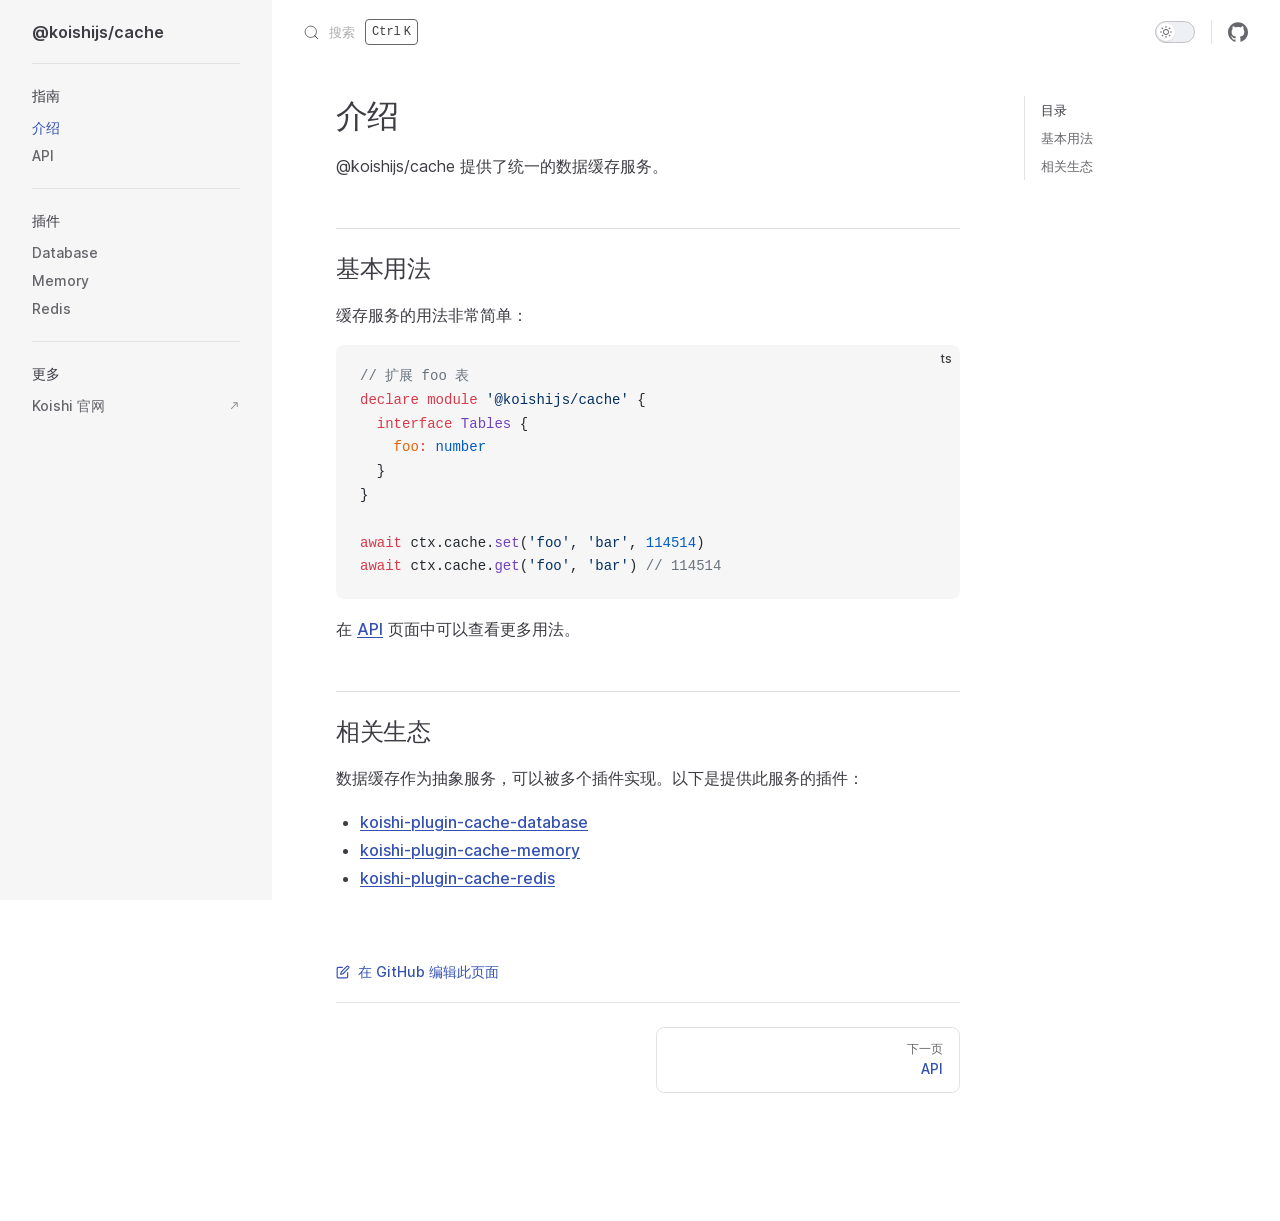
==== zh-CN/index.html @ 2c647d54 "[skip ci] deploy koishijs/cache@9cbe5ebce63157e836756818ef2f24336f8d271d" ====
<!DOCTYPE html>
<html lang="zh-CN" dir="ltr">
  <head>
    <meta charset="utf-8">
    <meta name="viewport" content="width=device-width,initial-scale=1">
    <title>介绍 | @koishijs/cache</title>
    <meta name="description" content="Koishi 缓存服务">
    <meta name="generator" content="VitePress v1.0.0-rc.32">
    <link rel="preload stylesheet" href="/assets/style.v9wIapzu.css" as="style">
    
    <script type="module" src="/assets/app.AhTm4tS0.js"></script>
    <link rel="preload" href="/assets/inter-roman-latin.bvIUbFQP.woff2" as="font" type="font/woff2" crossorigin="">
    <link rel="modulepreload" href="/assets/chunks/framework.bfFbj9si.js">
    <link rel="modulepreload" href="/assets/chunks/theme.L9pBia8L.js">
    <link rel="modulepreload" href="/assets/zh-CN_index.md.Iv9reLLk.lean.js">
    <script id="check-dark-mode">(()=>{const e=localStorage.getItem("vitepress-theme-appearance")||"auto",a=window.matchMedia("(prefers-color-scheme: dark)").matches;(!e||e==="auto"?a:e==="dark")&&document.documentElement.classList.add("dark")})();</script>
    <script id="check-mac-os">document.documentElement.classList.toggle("mac",/Mac|iPhone|iPod|iPad/i.test(navigator.platform));</script>
    <link rel="icon" href="https://koishi.chat/logo.png">
    <link rel="manifest" href="/manifest/zh-CN.json">
    <meta name="theme-color" content="#5546a3">
  </head>
  <body>
    <div id="app"><div class="Layout" data-v-c495affc><!--[--><span tabindex="-1" data-v-0f60ec36></span><a href="#VPContent" class="VPSkipLink visually-hidden" data-v-0f60ec36> Skip to content </a><!--]--><!----><header class="VPNav" data-v-c495affc data-v-ae24b3ad><div class="VPNavBar has-sidebar" data-v-ae24b3ad data-v-d83f3580><div class="container" data-v-d83f3580><div class="title" data-v-d83f3580><div class="VPNavBarTitle has-sidebar" data-v-d83f3580 data-v-6f34e610><a class="title" href="/zh-CN/" data-v-6f34e610><!--[--><!--]--><!----> @koishijs/cache <!--[--><!--]--></a></div></div><div class="content" data-v-d83f3580><div class="curtain" data-v-d83f3580></div><div class="content-body" data-v-d83f3580><!--[--><!--]--><div class="VPNavBarSearch search" data-v-d83f3580 data-v-5aec722a><!----><div id="docsearch" data-v-5aec722a><button type="button" class="DocSearch DocSearch-Button" aria-label="搜索" data-v-5aec722a><span class="DocSearch-Button-Container" data-v-5aec722a><svg width="20" height="20" class="DocSearch-Search-Icon" viewBox="0 0 20 20" data-v-5aec722a><path d="M14.386 14.386l4.0877 4.0877-4.0877-4.0877c-2.9418 2.9419-7.7115 2.9419-10.6533 0-2.9419-2.9418-2.9419-7.7115 0-10.6533 2.9418-2.9419 7.7115-2.9419 10.6533 0 2.9419 2.9418 2.9419 7.7115 0 10.6533z" stroke="currentColor" fill="none" fill-rule="evenodd" stroke-linecap="round" stroke-linejoin="round" data-v-5aec722a></path></svg><span class="DocSearch-Button-Placeholder" data-v-5aec722a>搜索</span></span><span class="DocSearch-Button-Keys" data-v-5aec722a><kbd class="DocSearch-Button-Key" data-v-5aec722a>Ctrl</kbd><kbd class="DocSearch-Button-Key" data-v-5aec722a>K</kbd></span></button></div></div><!----><!----><div class="VPNavBarAppearance appearance" data-v-d83f3580 data-v-e6aabb21><button class="VPSwitch VPSwitchAppearance" type="button" role="switch" title="Switch to dark theme" aria-checked="false" data-v-e6aabb21 data-v-cbbe1149 data-v-b1685198><span class="check" data-v-b1685198><span class="icon" data-v-b1685198><!--[--><svg xmlns="http://www.w3.org/2000/svg" aria-hidden="true" focusable="false" viewbox="0 0 24 24" class="sun" data-v-cbbe1149><path d="M12,18c-3.3,0-6-2.7-6-6s2.7-6,6-6s6,2.7,6,6S15.3,18,12,18zM12,8c-2.2,0-4,1.8-4,4c0,2.2,1.8,4,4,4c2.2,0,4-1.8,4-4C16,9.8,14.2,8,12,8z"></path><path d="M12,4c-0.6,0-1-0.4-1-1V1c0-0.6,0.4-1,1-1s1,0.4,1,1v2C13,3.6,12.6,4,12,4z"></path><path d="M12,24c-0.6,0-1-0.4-1-1v-2c0-0.6,0.4-1,1-1s1,0.4,1,1v2C13,23.6,12.6,24,12,24z"></path><path d="M5.6,6.6c-0.3,0-0.5-0.1-0.7-0.3L3.5,4.9c-0.4-0.4-0.4-1,0-1.4s1-0.4,1.4,0l1.4,1.4c0.4,0.4,0.4,1,0,1.4C6.2,6.5,5.9,6.6,5.6,6.6z"></path><path d="M19.8,20.8c-0.3,0-0.5-0.1-0.7-0.3l-1.4-1.4c-0.4-0.4-0.4-1,0-1.4s1-0.4,1.4,0l1.4,1.4c0.4,0.4,0.4,1,0,1.4C20.3,20.7,20,20.8,19.8,20.8z"></path><path d="M3,13H1c-0.6,0-1-0.4-1-1s0.4-1,1-1h2c0.6,0,1,0.4,1,1S3.6,13,3,13z"></path><path d="M23,13h-2c-0.6,0-1-0.4-1-1s0.4-1,1-1h2c0.6,0,1,0.4,1,1S23.6,13,23,13z"></path><path d="M4.2,20.8c-0.3,0-0.5-0.1-0.7-0.3c-0.4-0.4-0.4-1,0-1.4l1.4-1.4c0.4-0.4,1-0.4,1.4,0s0.4,1,0,1.4l-1.4,1.4C4.7,20.7,4.5,20.8,4.2,20.8z"></path><path d="M18.4,6.6c-0.3,0-0.5-0.1-0.7-0.3c-0.4-0.4-0.4-1,0-1.4l1.4-1.4c0.4-0.4,1-0.4,1.4,0s0.4,1,0,1.4l-1.4,1.4C18.9,6.5,18.6,6.6,18.4,6.6z"></path></svg><svg xmlns="http://www.w3.org/2000/svg" aria-hidden="true" focusable="false" viewbox="0 0 24 24" class="moon" data-v-cbbe1149><path d="M12.1,22c-0.3,0-0.6,0-0.9,0c-5.5-0.5-9.5-5.4-9-10.9c0.4-4.8,4.2-8.6,9-9c0.4,0,0.8,0.2,1,0.5c0.2,0.3,0.2,0.8-0.1,1.1c-2,2.7-1.4,6.4,1.3,8.4c2.1,1.6,5,1.6,7.1,0c0.3-0.2,0.7-0.3,1.1-0.1c0.3,0.2,0.5,0.6,0.5,1c-0.2,2.7-1.5,5.1-3.6,6.8C16.6,21.2,14.4,22,12.1,22zM9.3,4.4c-2.9,1-5,3.6-5.2,6.8c-0.4,4.4,2.8,8.3,7.2,8.7c2.1,0.2,4.2-0.4,5.8-1.8c1.1-0.9,1.9-2.1,2.4-3.4c-2.5,0.9-5.3,0.5-7.5-1.1C9.2,11.4,8.1,7.7,9.3,4.4z"></path></svg><!--]--></span></span></button></div><div class="VPSocialLinks VPNavBarSocialLinks social-links" data-v-d83f3580 data-v-0394ad82 data-v-7bc22406><!--[--><a class="VPSocialLink no-icon" href="https://github.com/koishijs/cache" aria-label="github" target="_blank" rel="noopener" data-v-7bc22406 data-v-f80f8133><svg role="img" viewBox="0 0 24 24" xmlns="http://www.w3.org/2000/svg"><title>GitHub</title><path d="M12 .297c-6.63 0-12 5.373-12 12 0 5.303 3.438 9.8 8.205 11.385.6.113.82-.258.82-.577 0-.285-.01-1.04-.015-2.04-3.338.724-4.042-1.61-4.042-1.61C4.422 18.07 3.633 17.7 3.633 17.7c-1.087-.744.084-.729.084-.729 1.205.084 1.838 1.236 1.838 1.236 1.07 1.835 2.809 1.305 3.495.998.108-.776.417-1.305.76-1.605-2.665-.3-5.466-1.332-5.466-5.93 0-1.31.465-2.38 1.235-3.22-.135-.303-.54-1.523.105-3.176 0 0 1.005-.322 3.3 1.23.96-.267 1.98-.399 3-.405 1.02.006 2.04.138 3 .405 2.28-1.552 3.285-1.23 3.285-1.23.645 1.653.24 2.873.12 3.176.765.84 1.23 1.91 1.23 3.22 0 4.61-2.805 5.625-5.475 5.92.42.36.81 1.096.81 2.22 0 1.606-.015 2.896-.015 3.286 0 .315.21.69.825.57C20.565 22.092 24 17.592 24 12.297c0-6.627-5.373-12-12-12"/></svg></a><!--]--></div><div class="VPFlyout VPNavBarExtra extra" data-v-d83f3580 data-v-d0bd9dde data-v-9c007e85><button type="button" class="button" aria-haspopup="true" aria-expanded="false" aria-label="extra navigation" data-v-9c007e85><svg xmlns="http://www.w3.org/2000/svg" aria-hidden="true" focusable="false" viewbox="0 0 24 24" class="icon" data-v-9c007e85><circle cx="12" cy="12" r="2"></circle><circle cx="19" cy="12" r="2"></circle><circle cx="5" cy="12" r="2"></circle></svg></button><div class="menu" data-v-9c007e85><div class="VPMenu" data-v-9c007e85 data-v-e7ea1737><!----><!--[--><!--[--><!----><div class="group" data-v-d0bd9dde><div class="item appearance" data-v-d0bd9dde><p class="label" data-v-d0bd9dde>外观</p><div class="appearance-action" data-v-d0bd9dde><button class="VPSwitch VPSwitchAppearance" type="button" role="switch" title="Switch to dark theme" aria-checked="false" data-v-d0bd9dde data-v-cbbe1149 data-v-b1685198><span class="check" data-v-b1685198><span class="icon" data-v-b1685198><!--[--><svg xmlns="http://www.w3.org/2000/svg" aria-hidden="true" focusable="false" viewbox="0 0 24 24" class="sun" data-v-cbbe1149><path d="M12,18c-3.3,0-6-2.7-6-6s2.7-6,6-6s6,2.7,6,6S15.3,18,12,18zM12,8c-2.2,0-4,1.8-4,4c0,2.2,1.8,4,4,4c2.2,0,4-1.8,4-4C16,9.8,14.2,8,12,8z"></path><path d="M12,4c-0.6,0-1-0.4-1-1V1c0-0.6,0.4-1,1-1s1,0.4,1,1v2C13,3.6,12.6,4,12,4z"></path><path d="M12,24c-0.6,0-1-0.4-1-1v-2c0-0.6,0.4-1,1-1s1,0.4,1,1v2C13,23.6,12.6,24,12,24z"></path><path d="M5.6,6.6c-0.3,0-0.5-0.1-0.7-0.3L3.5,4.9c-0.4-0.4-0.4-1,0-1.4s1-0.4,1.4,0l1.4,1.4c0.4,0.4,0.4,1,0,1.4C6.2,6.5,5.9,6.6,5.6,6.6z"></path><path d="M19.8,20.8c-0.3,0-0.5-0.1-0.7-0.3l-1.4-1.4c-0.4-0.4-0.4-1,0-1.4s1-0.4,1.4,0l1.4,1.4c0.4,0.4,0.4,1,0,1.4C20.3,20.7,20,20.8,19.8,20.8z"></path><path d="M3,13H1c-0.6,0-1-0.4-1-1s0.4-1,1-1h2c0.6,0,1,0.4,1,1S3.6,13,3,13z"></path><path d="M23,13h-2c-0.6,0-1-0.4-1-1s0.4-1,1-1h2c0.6,0,1,0.4,1,1S23.6,13,23,13z"></path><path d="M4.2,20.8c-0.3,0-0.5-0.1-0.7-0.3c-0.4-0.4-0.4-1,0-1.4l1.4-1.4c0.4-0.4,1-0.4,1.4,0s0.4,1,0,1.4l-1.4,1.4C4.7,20.7,4.5,20.8,4.2,20.8z"></path><path d="M18.4,6.6c-0.3,0-0.5-0.1-0.7-0.3c-0.4-0.4-0.4-1,0-1.4l1.4-1.4c0.4-0.4,1-0.4,1.4,0s0.4,1,0,1.4l-1.4,1.4C18.9,6.5,18.6,6.6,18.4,6.6z"></path></svg><svg xmlns="http://www.w3.org/2000/svg" aria-hidden="true" focusable="false" viewbox="0 0 24 24" class="moon" data-v-cbbe1149><path d="M12.1,22c-0.3,0-0.6,0-0.9,0c-5.5-0.5-9.5-5.4-9-10.9c0.4-4.8,4.2-8.6,9-9c0.4,0,0.8,0.2,1,0.5c0.2,0.3,0.2,0.8-0.1,1.1c-2,2.7-1.4,6.4,1.3,8.4c2.1,1.6,5,1.6,7.1,0c0.3-0.2,0.7-0.3,1.1-0.1c0.3,0.2,0.5,0.6,0.5,1c-0.2,2.7-1.5,5.1-3.6,6.8C16.6,21.2,14.4,22,12.1,22zM9.3,4.4c-2.9,1-5,3.6-5.2,6.8c-0.4,4.4,2.8,8.3,7.2,8.7c2.1,0.2,4.2-0.4,5.8-1.8c1.1-0.9,1.9-2.1,2.4-3.4c-2.5,0.9-5.3,0.5-7.5-1.1C9.2,11.4,8.1,7.7,9.3,4.4z"></path></svg><!--]--></span></span></button></div></div></div><div class="group" data-v-d0bd9dde><div class="item social-links" data-v-d0bd9dde><div class="VPSocialLinks social-links-list" data-v-d0bd9dde data-v-7bc22406><!--[--><a class="VPSocialLink no-icon" href="https://github.com/koishijs/cache" aria-label="github" target="_blank" rel="noopener" data-v-7bc22406 data-v-f80f8133><svg role="img" viewBox="0 0 24 24" xmlns="http://www.w3.org/2000/svg"><title>GitHub</title><path d="M12 .297c-6.63 0-12 5.373-12 12 0 5.303 3.438 9.8 8.205 11.385.6.113.82-.258.82-.577 0-.285-.01-1.04-.015-2.04-3.338.724-4.042-1.61-4.042-1.61C4.422 18.07 3.633 17.7 3.633 17.7c-1.087-.744.084-.729.084-.729 1.205.084 1.838 1.236 1.838 1.236 1.07 1.835 2.809 1.305 3.495.998.108-.776.417-1.305.76-1.605-2.665-.3-5.466-1.332-5.466-5.93 0-1.31.465-2.38 1.235-3.22-.135-.303-.54-1.523.105-3.176 0 0 1.005-.322 3.3 1.23.96-.267 1.98-.399 3-.405 1.02.006 2.04.138 3 .405 2.28-1.552 3.285-1.23 3.285-1.23.645 1.653.24 2.873.12 3.176.765.84 1.23 1.91 1.23 3.22 0 4.61-2.805 5.625-5.475 5.92.42.36.81 1.096.81 2.22 0 1.606-.015 2.896-.015 3.286 0 .315.21.69.825.57C20.565 22.092 24 17.592 24 12.297c0-6.627-5.373-12-12-12"/></svg></a><!--]--></div></div></div><!--]--><!--]--></div></div></div><!--[--><!--]--><button type="button" class="VPNavBarHamburger hamburger" aria-label="mobile navigation" aria-expanded="false" aria-controls="VPNavScreen" data-v-d83f3580 data-v-e5dd9c1c><span class="container" data-v-e5dd9c1c><span class="top" data-v-e5dd9c1c></span><span class="middle" data-v-e5dd9c1c></span><span class="bottom" data-v-e5dd9c1c></span></span></button></div></div></div></div><!----></header><div class="VPLocalNav reached-top" data-v-c495affc data-v-f84a0989><button class="menu" aria-expanded="false" aria-controls="VPSidebarNav" data-v-f84a0989><svg xmlns="http://www.w3.org/2000/svg" aria-hidden="true" focusable="false" viewbox="0 0 24 24" class="menu-icon" data-v-f84a0989><path d="M17,11H3c-0.6,0-1-0.4-1-1s0.4-1,1-1h14c0.6,0,1,0.4,1,1S17.6,11,17,11z"></path><path d="M21,7H3C2.4,7,2,6.6,2,6s0.4-1,1-1h18c0.6,0,1,0.4,1,1S21.6,7,21,7z"></path><path d="M21,15H3c-0.6,0-1-0.4-1-1s0.4-1,1-1h18c0.6,0,1,0.4,1,1S21.6,15,21,15z"></path><path d="M17,19H3c-0.6,0-1-0.4-1-1s0.4-1,1-1h14c0.6,0,1,0.4,1,1S17.6,19,17,19z"></path></svg><span class="menu-text" data-v-f84a0989>菜单</span></button><div class="VPLocalNavOutlineDropdown" style="--vp-vh:0px;" data-v-f84a0989 data-v-1c15a60a><button data-v-1c15a60a>返回顶部</button><!----></div></div><div class="el-scrollbar VPSidebar" data-v-c495affc><div class="el-scrollbar__wrap el-scrollbar__wrap--hidden-default" style=""><aside class="el-scrollbar__view vp-sidebar-view" style=""><!--[--><div class="curtain"></div><nav class="vp-sidebar-nav"><!--[--><!--]--><!--[--><div class="group"><section class="VPSidebarItem level-0 has-active" data-v-e31bd47b><div class="item" role="button" tabindex="0" data-v-e31bd47b><div class="indicator" data-v-e31bd47b></div><h2 class="text" data-v-e31bd47b>指南</h2><!----></div><div class="items" data-v-e31bd47b><!--[--><div class="VPSidebarItem level-1 is-link" data-v-e31bd47b data-v-e31bd47b><div class="item" data-v-e31bd47b><div class="indicator" data-v-e31bd47b></div><a class="VPLink link link" href="/zh-CN/" data-v-e31bd47b><!--[--><p class="text" data-v-e31bd47b>介绍</p><!--]--></a><!----></div><!----></div><div class="VPSidebarItem level-1 is-link" data-v-e31bd47b data-v-e31bd47b><div class="item" data-v-e31bd47b><div class="indicator" data-v-e31bd47b></div><a class="VPLink link link" href="/zh-CN/api.html" data-v-e31bd47b><!--[--><p class="text" data-v-e31bd47b>API</p><!--]--></a><!----></div><!----></div><!--]--></div></section></div><div class="group"><section class="VPSidebarItem level-0" data-v-e31bd47b><div class="item" role="button" tabindex="0" data-v-e31bd47b><div class="indicator" data-v-e31bd47b></div><h2 class="text" data-v-e31bd47b>插件</h2><!----></div><div class="items" data-v-e31bd47b><!--[--><div class="VPSidebarItem level-1 is-link" data-v-e31bd47b data-v-e31bd47b><div class="item" data-v-e31bd47b><div class="indicator" data-v-e31bd47b></div><a class="VPLink link link" href="/zh-CN/plugins/database.html" data-v-e31bd47b><!--[--><p class="text" data-v-e31bd47b>Database</p><!--]--></a><!----></div><!----></div><div class="VPSidebarItem level-1 is-link" data-v-e31bd47b data-v-e31bd47b><div class="item" data-v-e31bd47b><div class="indicator" data-v-e31bd47b></div><a class="VPLink link link" href="/zh-CN/plugins/memory.html" data-v-e31bd47b><!--[--><p class="text" data-v-e31bd47b>Memory</p><!--]--></a><!----></div><!----></div><div class="VPSidebarItem level-1 is-link" data-v-e31bd47b data-v-e31bd47b><div class="item" data-v-e31bd47b><div class="indicator" data-v-e31bd47b></div><a class="VPLink link link" href="/zh-CN/plugins/redis.html" data-v-e31bd47b><!--[--><p class="text" data-v-e31bd47b>Redis</p><!--]--></a><!----></div><!----></div><!--]--></div></section></div><div class="group"><section class="VPSidebarItem level-0" data-v-e31bd47b><div class="item" role="button" tabindex="0" data-v-e31bd47b><div class="indicator" data-v-e31bd47b></div><h2 class="text" data-v-e31bd47b>更多</h2><!----></div><div class="items" data-v-e31bd47b><!--[--><div class="VPSidebarItem level-1 is-link" data-v-e31bd47b data-v-e31bd47b><div class="item" data-v-e31bd47b><div class="indicator" data-v-e31bd47b></div><a class="VPLink link vp-external-link-icon link" href="https://koishi.chat" target="_blank" rel="noreferrer" data-v-e31bd47b><!--[--><p class="text" data-v-e31bd47b>Koishi 官网</p><!--]--></a><!----></div><!----></div><!--]--></div></section></div><!--]--><!--[--><!--]--></nav><!--]--></aside></div><!--[--><div style="display:none;" class="el-scrollbar__bar is-horizontal"><div class="el-scrollbar__thumb" style="width:0;transform:translateX(0%);"></div></div><div style="display:none;" class="el-scrollbar__bar is-vertical"><div class="el-scrollbar__thumb" style="height:0;transform:translateY(0%);"></div></div><!--]--></div><div id="VPContent" class="has-sidebar VPContent" data-v-c495affc><div class="VPDoc has-sidebar has-aside" data-v-c495affc data-v-6b87e69f><!--[--><!--]--><div class="container" data-v-6b87e69f><div class="aside" data-v-6b87e69f><div class="aside-curtain" data-v-6b87e69f></div><div class="aside-container" data-v-6b87e69f><div class="aside-content" data-v-6b87e69f><div class="VPDocAside" data-v-6b87e69f data-v-3f215769><!--[--><!--]--><!--[--><!--]--><div class="VPDocAsideOutline" role="navigation" data-v-3f215769 data-v-d330b1bb><div class="content" data-v-d330b1bb><div class="outline-marker" data-v-d330b1bb></div><div class="outline-title" role="heading" aria-level="2" data-v-d330b1bb>目录</div><nav aria-labelledby="doc-outline-aria-label" data-v-d330b1bb><span class="visually-hidden" id="doc-outline-aria-label" data-v-d330b1bb> Table of Contents for current page </span><ul class="root" data-v-d330b1bb data-v-d0ee3533><!--[--><!--]--></ul></nav></div></div><!--[--><!--]--><div class="spacer" data-v-3f215769></div><!--[--><!--]--><!----><!--[--><!--]--><!--[--><!--]--></div></div></div></div><div class="content" data-v-6b87e69f><div class="content-container" data-v-6b87e69f><!--[--><!--]--><!----><main class="main" data-v-6b87e69f><div style="position:relative;" class="vp-doc _zh-CN_" data-v-6b87e69f><div><h1 id="介绍" tabindex="-1">介绍 <a class="header-anchor" href="#介绍" aria-label="Permalink to &quot;介绍&quot;">​</a></h1><p>@koishijs/cache 提供了统一的数据缓存服务。</p><h2 id="基本用法" tabindex="-1">基本用法 <a class="header-anchor" href="#基本用法" aria-label="Permalink to &quot;基本用法&quot;">​</a></h2><p>缓存服务的用法非常简单：</p><div class="language-ts vp-adaptive-theme"><button title="Copy Code" class="copy"></button><span class="lang">ts</span><pre class="shiki shiki-themes github-light one-dark-pro vp-code"><code><span class="line"><span style="--shiki-light:#6A737D;--shiki-dark:#7F848E;--shiki-light-font-style:inherit;--shiki-dark-font-style:italic;">// 扩展 foo 表</span></span>
<span class="line"><span style="--shiki-light:#D73A49;--shiki-dark:#C678DD;">declare</span><span style="--shiki-light:#D73A49;--shiki-dark:#C678DD;"> module</span><span style="--shiki-light:#032F62;--shiki-dark:#98C379;"> &#39;@koishijs/cache&#39;</span><span style="--shiki-light:#24292E;--shiki-dark:#ABB2BF;"> {</span></span>
<span class="line"><span style="--shiki-light:#D73A49;--shiki-dark:#C678DD;">  interface</span><span style="--shiki-light:#6F42C1;--shiki-dark:#E5C07B;"> Tables</span><span style="--shiki-light:#24292E;--shiki-dark:#ABB2BF;"> {</span></span>
<span class="line"><span style="--shiki-light:#E36209;--shiki-dark:#E06C75;">    foo</span><span style="--shiki-light:#D73A49;--shiki-dark:#ABB2BF;">:</span><span style="--shiki-light:#005CC5;--shiki-dark:#E5C07B;"> number</span></span>
<span class="line"><span style="--shiki-light:#24292E;--shiki-dark:#ABB2BF;">  }</span></span>
<span class="line"><span style="--shiki-light:#24292E;--shiki-dark:#ABB2BF;">}</span></span>
<span class="line"></span>
<span class="line"><span style="--shiki-light:#D73A49;--shiki-dark:#C678DD;">await</span><span style="--shiki-light:#24292E;--shiki-dark:#E5C07B;"> ctx</span><span style="--shiki-light:#24292E;--shiki-dark:#ABB2BF;">.</span><span style="--shiki-light:#24292E;--shiki-dark:#E5C07B;">cache</span><span style="--shiki-light:#24292E;--shiki-dark:#ABB2BF;">.</span><span style="--shiki-light:#6F42C1;--shiki-dark:#61AFEF;">set</span><span style="--shiki-light:#24292E;--shiki-dark:#ABB2BF;">(</span><span style="--shiki-light:#032F62;--shiki-dark:#98C379;">&#39;foo&#39;</span><span style="--shiki-light:#24292E;--shiki-dark:#ABB2BF;">, </span><span style="--shiki-light:#032F62;--shiki-dark:#98C379;">&#39;bar&#39;</span><span style="--shiki-light:#24292E;--shiki-dark:#ABB2BF;">, </span><span style="--shiki-light:#005CC5;--shiki-dark:#D19A66;">114514</span><span style="--shiki-light:#24292E;--shiki-dark:#ABB2BF;">)</span></span>
<span class="line"><span style="--shiki-light:#D73A49;--shiki-dark:#C678DD;">await</span><span style="--shiki-light:#24292E;--shiki-dark:#E5C07B;"> ctx</span><span style="--shiki-light:#24292E;--shiki-dark:#ABB2BF;">.</span><span style="--shiki-light:#24292E;--shiki-dark:#E5C07B;">cache</span><span style="--shiki-light:#24292E;--shiki-dark:#ABB2BF;">.</span><span style="--shiki-light:#6F42C1;--shiki-dark:#61AFEF;">get</span><span style="--shiki-light:#24292E;--shiki-dark:#ABB2BF;">(</span><span style="--shiki-light:#032F62;--shiki-dark:#98C379;">&#39;foo&#39;</span><span style="--shiki-light:#24292E;--shiki-dark:#ABB2BF;">, </span><span style="--shiki-light:#032F62;--shiki-dark:#98C379;">&#39;bar&#39;</span><span style="--shiki-light:#24292E;--shiki-dark:#ABB2BF;">) </span><span style="--shiki-light:#6A737D;--shiki-dark:#7F848E;--shiki-light-font-style:inherit;--shiki-dark-font-style:italic;">// 114514</span></span></code></pre></div><p>在 <a href="./api.html">API</a> 页面中可以查看更多用法。</p><h2 id="相关生态" tabindex="-1">相关生态 <a class="header-anchor" href="#相关生态" aria-label="Permalink to &quot;相关生态&quot;">​</a></h2><p>数据缓存作为抽象服务，可以被多个插件实现。以下是提供此服务的插件：</p><ul><li><a href="./plugins/database.html">koishi-plugin-cache-database</a></li><li><a href="./plugins/memory.html">koishi-plugin-cache-memory</a></li><li><a href="./plugins/redis.html">koishi-plugin-cache-redis</a></li></ul></div></div></main><footer class="VPDocFooter" data-v-6b87e69f data-v-48f9bb55><!--[--><!--]--><div class="edit-info" data-v-48f9bb55><div class="edit-link" data-v-48f9bb55><a class="VPLink link vp-external-link-icon no-icon edit-link-button" href="https://github.com/koishijs/cache/edit/main/docs/zh-CN/index.md" target="_blank" rel="noreferrer" data-v-48f9bb55><!--[--><svg xmlns="http://www.w3.org/2000/svg" viewbox="0 0 24 24" class="edit-link-icon" aria-label="edit icon" data-v-48f9bb55><path d="M18,23H4c-1.7,0-3-1.3-3-3V6c0-1.7,1.3-3,3-3h7c0.6,0,1,0.4,1,1s-0.4,1-1,1H4C3.4,5,3,5.4,3,6v14c0,0.6,0.4,1,1,1h14c0.6,0,1-0.4,1-1v-7c0-0.6,0.4-1,1-1s1,0.4,1,1v7C21,21.7,19.7,23,18,23z"></path><path d="M8,17c-0.3,0-0.5-0.1-0.7-0.3C7,16.5,6.9,16.1,7,15.8l1-4c0-0.2,0.1-0.3,0.3-0.5l9.5-9.5c1.2-1.2,3.2-1.2,4.4,0c1.2,1.2,1.2,3.2,0,4.4l-9.5,9.5c-0.1,0.1-0.3,0.2-0.5,0.3l-4,1C8.2,17,8.1,17,8,17zM9.9,12.5l-0.5,2.1l2.1-0.5l9.3-9.3c0.4-0.4,0.4-1.1,0-1.6c-0.4-0.4-1.2-0.4-1.6,0l0,0L9.9,12.5z M18.5,2.5L18.5,2.5L18.5,2.5z"></path></svg> 在 GitHub 编辑此页面<!--]--></a></div><!----></div><nav class="prev-next" data-v-48f9bb55><div class="pager" data-v-48f9bb55><!----></div><div class="pager" data-v-48f9bb55><a class="VPLink link pager-link next" href="/zh-CN/api.html" data-v-48f9bb55><!--[--><span class="desc" data-v-48f9bb55>下一页</span><span class="title" data-v-48f9bb55>API</span><!--]--></a></div></nav></footer><!--[--><!--]--></div></div></div><!--[--><!--]--></div></div><!----></div></div>
    <script>window.__VP_HASH_MAP__=JSON.parse("{\"zh-cn_plugins_memory.md\":\"KVC9y9Oy\",\"zh-cn_plugins_database.md\":\"JfMlk63g\",\"zh-cn_api.md\":\"d7uZi1Ql\",\"zh-cn_plugins_redis.md\":\"GybN8jBZ\",\"zh-cn_index.md\":\"Iv9reLLk\"}");window.__VP_SITE_DATA__=JSON.parse("{\"lang\":\"zh-CN\",\"dir\":\"ltr\",\"title\":\"@koishijs/cache\",\"description\":\"Koishi 缓存服务\",\"base\":\"/\",\"head\":[],\"router\":{\"prefetchLinks\":true},\"appearance\":true,\"themeConfig\":{\"outline\":[2,3],\"label\":\"简体中文\",\"lang\":\"zh-CN\",\"themeConfig\":{\"outlineTitle\":\"目录\",\"lastUpdatedText\":\"上次更新\",\"editLink\":{\"text\":\"编辑此页面\"},\"docFooter\":{\"prev\":\"上一页\",\"next\":\"下一页\"},\"docsearch\":{\"placeholder\":\"搜索文档\",\"translations\":{\"button\":{\"buttonText\":\"搜索\",\"buttonAriaLabel\":\"搜索\"},\"modal\":{\"searchBox\":{\"resetButtonTitle\":\"清除查询条件\",\"resetButtonAriaLabel\":\"清除查询条件\",\"cancelButtonText\":\"取消\",\"cancelButtonAriaLabel\":\"取消\"},\"startScreen\":{\"recentSearchesTitle\":\"搜索历史\",\"noRecentSearchesText\":\"没有搜索历史\",\"saveRecentSearchButtonTitle\":\"保存至搜索历史\",\"removeRecentSearchButtonTitle\":\"从搜索历史中移除\",\"favoriteSearchesTitle\":\"收藏\",\"removeFavoriteSearchButtonTitle\":\"从收藏中移除\"},\"errorScreen\":{\"titleText\":\"无法获取结果\",\"helpText\":\"你可能需要检查你的网络连接\"},\"footer\":{\"selectText\":\"选择\",\"navigateText\":\"切换\",\"closeText\":\"关闭\",\"searchByText\":\"搜索提供者\"},\"noResultsScreen\":{\"noResultsText\":\"无法找到相关结果\",\"suggestedQueryText\":\"你可以尝试查询\",\"reportMissingResultsText\":\"你认为该查询应该有结果？\",\"reportMissingResultsLinkText\":\"点击反馈\"}}}},\"darkModeSwitchLabel\":\"外观\",\"sidebarMenuLabel\":\"菜单\",\"returnToTopLabel\":\"返回顶部\",\"langMenuLabel\":\"语言\"},\"indexName\":\"koishi-cache\",\"socialLinks\":[{\"icon\":\"github\",\"link\":\"https://github.com/koishijs/cache\"}],\"crowdin\":null},\"locales\":{\"zh-CN\":{\"label\":\"简体中文\",\"lang\":\"zh-CN\",\"themeConfig\":{\"outlineTitle\":\"目录\",\"lastUpdatedText\":\"上次更新\",\"editLink\":{\"text\":\"在 GitHub 编辑此页面\",\"pattern\":\"https://github.com/koishijs/cache/edit/main/docs/:path\"},\"docFooter\":{\"prev\":\"上一页\",\"next\":\"下一页\"},\"docsearch\":{\"placeholder\":\"搜索文档\",\"translations\":{\"button\":{\"buttonText\":\"搜索\",\"buttonAriaLabel\":\"搜索\"},\"modal\":{\"searchBox\":{\"resetButtonTitle\":\"清除查询条件\",\"resetButtonAriaLabel\":\"清除查询条件\",\"cancelButtonText\":\"取消\",\"cancelButtonAriaLabel\":\"取消\"},\"startScreen\":{\"recentSearchesTitle\":\"搜索历史\",\"noRecentSearchesText\":\"没有搜索历史\",\"saveRecentSearchButtonTitle\":\"保存至搜索历史\",\"removeRecentSearchButtonTitle\":\"从搜索历史中移除\",\"favoriteSearchesTitle\":\"收藏\",\"removeFavoriteSearchButtonTitle\":\"从收藏中移除\"},\"errorScreen\":{\"titleText\":\"无法获取结果\",\"helpText\":\"你可能需要检查你的网络连接\"},\"footer\":{\"selectText\":\"选择\",\"navigateText\":\"切换\",\"closeText\":\"关闭\",\"searchByText\":\"搜索提供者\"},\"noResultsScreen\":{\"noResultsText\":\"无法找到相关结果\",\"suggestedQueryText\":\"你可以尝试查询\",\"reportMissingResultsText\":\"你认为该查询应该有结果？\",\"reportMissingResultsLinkText\":\"点击反馈\"}}}},\"darkModeSwitchLabel\":\"外观\",\"sidebarMenuLabel\":\"菜单\",\"returnToTopLabel\":\"返回顶部\",\"langMenuLabel\":\"语言\",\"sidebar\":{\"/zh-CN/\":[{\"text\":\"指南\",\"items\":[{\"text\":\"介绍\",\"link\":\"/zh-CN/\"},{\"text\":\"API\",\"link\":\"/zh-CN/api\"}]},{\"text\":\"插件\",\"items\":[{\"text\":\"Database\",\"link\":\"/zh-CN/plugins/database\"},{\"text\":\"Memory\",\"link\":\"/zh-CN/plugins/memory\"},{\"text\":\"Redis\",\"link\":\"/zh-CN/plugins/redis\"}]},{\"text\":\"更多\",\"items\":[{\"text\":\"Koishi 官网\",\"link\":\"https://koishi.chat\"}]}]}},\"description\":\"Koishi 缓存服务\",\"head\":[[\"link\",{\"rel\":\"icon\",\"href\":\"https://koishi.chat/logo.png\"}],[\"link\",{\"rel\":\"manifest\",\"href\":\"/manifest/zh-CN.json\"}],[\"meta\",{\"name\":\"theme-color\",\"content\":\"#5546a3\"}]]}},\"scrollOffset\":90,\"cleanUrls\":false}");</script>
    
  </body>
</html>
---- assets/style.v9wIapzu.css ----
.root[data-v-d0ee3533]{position:relative;z-index:1}.nested[data-v-d0ee3533]{padding-left:16px}.outline-link[data-v-d0ee3533]{display:block;line-height:28px;color:var(--vp-c-text-2);white-space:nowrap;overflow:hidden;text-overflow:ellipsis;transition:color .5s;font-weight:400}.outline-link[data-v-d0ee3533]:hover,.outline-link.active[data-v-d0ee3533]{color:var(--vp-c-text-1);transition:color .25s}.outline-link.nested[data-v-d0ee3533]{padding-left:13px}.VPDocAsideOutline[data-v-d330b1bb]{display:none}.VPDocAsideOutline.has-outline[data-v-d330b1bb]{display:block}.content[data-v-d330b1bb]{position:relative;border-left:1px solid var(--vp-c-divider);padding-left:16px;font-size:13px;font-weight:500}.outline-marker[data-v-d330b1bb]{position:absolute;top:32px;left:-1px;z-index:0;opacity:0;width:2px;border-radius:2px;height:18px;background-color:var(--vp-c-brand-1);transition:top .25s cubic-bezier(0,1,.5,1),background-color .5s,opacity .25s}.outline-title[data-v-d330b1bb]{letter-spacing:.4px;line-height:28px;font-size:13px;font-weight:600}.VPDocAside[data-v-3f215769]{display:flex;flex-direction:column;flex-grow:1}.spacer[data-v-3f215769]{flex-grow:1}.VPDocAside[data-v-3f215769] .spacer+.VPDocAsideSponsors,.VPDocAside[data-v-3f215769] .spacer+.VPDocAsideCarbonAds{margin-top:24px}.VPDocAside[data-v-3f215769] .VPDocAsideSponsors+.VPDocAsideCarbonAds{margin-top:16px}.VPLastUpdated[data-v-7e05ebdb]{line-height:24px;font-size:14px;font-weight:500;color:var(--vp-c-text-2)}@media (min-width: 640px){.VPLastUpdated[data-v-7e05ebdb]{line-height:32px;font-size:14px;font-weight:500}}.VPDocFooter[data-v-48f9bb55]{margin-top:64px}.edit-info[data-v-48f9bb55]{padding-bottom:18px}@media (min-width: 640px){.edit-info[data-v-48f9bb55]{display:flex;justify-content:space-between;align-items:center;padding-bottom:14px}}.edit-link-button[data-v-48f9bb55]{display:flex;align-items:center;border:0;line-height:32px;font-size:14px;font-weight:500;color:var(--vp-c-brand-1);transition:color .25s}.edit-link-button[data-v-48f9bb55]:hover{color:var(--vp-c-brand-2)}.edit-link-icon[data-v-48f9bb55]{margin-right:8px;width:14px;height:14px;fill:currentColor}.prev-next[data-v-48f9bb55]{border-top:1px solid var(--vp-c-divider);padding-top:24px;display:grid;grid-row-gap:8px}@media (min-width: 640px){.prev-next[data-v-48f9bb55]{grid-template-columns:repeat(2,1fr);grid-column-gap:16px}}.pager-link[data-v-48f9bb55]{display:block;border:1px solid var(--vp-c-divider);border-radius:8px;padding:11px 16px 13px;width:100%;height:100%;transition:border-color .25s}.pager-link[data-v-48f9bb55]:hover{border-color:var(--vp-c-brand-1)}.pager-link.next[data-v-48f9bb55]{margin-left:auto;text-align:right}.desc[data-v-48f9bb55]{display:block;line-height:20px;font-size:12px;font-weight:500;color:var(--vp-c-text-2)}.title[data-v-48f9bb55]{display:block;line-height:20px;font-size:14px;font-weight:500;color:var(--vp-c-brand-1);transition:color .25s}.VPDocOutlineDropdown[data-v-eadfb36b]{margin-bottom:48px}.VPDocOutlineDropdown button[data-v-eadfb36b]{display:block;font-size:14px;font-weight:500;line-height:24px;border:1px solid var(--vp-c-border);padding:4px 12px;color:var(--vp-c-text-2);background-color:var(--vp-c-default-soft);border-radius:8px;transition:color .5s}.VPDocOutlineDropdown button[data-v-eadfb36b]:hover{color:var(--vp-c-text-1);transition:color .25s}.VPDocOutlineDropdown button.open[data-v-eadfb36b]{color:var(--vp-c-text-1)}.icon[data-v-eadfb36b]{display:inline-block;vertical-align:middle;width:16px;height:16px;fill:currentColor}[data-v-eadfb36b] .outline-link{font-size:14px;font-weight:400}.open>.icon[data-v-eadfb36b]{transform:rotate(90deg)}.items[data-v-eadfb36b]{margin-top:12px;border-left:1px solid var(--vp-c-divider)}.VPDoc[data-v-6b87e69f]{padding:32px 24px 96px;width:100%}.VPDoc .VPDocOutlineDropdown[data-v-6b87e69f]{display:none}@media (min-width: 960px) and (max-width: 1279px){.VPDoc .VPDocOutlineDropdown[data-v-6b87e69f]{display:block}}@media (min-width: 768px){.VPDoc[data-v-6b87e69f]{padding:48px 32px 128px}}@media (min-width: 960px){.VPDoc[data-v-6b87e69f]{padding:32px 32px 0}.VPDoc:not(.has-sidebar) .container[data-v-6b87e69f]{display:flex;justify-content:center;max-width:992px}.VPDoc:not(.has-sidebar) .content[data-v-6b87e69f]{max-width:752px}}@media (min-width: 1280px){.VPDoc .container[data-v-6b87e69f]{display:flex;justify-content:center}.VPDoc .aside[data-v-6b87e69f]{display:block}}@media (min-width: 1440px){.VPDoc:not(.has-sidebar) .content[data-v-6b87e69f]{max-width:784px}.VPDoc:not(.has-sidebar) .container[data-v-6b87e69f]{max-width:1104px}}.container[data-v-6b87e69f]{margin:0 auto;width:100%}.aside[data-v-6b87e69f]{position:relative;display:none;order:2;flex-grow:1;padding-left:32px;width:100%;max-width:256px}.left-aside[data-v-6b87e69f]{order:1;padding-left:unset;padding-right:32px}.aside-container[data-v-6b87e69f]{position:fixed;top:0;padding-top:calc(var(--vp-nav-height) + var(--vp-layout-top-height, 0px) + var(--vp-doc-top-height, 0px) + 32px);width:224px;height:100vh;overflow-x:hidden;overflow-y:auto;scrollbar-width:none}.aside-container[data-v-6b87e69f]::-webkit-scrollbar{display:none}.aside-curtain[data-v-6b87e69f]{position:fixed;bottom:0;z-index:10;width:224px;height:32px;background:linear-gradient(transparent,var(--vp-c-bg) 70%)}.aside-content[data-v-6b87e69f]{display:flex;flex-direction:column;min-height:calc(100vh - (var(--vp-nav-height) + var(--vp-layout-top-height, 0px) + 32px));padding-bottom:32px}.content[data-v-6b87e69f]{position:relative;margin:0 auto;width:100%}@media (min-width: 960px){.content[data-v-6b87e69f]{padding:0 32px 128px}}@media (min-width: 1280px){.content[data-v-6b87e69f]{order:1;margin:0;min-width:640px}}.content-container[data-v-6b87e69f]{margin:0 auto}.VPDoc.has-aside .content-container[data-v-6b87e69f]{max-width:688px}.external-link-icon-enabled :is(.vp-doc a[href*="://"][data-v-6b87e69f],.vp-doc a[target=_blank][data-v-6b87e69f]):after{content:"";color:currentColor}@font-face{font-family:Inter var;font-weight:100 900;font-display:swap;font-style:normal;font-named-instance:"Regular";src:url(/assets/inter-roman-cyrillic.jIZ9REo5.woff2) format("woff2");unicode-range:U+0301,U+0400-045F,U+0490-0491,U+04B0-04B1,U+2116}@font-face{font-family:Inter var;font-weight:100 900;font-display:swap;font-style:normal;font-named-instance:"Regular";src:url(/assets/inter-roman-cyrillic-ext.8T9wMG5w.woff2) format("woff2");unicode-range:U+0460-052F,U+1C80-1C88,U+20B4,U+2DE0-2DFF,U+A640-A69F,U+FE2E-FE2F}@font-face{font-family:Inter var;font-weight:100 900;font-display:swap;font-style:normal;font-named-instance:"Regular";src:url(/assets/inter-roman-greek.Cb5wWeGA.woff2) format("woff2");unicode-range:U+0370-03FF}@font-face{font-family:Inter var;font-weight:100 900;font-display:swap;font-style:normal;font-named-instance:"Regular";src:url(/assets/inter-roman-greek-ext.9JiNzaSO.woff2) format("woff2");unicode-range:U+1F00-1FFF}@font-face{font-family:Inter var;font-weight:100 900;font-display:swap;font-style:normal;font-named-instance:"Regular";src:url(/assets/inter-roman-latin.bvIUbFQP.woff2) format("woff2");unicode-range:U+0000-00FF,U+0131,U+0152-0153,U+02BB-02BC,U+02C6,U+02DA,U+02DC,U+2000-206F,U+2074,U+20AC,U+2122,U+2191,U+2193,U+2212,U+2215,U+FEFF,U+FFFD}@font-face{font-family:Inter var;font-weight:100 900;font-display:swap;font-style:normal;font-named-instance:"Regular";src:url(/assets/inter-roman-latin-ext.GZWE-KO4.woff2) format("woff2");unicode-range:U+0100-024F,U+0259,U+1E00-1EFF,U+2020,U+20A0-20AB,U+20AD-20CF,U+2113,U+2C60-2C7F,U+A720-A7FF}@font-face{font-family:Inter var;font-weight:100 900;font-display:swap;font-style:normal;font-named-instance:"Regular";src:url(/assets/inter-roman-vietnamese.paY3CzEB.woff2) format("woff2");unicode-range:U+0102-0103,U+0110-0111,U+0128-0129,U+0168-0169,U+01A0-01A1,U+01AF-01B0,U+1EA0-1EF9,U+20AB}@font-face{font-family:Inter var;font-weight:100 900;font-display:swap;font-style:italic;font-named-instance:"Italic";src:url(/assets/inter-italic-cyrillic.-nLMcIwj.woff2) format("woff2");unicode-range:U+0301,U+0400-045F,U+0490-0491,U+04B0-04B1,U+2116}@font-face{font-family:Inter var;font-weight:100 900;font-display:swap;font-style:italic;font-named-instance:"Italic";src:url(/assets/inter-italic-cyrillic-ext.OVycGSDq.woff2) format("woff2");unicode-range:U+0460-052F,U+1C80-1C88,U+20B4,U+2DE0-2DFF,U+A640-A69F,U+FE2E-FE2F}@font-face{font-family:Inter var;font-weight:100 900;font-display:swap;font-style:italic;font-named-instance:"Italic";src:url(/assets/inter-italic-greek.PSfer2Kc.woff2) format("woff2");unicode-range:U+0370-03FF}@font-face{font-family:Inter var;font-weight:100 900;font-display:swap;font-style:italic;font-named-instance:"Italic";src:url(/assets/inter-italic-greek-ext.hznxWNZO.woff2) format("woff2");unicode-range:U+1F00-1FFF}@font-face{font-family:Inter var;font-weight:100 900;font-display:swap;font-style:italic;font-named-instance:"Italic";src:url(/assets/inter-italic-latin.27E69YJn.woff2) format("woff2");unicode-range:U+0000-00FF,U+0131,U+0152-0153,U+02BB-02BC,U+02C6,U+02DA,U+02DC,U+2000-206F,U+2074,U+20AC,U+2122,U+2191,U+2193,U+2212,U+2215,U+FEFF,U+FFFD}@font-face{font-family:Inter var;font-weight:100 900;font-display:swap;font-style:italic;font-named-instance:"Italic";src:url(/assets/inter-italic-latin-ext.RnFly65-.woff2) format("woff2");unicode-range:U+0100-024F,U+0259,U+1E00-1EFF,U+2020,U+20A0-20AB,U+20AD-20CF,U+2113,U+2C60-2C7F,U+A720-A7FF}@font-face{font-family:Inter var;font-weight:100 900;font-display:swap;font-style:italic;font-named-instance:"Italic";src:url(/assets/inter-italic-vietnamese.xzQHe1q1.woff2) format("woff2");unicode-range:U+0102-0103,U+0110-0111,U+0128-0129,U+0168-0169,U+01A0-01A1,U+01AF-01B0,U+1EA0-1EF9,U+20AB}@font-face{font-family:Chinese Quotes;src:local("PingFang SC Regular"),local("PingFang SC"),local("SimHei"),local("Source Han Sans SC");unicode-range:U+2018,U+2019,U+201C,U+201D}:root{--vp-c-white: #ffffff;--vp-c-black: #000000;--vp-c-neutral: var(--vp-c-black);--vp-c-neutral-inverse: var(--vp-c-white)}.dark{--vp-c-neutral: var(--vp-c-white);--vp-c-neutral-inverse: var(--vp-c-black)}:root{--vp-c-gray-1: #dddde3;--vp-c-gray-2: #e4e4e9;--vp-c-gray-3: #ebebef;--vp-c-gray-soft: rgba(142, 150, 170, .14);--vp-c-indigo-1: #3451b2;--vp-c-indigo-2: #3a5ccc;--vp-c-indigo-3: #5672cd;--vp-c-indigo-soft: rgba(100, 108, 255, .14);--vp-c-green-1: #18794e;--vp-c-green-2: #299764;--vp-c-green-3: #30a46c;--vp-c-green-soft: rgba(16, 185, 129, .14);--vp-c-yellow-1: #915930;--vp-c-yellow-2: #946300;--vp-c-yellow-3: #9f6a00;--vp-c-yellow-soft: rgba(234, 179, 8, .14);--vp-c-red-1: #b8272c;--vp-c-red-2: #d5393e;--vp-c-red-3: #e0575b;--vp-c-red-soft: rgba(244, 63, 94, .14);--vp-c-sponsor: #db2777}.dark{--vp-c-gray-1: #515c67;--vp-c-gray-2: #414853;--vp-c-gray-3: #32363f;--vp-c-gray-soft: rgba(101, 117, 133, .16);--vp-c-indigo-1: #a8b1ff;--vp-c-indigo-2: #5c73e7;--vp-c-indigo-3: #3e63dd;--vp-c-indigo-soft: rgba(100, 108, 255, .16);--vp-c-green-1: #3dd68c;--vp-c-green-2: #30a46c;--vp-c-green-3: #298459;--vp-c-green-soft: rgba(16, 185, 129, .16);--vp-c-yellow-1: #f9b44e;--vp-c-yellow-2: #da8b17;--vp-c-yellow-3: #a46a0a;--vp-c-yellow-soft: rgba(234, 179, 8, .16);--vp-c-red-1: #f66f81;--vp-c-red-2: #f14158;--vp-c-red-3: #b62a3c;--vp-c-red-soft: rgba(244, 63, 94, .16)}:root{--vp-c-bg: #ffffff;--vp-c-bg-alt: #f6f6f7;--vp-c-bg-elv: #ffffff;--vp-c-bg-soft: #f6f6f7}.dark{--vp-c-bg: #1b1b1f;--vp-c-bg-alt: #161618;--vp-c-bg-elv: #202127;--vp-c-bg-soft: #202127}:root{--vp-c-border: #c2c2c4;--vp-c-divider: #e2e2e3;--vp-c-gutter: #e2e2e3}.dark{--vp-c-border: #3c3f44;--vp-c-divider: #2e2e32;--vp-c-gutter: #000000}:root{--vp-c-text-1: rgba(60, 60, 67);--vp-c-text-2: rgba(60, 60, 67, .78);--vp-c-text-3: rgba(60, 60, 67, .56)}.dark{--vp-c-text-1: rgba(255, 255, 245, .86);--vp-c-text-2: rgba(235, 235, 245, .6);--vp-c-text-3: rgba(235, 235, 245, .38)}:root{--vp-c-default-1: var(--vp-c-gray-1);--vp-c-default-2: var(--vp-c-gray-2);--vp-c-default-3: var(--vp-c-gray-3);--vp-c-default-soft: var(--vp-c-gray-soft);--vp-c-brand-1: var(--vp-c-indigo-1);--vp-c-brand-2: var(--vp-c-indigo-2);--vp-c-brand-3: var(--vp-c-indigo-3);--vp-c-brand-soft: var(--vp-c-indigo-soft);--vp-c-brand: var(--vp-c-brand-1);--vp-c-tip-1: var(--vp-c-brand-1);--vp-c-tip-2: var(--vp-c-brand-2);--vp-c-tip-3: var(--vp-c-brand-3);--vp-c-tip-soft: var(--vp-c-brand-soft);--vp-c-warning-1: var(--vp-c-yellow-1);--vp-c-warning-2: var(--vp-c-yellow-2);--vp-c-warning-3: var(--vp-c-yellow-3);--vp-c-warning-soft: var(--vp-c-yellow-soft);--vp-c-danger-1: var(--vp-c-red-1);--vp-c-danger-2: var(--vp-c-red-2);--vp-c-danger-3: var(--vp-c-red-3);--vp-c-danger-soft: var(--vp-c-red-soft)}:root{--vp-font-family-base: "Chinese Quotes", "Inter var", "Inter", ui-sans-serif, system-ui, -apple-system, BlinkMacSystemFont, "Segoe UI", Roboto, "Helvetica Neue", Helvetica, Arial, "Noto Sans", sans-serif, "Apple Color Emoji", "Segoe UI Emoji", "Segoe UI Symbol", "Noto Color Emoji";--vp-font-family-mono: ui-monospace, SFMono-Regular, "SF Mono", Menlo, Monaco, Consolas, "Liberation Mono", "Courier New", monospace}:root{--vp-shadow-1: 0 1px 2px rgba(0, 0, 0, .04), 0 1px 2px rgba(0, 0, 0, .06);--vp-shadow-2: 0 3px 12px rgba(0, 0, 0, .07), 0 1px 4px rgba(0, 0, 0, .07);--vp-shadow-3: 0 12px 32px rgba(0, 0, 0, .1), 0 2px 6px rgba(0, 0, 0, .08);--vp-shadow-4: 0 14px 44px rgba(0, 0, 0, .12), 0 3px 9px rgba(0, 0, 0, .12);--vp-shadow-5: 0 18px 56px rgba(0, 0, 0, .16), 0 4px 12px rgba(0, 0, 0, .16)}:root{--vp-z-index-footer: 10;--vp-z-index-local-nav: 20;--vp-z-index-nav: 30;--vp-z-index-layout-top: 40;--vp-z-index-backdrop: 50;--vp-z-index-sidebar: 60}:root{--vp-icon-copy: url("data:image/svg+xml,%3Csvg xmlns='http://www.w3.org/2000/svg' fill='none' height='20' width='20' stroke='rgba(128,128,128,1)' stroke-width='2' viewBox='0 0 24 24'%3E%3Cpath stroke-linecap='round' stroke-linejoin='round' d='M9 5H7a2 2 0 0 0-2 2v12a2 2 0 0 0 2 2h10a2 2 0 0 0 2-2V7a2 2 0 0 0-2-2h-2M9 5a2 2 0 0 0 2 2h2a2 2 0 0 0 2-2M9 5a2 2 0 0 1 2-2h2a2 2 0 0 1 2 2'/%3E%3C/svg%3E");--vp-icon-copied: url("data:image/svg+xml,%3Csvg xmlns='http://www.w3.org/2000/svg' fill='none' height='20' width='20' stroke='rgba(128,128,128,1)' stroke-width='2' viewBox='0 0 24 24'%3E%3Cpath stroke-linecap='round' stroke-linejoin='round' d='M9 5H7a2 2 0 0 0-2 2v12a2 2 0 0 0 2 2h10a2 2 0 0 0 2-2V7a2 2 0 0 0-2-2h-2M9 5a2 2 0 0 0 2 2h2a2 2 0 0 0 2-2M9 5a2 2 0 0 1 2-2h2a2 2 0 0 1 2 2m-6 9 2 2 4-4'/%3E%3C/svg%3E")}:root{--vp-layout-max-width: 1440px}:root{--vp-header-anchor-symbol: "#"}:root{--vp-code-line-height: 1.7;--vp-code-font-size: .875em;--vp-code-color: var(--vp-c-brand-1);--vp-code-link-color: var(--vp-c-brand-1);--vp-code-link-hover-color: var(--vp-c-brand-2);--vp-code-bg: var(--vp-c-default-soft);--vp-code-block-color: var(--vp-c-text-2);--vp-code-block-bg: var(--vp-c-bg-alt);--vp-code-block-divider-color: var(--vp-c-gutter);--vp-code-lang-color: var(--vp-c-text-3);--vp-code-line-highlight-color: var(--vp-c-default-soft);--vp-code-line-number-color: var(--vp-c-text-3);--vp-code-line-diff-add-color: var(--vp-c-green-soft);--vp-code-line-diff-add-symbol-color: var(--vp-c-green-1);--vp-code-line-diff-remove-color: var(--vp-c-red-soft);--vp-code-line-diff-remove-symbol-color: var(--vp-c-red-1);--vp-code-line-warning-color: var(--vp-c-yellow-soft);--vp-code-line-error-color: var(--vp-c-red-soft);--vp-code-copy-code-border-color: var(--vp-c-divider);--vp-code-copy-code-bg: var(--vp-c-bg-soft);--vp-code-copy-code-hover-border-color: var(--vp-c-divider);--vp-code-copy-code-hover-bg: var(--vp-c-bg);--vp-code-copy-code-active-text: var(--vp-c-text-2);--vp-code-copy-copied-text-content: "Copied";--vp-code-tab-divider: var(--vp-code-block-divider-color);--vp-code-tab-text-color: var(--vp-c-text-2);--vp-code-tab-bg: var(--vp-code-block-bg);--vp-code-tab-hover-text-color: var(--vp-c-text-1);--vp-code-tab-active-text-color: var(--vp-c-text-1);--vp-code-tab-active-bar-color: var(--vp-c-brand-1)}:root{--vp-button-brand-border: transparent;--vp-button-brand-text: var(--vp-c-white);--vp-button-brand-bg: var(--vp-c-brand-3);--vp-button-brand-hover-border: transparent;--vp-button-brand-hover-text: var(--vp-c-white);--vp-button-brand-hover-bg: var(--vp-c-brand-2);--vp-button-brand-active-border: transparent;--vp-button-brand-active-text: var(--vp-c-white);--vp-button-brand-active-bg: var(--vp-c-brand-1);--vp-button-alt-border: transparent;--vp-button-alt-text: var(--vp-c-text-1);--vp-button-alt-bg: var(--vp-c-default-3);--vp-button-alt-hover-border: transparent;--vp-button-alt-hover-text: var(--vp-c-text-1);--vp-button-alt-hover-bg: var(--vp-c-default-2);--vp-button-alt-active-border: transparent;--vp-button-alt-active-text: var(--vp-c-text-1);--vp-button-alt-active-bg: var(--vp-c-default-1);--vp-button-sponsor-border: var(--vp-c-text-2);--vp-button-sponsor-text: var(--vp-c-text-2);--vp-button-sponsor-bg: transparent;--vp-button-sponsor-hover-border: var(--vp-c-sponsor);--vp-button-sponsor-hover-text: var(--vp-c-sponsor);--vp-button-sponsor-hover-bg: transparent;--vp-button-sponsor-active-border: var(--vp-c-sponsor);--vp-button-sponsor-active-text: var(--vp-c-sponsor);--vp-button-sponsor-active-bg: transparent}:root{--vp-custom-block-font-size: 14px;--vp-custom-block-code-font-size: 13px;--vp-custom-block-info-border: transparent;--vp-custom-block-info-text: var(--vp-c-text-1);--vp-custom-block-info-bg: var(--vp-c-default-soft);--vp-custom-block-info-code-bg: var(--vp-c-default-soft);--vp-custom-block-tip-border: transparent;--vp-custom-block-tip-text: var(--vp-c-text-1);--vp-custom-block-tip-bg: var(--vp-c-brand-soft);--vp-custom-block-tip-code-bg: var(--vp-c-brand-soft);--vp-custom-block-warning-border: transparent;--vp-custom-block-warning-text: var(--vp-c-text-1);--vp-custom-block-warning-bg: var(--vp-c-warning-soft);--vp-custom-block-warning-code-bg: var(--vp-c-warning-soft);--vp-custom-block-danger-border: transparent;--vp-custom-block-danger-text: var(--vp-c-text-1);--vp-custom-block-danger-bg: var(--vp-c-danger-soft);--vp-custom-block-danger-code-bg: var(--vp-c-danger-soft);--vp-custom-block-details-border: var(--vp-custom-block-info-border);--vp-custom-block-details-text: var(--vp-custom-block-info-text);--vp-custom-block-details-bg: var(--vp-custom-block-info-bg);--vp-custom-block-details-code-bg: var(--vp-custom-block-info-code-bg)}:root{--vp-input-border-color: var(--vp-c-border);--vp-input-bg-color: var(--vp-c-bg-alt);--vp-input-switch-bg-color: var(--vp-c-gray-soft)}:root{--vp-nav-height: 64px;--vp-nav-bg-color: var(--vp-c-bg);--vp-nav-screen-bg-color: var(--vp-c-bg);--vp-nav-logo-height: 24px}.hide-nav{--vp-nav-height: 0px}.hide-nav .VPSidebar{--vp-nav-height: 22px}:root{--vp-local-nav-bg-color: var(--vp-c-bg)}:root{--vp-sidebar-width: 272px;--vp-sidebar-bg-color: var(--vp-c-bg-alt)}:root{--vp-backdrop-bg-color: rgba(0, 0, 0, .6)}:root{--vp-home-hero-name-color: var(--vp-c-brand-1);--vp-home-hero-name-background: transparent;--vp-home-hero-image-background-image: none;--vp-home-hero-image-filter: none}:root{--vp-badge-info-border: transparent;--vp-badge-info-text: var(--vp-c-text-2);--vp-badge-info-bg: var(--vp-c-default-soft);--vp-badge-tip-border: transparent;--vp-badge-tip-text: var(--vp-c-brand-1);--vp-badge-tip-bg: var(--vp-c-brand-soft);--vp-badge-warning-border: transparent;--vp-badge-warning-text: var(--vp-c-warning-1);--vp-badge-warning-bg: var(--vp-c-warning-soft);--vp-badge-danger-border: transparent;--vp-badge-danger-text: var(--vp-c-danger-1);--vp-badge-danger-bg: var(--vp-c-danger-soft)}:root{--vp-carbon-ads-text-color: var(--vp-c-text-1);--vp-carbon-ads-poweredby-color: var(--vp-c-text-2);--vp-carbon-ads-bg-color: var(--vp-c-bg-soft);--vp-carbon-ads-hover-text-color: var(--vp-c-brand-1);--vp-carbon-ads-hover-poweredby-color: var(--vp-c-text-1)}:root{--vp-local-search-bg: var(--vp-c-bg);--vp-local-search-result-bg: var(--vp-c-bg);--vp-local-search-result-border: var(--vp-c-divider);--vp-local-search-result-selected-bg: var(--vp-c-bg);--vp-local-search-result-selected-border: var(--vp-c-brand-1);--vp-local-search-highlight-bg: var(--vp-c-brand-1);--vp-local-search-highlight-text: var(--vp-c-neutral-inverse)}@media (prefers-reduced-motion: reduce){*,:before,:after{animation-delay:-1ms!important;animation-duration:1ms!important;animation-iteration-count:1!important;background-attachment:initial!important;scroll-behavior:auto!important;transition-duration:0s!important;transition-delay:0s!important}}*,:before,:after{box-sizing:border-box}html{line-height:1.4;font-size:16px;-webkit-text-size-adjust:100%}html.dark{color-scheme:dark}body{margin:0;width:100%;min-width:320px;min-height:100vh;line-height:24px;font-family:var(--vp-font-family-base);font-size:16px;font-weight:400;color:var(--vp-c-text-1);background-color:var(--vp-c-bg);direction:ltr;font-synthesis:style;text-rendering:optimizeLegibility;-webkit-font-smoothing:antialiased;-moz-osx-font-smoothing:grayscale}main{display:block}h1,h2,h3,h4,h5,h6{margin:0;line-height:24px;font-size:16px;font-weight:400}p{margin:0}strong,b{font-weight:600}a,area,button,[role=button],input,label,select,summary,textarea{touch-action:manipulation}a{color:inherit;text-decoration:inherit}ol,ul{list-style:none;margin:0;padding:0}blockquote{margin:0}pre,code,kbd,samp{font-family:var(--vp-font-family-mono)}img,svg,video,canvas,audio,iframe,embed,object{display:block}figure{margin:0}img,video{max-width:100%;height:auto}button,input,optgroup,select,textarea{border:0;padding:0;line-height:inherit;color:inherit}button{padding:0;font-family:inherit;background-color:transparent;background-image:none}button:enabled,[role=button]:enabled{cursor:pointer}button:focus,button:focus-visible{outline:1px dotted;outline:4px auto -webkit-focus-ring-color}button:focus:not(:focus-visible){outline:none!important}input:focus,textarea:focus,select:focus{outline:none}table{border-collapse:collapse}input{background-color:transparent}input:-ms-input-placeholder,textarea:-ms-input-placeholder{color:var(--vp-c-text-3)}input::-ms-input-placeholder,textarea::-ms-input-placeholder{color:var(--vp-c-text-3)}input::placeholder,textarea::placeholder{color:var(--vp-c-text-3)}input::-webkit-outer-spin-button,input::-webkit-inner-spin-button{-webkit-appearance:none;margin:0}input[type=number]{-moz-appearance:textfield}textarea{resize:vertical}select{-webkit-appearance:none}fieldset{margin:0;padding:0}h1,h2,h3,h4,h5,h6,li,p{overflow-wrap:break-word}vite-error-overlay{z-index:9999}mjx-container{display:inline-block;margin:auto 2px -2px}mjx-container>svg{margin:auto}.visually-hidden{position:absolute;width:1px;height:1px;white-space:nowrap;clip:rect(0 0 0 0);clip-path:inset(50%);overflow:hidden}.custom-block{border:1px solid transparent;border-radius:8px;padding:16px 16px 8px;line-height:24px;font-size:var(--vp-custom-block-font-size);color:var(--vp-c-text-2)}.custom-block.info{border-color:var(--vp-custom-block-info-border);color:var(--vp-custom-block-info-text);background-color:var(--vp-custom-block-info-bg)}.custom-block.info a,.custom-block.info code{color:var(--vp-c-brand-1)}.custom-block.info a:hover{color:var(--vp-c-brand-2)}.custom-block.info code{background-color:var(--vp-custom-block-info-code-bg)}.custom-block.tip{border-color:var(--vp-custom-block-tip-border);color:var(--vp-custom-block-tip-text);background-color:var(--vp-custom-block-tip-bg)}.custom-block.tip a,.custom-block.tip code{color:var(--vp-c-brand-1)}.custom-block.tip a:hover{color:var(--vp-c-brand-2)}.custom-block.tip code{background-color:var(--vp-custom-block-tip-code-bg)}.custom-block.warning{border-color:var(--vp-custom-block-warning-border);color:var(--vp-custom-block-warning-text);background-color:var(--vp-custom-block-warning-bg)}.custom-block.warning a,.custom-block.warning code{color:var(--vp-c-warning-1)}.custom-block.warning a:hover{color:var(--vp-c-warning-2)}.custom-block.warning code{background-color:var(--vp-custom-block-warning-code-bg)}.custom-block.danger{border-color:var(--vp-custom-block-danger-border);color:var(--vp-custom-block-danger-text);background-color:var(--vp-custom-block-danger-bg)}.custom-block.danger a,.custom-block.danger code{color:var(--vp-c-danger-1)}.custom-block.danger a:hover{color:var(--vp-c-danger-2)}.custom-block.danger code{background-color:var(--vp-custom-block-danger-code-bg)}.custom-block.details{border-color:var(--vp-custom-block-details-border);color:var(--vp-custom-block-details-text);background-color:var(--vp-custom-block-details-bg)}.custom-block.details a{color:var(--vp-c-brand-1)}.custom-block.details a:hover{color:var(--vp-c-brand-2)}.custom-block.details code{background-color:var(--vp-custom-block-details-code-bg)}.custom-block-title{font-weight:600}.custom-block p+p{margin:8px 0}.custom-block.details summary{margin:0 0 8px;font-weight:700;cursor:pointer}.custom-block.details summary+p{margin:8px 0}.custom-block a{color:inherit;font-weight:600;text-decoration:underline;text-underline-offset:2px;transition:opacity .25s}.custom-block a:hover{opacity:.75}.custom-block code{font-size:var(--vp-custom-block-code-font-size)}.custom-block.custom-block th,.custom-block.custom-block blockquote>p{font-size:var(--vp-custom-block-font-size);color:inherit}.dark .vp-code span{color:var(--shiki-dark, inherit)}html:not(.dark) .vp-code span{color:var(--shiki-light, inherit)}.vp-code-group{margin-top:16px}.vp-code-group .tabs{position:relative;display:flex;margin-right:-24px;margin-left:-24px;padding:0 12px;background-color:var(--vp-code-tab-bg);overflow-x:auto;overflow-y:hidden;box-shadow:inset 0 -1px var(--vp-code-tab-divider)}@media (min-width: 640px){.vp-code-group .tabs{margin-right:0;margin-left:0;border-radius:8px 8px 0 0}}.vp-code-group .tabs input{position:fixed;opacity:0;pointer-events:none}.vp-code-group .tabs label{position:relative;display:inline-block;border-bottom:1px solid transparent;padding:0 12px;line-height:48px;font-size:14px;font-weight:500;color:var(--vp-code-tab-text-color);white-space:nowrap;cursor:pointer;transition:color .25s}.vp-code-group .tabs label:after{position:absolute;right:8px;bottom:-1px;left:8px;z-index:1;height:2px;border-radius:2px;content:"";background-color:transparent;transition:background-color .25s}.vp-code-group label:hover{color:var(--vp-code-tab-hover-text-color)}.vp-code-group input:checked+label{color:var(--vp-code-tab-active-text-color)}.vp-code-group input:checked+label:after{background-color:var(--vp-code-tab-active-bar-color)}.vp-code-group div[class*=language-],.vp-block{display:none;margin-top:0!important;border-top-left-radius:0!important;border-top-right-radius:0!important}.vp-code-group div[class*=language-].active,.vp-block.active{display:block}.vp-block{padding:20px 24px}.vp-doc h1,.vp-doc h2,.vp-doc h3,.vp-doc h4,.vp-doc h5,.vp-doc h6{position:relative;font-weight:600;outline:none}.vp-doc h1{letter-spacing:-.02em;line-height:40px;font-size:28px}.vp-doc h2{margin:48px 0 16px;border-top:1px solid var(--vp-c-divider);padding-top:24px;letter-spacing:-.02em;line-height:32px;font-size:24px}.vp-doc h3{margin:32px 0 0;letter-spacing:-.01em;line-height:28px;font-size:20px}.vp-doc .header-anchor{position:absolute;top:0;left:0;margin-left:-.87em;font-weight:500;-webkit-user-select:none;user-select:none;opacity:0;text-decoration:none;transition:color .25s,opacity .25s}.vp-doc .header-anchor:before{content:var(--vp-header-anchor-symbol)}.vp-doc h1:hover .header-anchor,.vp-doc h1 .header-anchor:focus,.vp-doc h2:hover .header-anchor,.vp-doc h2 .header-anchor:focus,.vp-doc h3:hover .header-anchor,.vp-doc h3 .header-anchor:focus,.vp-doc h4:hover .header-anchor,.vp-doc h4 .header-anchor:focus,.vp-doc h5:hover .header-anchor,.vp-doc h5 .header-anchor:focus,.vp-doc h6:hover .header-anchor,.vp-doc h6 .header-anchor:focus{opacity:1}@media (min-width: 768px){.vp-doc h1{letter-spacing:-.02em;line-height:40px;font-size:32px}}.vp-doc h2 .header-anchor{top:24px}.vp-doc p,.vp-doc summary{margin:16px 0}.vp-doc p{line-height:28px}.vp-doc blockquote{margin:16px 0;border-left:2px solid var(--vp-c-divider);padding-left:16px;transition:border-color .5s}.vp-doc blockquote>p{margin:0;font-size:16px;color:var(--vp-c-text-2);transition:color .5s}.vp-doc a{font-weight:500;color:var(--vp-c-brand-1);text-decoration:underline;text-underline-offset:2px;transition:color .25s,opacity .25s}.vp-doc a:hover{color:var(--vp-c-brand-2)}.vp-doc strong{font-weight:600}.vp-doc ul,.vp-doc ol{padding-left:1.25rem;margin:16px 0}.vp-doc ul{list-style:disc}.vp-doc ol{list-style:decimal}.vp-doc li+li{margin-top:8px}.vp-doc li>ol,.vp-doc li>ul{margin:8px 0 0}.vp-doc table{display:block;border-collapse:collapse;margin:20px 0;overflow-x:auto}.vp-doc tr{background-color:var(--vp-c-bg);border-top:1px solid var(--vp-c-divider);transition:background-color .5s}.vp-doc tr:nth-child(2n){background-color:var(--vp-c-bg-soft)}.vp-doc th,.vp-doc td{border:1px solid var(--vp-c-divider);padding:8px 16px}.vp-doc th{text-align:left;font-size:14px;font-weight:600;color:var(--vp-c-text-2);background-color:var(--vp-c-bg-soft)}.vp-doc td{font-size:14px}.vp-doc hr{margin:16px 0;border:none;border-top:1px solid var(--vp-c-divider)}.vp-doc .custom-block{margin:16px 0}.vp-doc .custom-block p{margin:8px 0;line-height:24px}.vp-doc .custom-block p:first-child{margin:0}.vp-doc .custom-block div[class*=language-]{margin:8px 0;border-radius:8px}.vp-doc .custom-block div[class*=language-] code{font-weight:400;background-color:transparent}.vp-doc .custom-block .vp-code-group .tabs{margin:0;border-radius:8px 8px 0 0}.vp-doc :not(pre,h1,h2,h3,h4,h5,h6)>code{font-size:var(--vp-code-font-size);color:var(--vp-code-color)}.vp-doc :not(pre)>code{border-radius:4px;padding:3px 6px;background-color:var(--vp-code-bg);transition:color .25s,background-color .5s}.vp-doc a>code{color:var(--vp-code-link-color)}.vp-doc a:hover>code{color:var(--vp-code-link-hover-color)}.vp-doc h1>code,.vp-doc h2>code,.vp-doc h3>code{font-size:.9em}.vp-doc div[class*=language-],.vp-block{position:relative;margin:16px -24px;background-color:var(--vp-code-block-bg);overflow-x:auto;transition:background-color .5s}@media (min-width: 640px){.vp-doc div[class*=language-],.vp-block{border-radius:8px;margin:16px 0}}@media (max-width: 639px){.vp-doc li div[class*=language-]{border-radius:8px 0 0 8px}}.vp-doc div[class*=language-]+div[class*=language-],.vp-doc div[class$=-api]+div[class*=language-],.vp-doc div[class*=language-]+div[class$=-api]>div[class*=language-]{margin-top:-8px}.vp-doc [class*=language-] pre,.vp-doc [class*=language-] code{direction:ltr;text-align:left;white-space:pre;word-spacing:normal;word-break:normal;word-wrap:normal;-moz-tab-size:4;-o-tab-size:4;tab-size:4;-webkit-hyphens:none;-moz-hyphens:none;-ms-hyphens:none;hyphens:none}.vp-doc [class*=language-] pre{position:relative;z-index:1;margin:0;padding:20px 0;background:transparent;overflow-x:auto}.vp-doc [class*=language-] code{display:block;padding:0 24px;width:fit-content;min-width:100%;line-height:var(--vp-code-line-height);font-size:var(--vp-code-font-size);color:var(--vp-code-block-color);transition:color .5s}.vp-doc [class*=language-] code .highlighted{background-color:var(--vp-code-line-highlight-color);transition:background-color .5s;margin:0 -24px;padding:0 24px;width:calc(100% + 48px);display:inline-block}.vp-doc [class*=language-] code .highlighted.error{background-color:var(--vp-code-line-error-color)}.vp-doc [class*=language-] code .highlighted.warning{background-color:var(--vp-code-line-warning-color)}.vp-doc [class*=language-] code .diff{transition:background-color .5s;margin:0 -24px;padding:0 24px;width:calc(100% + 48px);display:inline-block}.vp-doc [class*=language-] code .diff:before{position:absolute;left:10px}.vp-doc [class*=language-] .has-focused-lines .line:not(.has-focus){filter:blur(.095rem);opacity:.4;transition:filter .35s,opacity .35s}.vp-doc [class*=language-] .has-focused-lines .line:not(.has-focus){opacity:.7;transition:filter .35s,opacity .35s}.vp-doc [class*=language-]:hover .has-focused-lines .line:not(.has-focus){filter:blur(0);opacity:1}.vp-doc [class*=language-] code .diff.remove{background-color:var(--vp-code-line-diff-remove-color);opacity:.7}.vp-doc [class*=language-] code .diff.remove:before{content:"-";color:var(--vp-code-line-diff-remove-symbol-color)}.vp-doc [class*=language-] code .diff.add{background-color:var(--vp-code-line-diff-add-color)}.vp-doc [class*=language-] code .diff.add:before{content:"+";color:var(--vp-code-line-diff-add-symbol-color)}.vp-doc div[class*=language-].line-numbers-mode{padding-left:32px}.vp-doc .line-numbers-wrapper{position:absolute;top:0;bottom:0;left:0;z-index:3;border-right:1px solid var(--vp-code-block-divider-color);padding-top:20px;width:32px;text-align:center;font-family:var(--vp-font-family-mono);line-height:var(--vp-code-line-height);font-size:var(--vp-code-font-size);color:var(--vp-code-line-number-color);transition:border-color .5s,color .5s}.vp-doc [class*=language-]>button.copy{direction:ltr;position:absolute;top:12px;right:12px;z-index:3;border:1px solid var(--vp-code-copy-code-border-color);border-radius:4px;width:40px;height:40px;background-color:var(--vp-code-copy-code-bg);opacity:0;cursor:pointer;background-image:var(--vp-icon-copy);background-position:50%;background-size:20px;background-repeat:no-repeat;transition:border-color .25s,background-color .25s,opacity .25s}.vp-doc [class*=language-]:hover>button.copy,.vp-doc [class*=language-]>button.copy:focus{opacity:1}.vp-doc [class*=language-]>button.copy:hover,.vp-doc [class*=language-]>button.copy.copied{border-color:var(--vp-code-copy-code-hover-border-color);background-color:var(--vp-code-copy-code-hover-bg)}.vp-doc [class*=language-]>button.copy.copied,.vp-doc [class*=language-]>button.copy:hover.copied{border-radius:0 4px 4px 0;background-color:var(--vp-code-copy-code-hover-bg);background-image:var(--vp-icon-copied)}.vp-doc [class*=language-]>button.copy.copied:before,.vp-doc [class*=language-]>button.copy:hover.copied:before{position:relative;top:-1px;transform:translate(calc(-100% - 1px));display:flex;justify-content:center;align-items:center;border:1px solid var(--vp-code-copy-code-hover-border-color);border-right:0;border-radius:4px 0 0 4px;padding:0 10px;width:fit-content;height:40px;text-align:center;font-size:12px;font-weight:500;color:var(--vp-code-copy-code-active-text);background-color:var(--vp-code-copy-code-hover-bg);white-space:nowrap;content:var(--vp-code-copy-copied-text-content)}.vp-doc [class*=language-]>span.lang{position:absolute;top:2px;right:8px;z-index:2;font-size:12px;font-weight:500;color:var(--vp-code-lang-color);transition:color .4s,opacity .4s}.vp-doc [class*=language-]:hover>button.copy+span.lang,.vp-doc [class*=language-]>button.copy:focus+span.lang{opacity:0}.vp-doc .VPTeamMembers{margin-top:24px}.vp-doc .VPTeamMembers.small.count-1 .container{margin:0!important;max-width:calc((100% - 24px)/2)!important}.vp-doc .VPTeamMembers.small.count-2 .container,.vp-doc .VPTeamMembers.small.count-3 .container{max-width:100%!important}.vp-doc .VPTeamMembers.medium.count-1 .container{margin:0!important;max-width:calc((100% - 24px)/2)!important}:is(.vp-external-link-icon,.vp-doc a[href*="://"],.vp-doc a[target=_blank]):not(.no-icon):after{display:inline-block;margin-top:-1px;margin-left:4px;width:11px;height:11px;background:currentColor;color:var(--vp-c-text-3);flex-shrink:0;--icon: url("data:image/svg+xml, %3Csvg xmlns='http://www.w3.org/2000/svg' viewBox='0 0 24 24' %3E%3Cpath d='M0 0h24v24H0V0z' fill='none' /%3E%3Cpath d='M9 5v2h6.59L4 18.59 5.41 20 17 8.41V15h2V5H9z' /%3E%3C/svg%3E");-webkit-mask-image:var(--icon);mask-image:var(--icon)}.vp-external-link-icon:after{content:""}.vp-sponsor{border-radius:16px;overflow:hidden}.vp-sponsor.aside{border-radius:12px}.vp-sponsor-section+.vp-sponsor-section{margin-top:4px}.vp-sponsor-tier{margin-bottom:4px;text-align:center;letter-spacing:1px;line-height:24px;width:100%;font-weight:600;color:var(--vp-c-text-2);background-color:var(--vp-c-bg-soft)}.vp-sponsor.normal .vp-sponsor-tier{padding:13px 0 11px;font-size:14px}.vp-sponsor.aside .vp-sponsor-tier{padding:9px 0 7px;font-size:12px}.vp-sponsor-grid+.vp-sponsor-tier{margin-top:4px}.vp-sponsor-grid{display:flex;flex-wrap:wrap;gap:4px}.vp-sponsor-grid.xmini .vp-sponsor-grid-link{height:64px}.vp-sponsor-grid.xmini .vp-sponsor-grid-image{max-width:64px;max-height:22px}.vp-sponsor-grid.mini .vp-sponsor-grid-link{height:72px}.vp-sponsor-grid.mini .vp-sponsor-grid-image{max-width:96px;max-height:24px}.vp-sponsor-grid.small .vp-sponsor-grid-link{height:96px}.vp-sponsor-grid.small .vp-sponsor-grid-image{max-width:96px;max-height:24px}.vp-sponsor-grid.medium .vp-sponsor-grid-link{height:112px}.vp-sponsor-grid.medium .vp-sponsor-grid-image{max-width:120px;max-height:36px}.vp-sponsor-grid.big .vp-sponsor-grid-link{height:184px}.vp-sponsor-grid.big .vp-sponsor-grid-image{max-width:192px;max-height:56px}.vp-sponsor-grid[data-vp-grid="2"] .vp-sponsor-grid-item{width:calc((100% - 4px)/2)}.vp-sponsor-grid[data-vp-grid="3"] .vp-sponsor-grid-item{width:calc((100% - 4px * 2) / 3)}.vp-sponsor-grid[data-vp-grid="4"] .vp-sponsor-grid-item{width:calc((100% - 12px)/4)}.vp-sponsor-grid[data-vp-grid="5"] .vp-sponsor-grid-item{width:calc((100% - 16px)/5)}.vp-sponsor-grid[data-vp-grid="6"] .vp-sponsor-grid-item{width:calc((100% - 4px * 5) / 6)}.vp-sponsor-grid-item{flex-shrink:0;width:100%;background-color:var(--vp-c-bg-soft);transition:background-color .25s}.vp-sponsor-grid-item:hover{background-color:var(--vp-c-default-soft)}.vp-sponsor-grid-item:hover .vp-sponsor-grid-image{filter:grayscale(0) invert(0)}.vp-sponsor-grid-item.empty:hover{background-color:var(--vp-c-bg-soft)}.dark .vp-sponsor-grid-item:hover{background-color:var(--vp-c-white)}.dark .vp-sponsor-grid-item.empty:hover{background-color:var(--vp-c-bg-soft)}.vp-sponsor-grid-link{display:flex}.vp-sponsor-grid-box{display:flex;justify-content:center;align-items:center;width:100%}.vp-sponsor-grid-image{max-width:100%;filter:grayscale(1);transition:filter .25s}.dark .vp-sponsor-grid-image{filter:grayscale(1) invert(1)}.VPBadge[data-v-9613cc9f]{display:inline-block;margin-left:2px;border:1px solid transparent;border-radius:12px;padding:0 10px;line-height:22px;font-size:12px;font-weight:500;transform:translateY(-2px)}.vp-doc h1>.VPBadge[data-v-9613cc9f]{margin-top:4px;vertical-align:top}.vp-doc h2>.VPBadge[data-v-9613cc9f]{margin-top:3px;padding:0 8px;vertical-align:top}.vp-doc h3>.VPBadge[data-v-9613cc9f]{vertical-align:middle}.vp-doc h4>.VPBadge[data-v-9613cc9f],.vp-doc h5>.VPBadge[data-v-9613cc9f],.vp-doc h6>.VPBadge[data-v-9613cc9f]{vertical-align:middle;line-height:18px}.VPBadge.info[data-v-9613cc9f]{border-color:var(--vp-badge-info-border);color:var(--vp-badge-info-text);background-color:var(--vp-badge-info-bg)}.VPBadge.tip[data-v-9613cc9f]{border-color:var(--vp-badge-tip-border);color:var(--vp-badge-tip-text);background-color:var(--vp-badge-tip-bg)}.VPBadge.warning[data-v-9613cc9f]{border-color:var(--vp-badge-warning-border);color:var(--vp-badge-warning-text);background-color:var(--vp-badge-warning-bg)}.VPBadge.danger[data-v-9613cc9f]{border-color:var(--vp-badge-danger-border);color:var(--vp-badge-danger-text);background-color:var(--vp-badge-danger-bg)}.VPBackdrop[data-v-c79a1216]{position:fixed;top:0;right:0;bottom:0;left:0;z-index:var(--vp-z-index-backdrop);background:var(--vp-backdrop-bg-color);transition:opacity .5s}.VPBackdrop.fade-enter-from[data-v-c79a1216],.VPBackdrop.fade-leave-to[data-v-c79a1216]{opacity:0}.VPBackdrop.fade-leave-active[data-v-c79a1216]{transition-duration:.25s}@media (min-width: 1280px){.VPBackdrop[data-v-c79a1216]{display:none}}.NotFound[data-v-f87ff6e4]{padding:64px 24px 96px;text-align:center}@media (min-width: 768px){.NotFound[data-v-f87ff6e4]{padding:96px 32px 168px}}.code[data-v-f87ff6e4]{line-height:64px;font-size:64px;font-weight:600}.title[data-v-f87ff6e4]{padding-top:12px;letter-spacing:2px;line-height:20px;font-size:20px;font-weight:700}.divider[data-v-f87ff6e4]{margin:24px auto 18px;width:64px;height:1px;background-color:var(--vp-c-divider)}.quote[data-v-f87ff6e4]{margin:0 auto;max-width:256px;font-size:14px;font-weight:500;color:var(--vp-c-text-2)}.action[data-v-f87ff6e4]{padding-top:20px}.link[data-v-f87ff6e4]{display:inline-block;border:1px solid var(--vp-c-brand-1);border-radius:16px;padding:3px 16px;font-size:14px;font-weight:500;color:var(--vp-c-brand-1);transition:border-color .25s,color .25s}.link[data-v-f87ff6e4]:hover{border-color:var(--vp-c-brand-2);color:var(--vp-c-brand-2)}.VPButton[data-v-c1c5efc1]{display:inline-block;border:1px solid transparent;text-align:center;font-weight:600;white-space:nowrap;transition:color .25s,border-color .25s,background-color .25s}.VPButton[data-v-c1c5efc1]:active{transition:color .1s,border-color .1s,background-color .1s}.VPButton.medium[data-v-c1c5efc1]{border-radius:20px;padding:0 20px;line-height:38px;font-size:14px}.VPButton.big[data-v-c1c5efc1]{border-radius:24px;padding:0 24px;line-height:46px;font-size:16px}.VPButton.brand[data-v-c1c5efc1]{border-color:var(--vp-button-brand-border);color:var(--vp-button-brand-text);background-color:var(--vp-button-brand-bg)}.VPButton.brand[data-v-c1c5efc1]:hover{border-color:var(--vp-button-brand-hover-border);color:var(--vp-button-brand-hover-text);background-color:var(--vp-button-brand-hover-bg)}.VPButton.brand[data-v-c1c5efc1]:active{border-color:var(--vp-button-brand-active-border);color:var(--vp-button-brand-active-text);background-color:var(--vp-button-brand-active-bg)}.VPButton.alt[data-v-c1c5efc1]{border-color:var(--vp-button-alt-border);color:var(--vp-button-alt-text);background-color:var(--vp-button-alt-bg)}.VPButton.alt[data-v-c1c5efc1]:hover{border-color:var(--vp-button-alt-hover-border);color:var(--vp-button-alt-hover-text);background-color:var(--vp-button-alt-hover-bg)}.VPButton.alt[data-v-c1c5efc1]:active{border-color:var(--vp-button-alt-active-border);color:var(--vp-button-alt-active-text);background-color:var(--vp-button-alt-active-bg)}.VPButton.sponsor[data-v-c1c5efc1]{border-color:var(--vp-button-sponsor-border);color:var(--vp-button-sponsor-text);background-color:var(--vp-button-sponsor-bg)}.VPButton.sponsor[data-v-c1c5efc1]:hover{border-color:var(--vp-button-sponsor-hover-border);color:var(--vp-button-sponsor-hover-text);background-color:var(--vp-button-sponsor-hover-bg)}.VPButton.sponsor[data-v-c1c5efc1]:active{border-color:var(--vp-button-sponsor-active-border);color:var(--vp-button-sponsor-active-text);background-color:var(--vp-button-sponsor-active-bg)}html:not(.dark) .VPImage.dark[data-v-8426fc1a]{display:none}.dark .VPImage.light[data-v-8426fc1a]{display:none}.VPHero[data-v-da5d1713]{margin-top:calc((var(--vp-nav-height) + var(--vp-layout-top-height, 0px)) * -1);padding:calc(var(--vp-nav-height) + var(--vp-layout-top-height, 0px) + 48px) 24px 48px}@media (min-width: 640px){.VPHero[data-v-da5d1713]{padding:calc(var(--vp-nav-height) + var(--vp-layout-top-height, 0px) + 80px) 48px 64px}}@media (min-width: 960px){.VPHero[data-v-da5d1713]{padding:calc(var(--vp-nav-height) + var(--vp-layout-top-height, 0px) + 80px) 64px 64px}}.container[data-v-da5d1713]{display:flex;flex-direction:column;margin:0 auto;max-width:1152px}@media (min-width: 960px){.container[data-v-da5d1713]{flex-direction:row}}.main[data-v-da5d1713]{position:relative;z-index:10;order:2;flex-grow:1;flex-shrink:0}.VPHero.has-image .container[data-v-da5d1713]{text-align:center}@media (min-width: 960px){.VPHero.has-image .container[data-v-da5d1713]{text-align:left}}@media (min-width: 960px){.main[data-v-da5d1713]{order:1;width:calc((100% / 3) * 2)}.VPHero.has-image .main[data-v-da5d1713]{max-width:592px}}.name[data-v-da5d1713],.text[data-v-da5d1713]{max-width:392px;letter-spacing:-.4px;line-height:40px;font-size:32px;font-weight:700;white-space:pre-wrap}.VPHero.has-image .name[data-v-da5d1713],.VPHero.has-image .text[data-v-da5d1713]{margin:0 auto}.name[data-v-da5d1713]{color:var(--vp-home-hero-name-color)}.clip[data-v-da5d1713]{background:var(--vp-home-hero-name-background);-webkit-background-clip:text;background-clip:text;-webkit-text-fill-color:var(--vp-home-hero-name-color)}@media (min-width: 640px){.name[data-v-da5d1713],.text[data-v-da5d1713]{max-width:576px;line-height:56px;font-size:48px}}@media (min-width: 960px){.name[data-v-da5d1713],.text[data-v-da5d1713]{line-height:64px;font-size:56px}.VPHero.has-image .name[data-v-da5d1713],.VPHero.has-image .text[data-v-da5d1713]{margin:0}}.tagline[data-v-da5d1713]{padding-top:8px;max-width:392px;line-height:28px;font-size:18px;font-weight:500;white-space:pre-wrap;color:var(--vp-c-text-2)}.VPHero.has-image .tagline[data-v-da5d1713]{margin:0 auto}@media (min-width: 640px){.tagline[data-v-da5d1713]{padding-top:12px;max-width:576px;line-height:32px;font-size:20px}}@media (min-width: 960px){.tagline[data-v-da5d1713]{line-height:36px;font-size:24px}.VPHero.has-image .tagline[data-v-da5d1713]{margin:0}}.actions[data-v-da5d1713]{display:flex;flex-wrap:wrap;margin:-6px;padding-top:24px}.VPHero.has-image .actions[data-v-da5d1713]{justify-content:center}@media (min-width: 640px){.actions[data-v-da5d1713]{padding-top:32px}}@media (min-width: 960px){.VPHero.has-image .actions[data-v-da5d1713]{justify-content:flex-start}}.action[data-v-da5d1713]{flex-shrink:0;padding:6px}.image[data-v-da5d1713]{order:1;margin:-76px -24px -48px}@media (min-width: 640px){.image[data-v-da5d1713]{margin:-108px -24px -48px}}@media (min-width: 960px){.image[data-v-da5d1713]{flex-grow:1;order:2;margin:0;min-height:100%}}.image-container[data-v-da5d1713]{position:relative;margin:0 auto;width:320px;height:320px}@media (min-width: 640px){.image-container[data-v-da5d1713]{width:392px;height:392px}}@media (min-width: 960px){.image-container[data-v-da5d1713]{display:flex;justify-content:center;align-items:center;width:100%;height:100%;transform:translate(-32px,-32px)}}.image-bg[data-v-da5d1713]{position:absolute;top:50%;left:50%;border-radius:50%;width:192px;height:192px;background-image:var(--vp-home-hero-image-background-image);filter:var(--vp-home-hero-image-filter);transform:translate(-50%,-50%)}@media (min-width: 640px){.image-bg[data-v-da5d1713]{width:256px;height:256px}}@media (min-width: 960px){.image-bg[data-v-da5d1713]{width:320px;height:320px}}[data-v-da5d1713] .image-src{position:absolute;top:50%;left:50%;max-width:192px;max-height:192px;transform:translate(-50%,-50%)}@media (min-width: 640px){[data-v-da5d1713] .image-src{max-width:256px;max-height:256px}}@media (min-width: 960px){[data-v-da5d1713] .image-src{max-width:320px;max-height:320px}}.VPFeature[data-v-33204567]{display:block;border:1px solid var(--vp-c-bg-soft);border-radius:12px;height:100%;background-color:var(--vp-c-bg-soft);transition:border-color .25s,background-color .25s}.VPFeature.link[data-v-33204567]:hover{border-color:var(--vp-c-brand-1)}.box[data-v-33204567]{display:flex;flex-direction:column;padding:24px;height:100%}.box[data-v-33204567]>.VPImage{margin-bottom:20px}.icon[data-v-33204567]{display:flex;justify-content:center;align-items:center;margin-bottom:20px;border-radius:6px;background-color:var(--vp-c-default-soft);width:48px;height:48px;font-size:24px;transition:background-color .25s}.title[data-v-33204567]{line-height:24px;font-size:16px;font-weight:600}.details[data-v-33204567]{flex-grow:1;padding-top:8px;line-height:24px;font-size:14px;font-weight:500;color:var(--vp-c-text-2)}.link-text[data-v-33204567]{padding-top:8px}.link-text-value[data-v-33204567]{display:flex;align-items:center;font-size:14px;font-weight:500;color:var(--vp-c-brand-1)}.link-text-icon[data-v-33204567]{display:inline-block;margin-left:6px;width:14px;height:14px;fill:currentColor}.VPFeatures[data-v-a6181336]{position:relative;padding:0 24px}@media (min-width: 640px){.VPFeatures[data-v-a6181336]{padding:0 48px}}@media (min-width: 960px){.VPFeatures[data-v-a6181336]{padding:0 64px}}.container[data-v-a6181336]{margin:0 auto;max-width:1152px}.items[data-v-a6181336]{display:flex;flex-wrap:wrap;margin:-8px}.item[data-v-a6181336]{padding:8px;width:100%}@media (min-width: 640px){.item.grid-2[data-v-a6181336],.item.grid-4[data-v-a6181336],.item.grid-6[data-v-a6181336]{width:50%}}@media (min-width: 768px){.item.grid-2[data-v-a6181336],.item.grid-4[data-v-a6181336]{width:50%}.item.grid-3[data-v-a6181336],.item.grid-6[data-v-a6181336]{width:calc(100% / 3)}}@media (min-width: 960px){.item.grid-4[data-v-a6181336]{width:25%}}.VPHome[data-v-d82743a8]{padding-bottom:96px}.VPHome[data-v-d82743a8] .VPHomeSponsors{margin-top:112px;margin-bottom:-128px}@media (min-width: 768px){.VPHome[data-v-d82743a8]{padding-bottom:128px}}.VPContent[data-v-669faec9]{flex-grow:1;flex-shrink:0;margin:var(--vp-layout-top-height, 0px) auto 0;width:100%}.VPContent.is-home[data-v-669faec9]{width:100%;max-width:100%}.VPContent.has-sidebar[data-v-669faec9]{margin:0}@media (min-width: 960px){.VPContent[data-v-669faec9]{padding-top:var(--vp-nav-height)}.VPContent.has-sidebar[data-v-669faec9]{margin:var(--vp-layout-top-height, 0px) 0 0;padding-left:var(--vp-sidebar-width)}}@media (min-width: 1440px){.VPContent.has-sidebar[data-v-669faec9]{padding-right:calc((100vw - var(--vp-layout-max-width)) / 2);padding-left:calc((100vw - var(--vp-layout-max-width)) / 2 + var(--vp-sidebar-width))}}.VPFooter[data-v-e315a0ad]{position:relative;z-index:var(--vp-z-index-footer);border-top:1px solid var(--vp-c-gutter);padding:32px 24px;background-color:var(--vp-c-bg)}.VPFooter.has-sidebar[data-v-e315a0ad]{display:none}.VPFooter[data-v-e315a0ad] a{text-decoration-line:underline;text-underline-offset:2px;transition:color .25s}.VPFooter[data-v-e315a0ad] a:hover{color:var(--vp-c-text-1)}@media (min-width: 768px){.VPFooter[data-v-e315a0ad]{padding:32px}}.container[data-v-e315a0ad]{margin:0 auto;max-width:var(--vp-layout-max-width);text-align:center}.message[data-v-e315a0ad],.copyright[data-v-e315a0ad]{line-height:24px;font-size:14px;font-weight:500;color:var(--vp-c-text-2)}.VPLocalNavOutlineDropdown[data-v-1c15a60a]{padding:12px 20px 11px}.VPLocalNavOutlineDropdown button[data-v-1c15a60a]{display:block;font-size:12px;font-weight:500;line-height:24px;color:var(--vp-c-text-2);transition:color .5s;position:relative}.VPLocalNavOutlineDropdown button[data-v-1c15a60a]:hover{color:var(--vp-c-text-1);transition:color .25s}.VPLocalNavOutlineDropdown button.open[data-v-1c15a60a]{color:var(--vp-c-text-1)}.icon[data-v-1c15a60a]{display:inline-block;vertical-align:middle;margin-left:2px;width:14px;height:14px;fill:currentColor}[data-v-1c15a60a] .outline-link{font-size:14px;padding:2px 0}.open>.icon[data-v-1c15a60a]{transform:rotate(90deg)}.items[data-v-1c15a60a]{position:absolute;top:64px;right:16px;left:16px;display:grid;gap:1px;border:1px solid var(--vp-c-border);border-radius:8px;background-color:var(--vp-c-gutter);max-height:calc(var(--vp-vh, 100vh) - 86px);overflow:hidden auto;box-shadow:var(--vp-shadow-3)}.header[data-v-1c15a60a]{background-color:var(--vp-c-bg-soft)}.top-link[data-v-1c15a60a]{display:block;padding:0 16px;line-height:48px;font-size:14px;font-weight:500;color:var(--vp-c-brand-1)}.outline[data-v-1c15a60a]{padding:8px 0;background-color:var(--vp-c-bg-soft)}.flyout-enter-active[data-v-1c15a60a]{transition:all .2s ease-out}.flyout-leave-active[data-v-1c15a60a]{transition:all .15s ease-in}.flyout-enter-from[data-v-1c15a60a],.flyout-leave-to[data-v-1c15a60a]{opacity:0;transform:translateY(-16px)}.VPLocalNav[data-v-f84a0989]{position:sticky;top:0;left:0;z-index:var(--vp-z-index-local-nav);display:flex;justify-content:space-between;align-items:center;border-top:1px solid var(--vp-c-gutter);border-bottom:1px solid var(--vp-c-gutter);padding-top:var(--vp-layout-top-height, 0px);width:100%;background-color:var(--vp-local-nav-bg-color)}.VPLocalNav.fixed[data-v-f84a0989]{position:fixed}.VPLocalNav.reached-top[data-v-f84a0989]{border-top-color:transparent}@media (min-width: 960px){.VPLocalNav[data-v-f84a0989]{display:none}}.menu[data-v-f84a0989]{display:flex;align-items:center;padding:12px 24px 11px;line-height:24px;font-size:12px;font-weight:500;color:var(--vp-c-text-2);transition:color .5s}.menu[data-v-f84a0989]:hover{color:var(--vp-c-text-1);transition:color .25s}@media (min-width: 768px){.menu[data-v-f84a0989]{padding:0 32px}}.menu-icon[data-v-f84a0989]{margin-right:8px;width:16px;height:16px;fill:currentColor}.VPOutlineDropdown[data-v-f84a0989]{padding:12px 24px 11px}@media (min-width: 768px){.VPOutlineDropdown[data-v-f84a0989]{padding:12px 32px 11px}}.VPSwitch[data-v-b1685198]{position:relative;border-radius:11px;display:block;width:40px;height:22px;flex-shrink:0;border:1px solid var(--vp-input-border-color);background-color:var(--vp-input-switch-bg-color);transition:border-color .25s!important}.VPSwitch[data-v-b1685198]:hover{border-color:var(--vp-c-brand-1)}.check[data-v-b1685198]{position:absolute;top:1px;left:1px;width:18px;height:18px;border-radius:50%;background-color:var(--vp-c-neutral-inverse);box-shadow:var(--vp-shadow-1);transition:transform .25s!important}.icon[data-v-b1685198]{position:relative;display:block;width:18px;height:18px;border-radius:50%;overflow:hidden}.icon[data-v-b1685198] svg{position:absolute;top:3px;left:3px;width:12px;height:12px;fill:var(--vp-c-text-2)}.dark .icon[data-v-b1685198] svg{fill:var(--vp-c-text-1);transition:opacity .25s!important}.sun[data-v-cbbe1149]{opacity:1}.moon[data-v-cbbe1149],.dark .sun[data-v-cbbe1149]{opacity:0}.dark .moon[data-v-cbbe1149]{opacity:1}.dark .VPSwitchAppearance[data-v-cbbe1149] .check{transform:translate(18px)}.VPNavBarAppearance[data-v-e6aabb21]{display:none}@media (min-width: 1280px){.VPNavBarAppearance[data-v-e6aabb21]{display:flex;align-items:center}}.VPMenuGroup+.VPMenuLink[data-v-43f1e123]{margin:12px -12px 0;border-top:1px solid var(--vp-c-divider);padding:12px 12px 0}.link[data-v-43f1e123]{display:block;border-radius:6px;padding:0 12px;line-height:32px;font-size:14px;font-weight:500;color:var(--vp-c-text-1);white-space:nowrap;transition:background-color .25s,color .25s}.link[data-v-43f1e123]:hover{color:var(--vp-c-brand-1);background-color:var(--vp-c-default-soft)}.link.active[data-v-43f1e123]{color:var(--vp-c-brand-1)}.VPMenuGroup[data-v-69e747b5]{margin:12px -12px 0;border-top:1px solid var(--vp-c-divider);padding:12px 12px 0}.VPMenuGroup[data-v-69e747b5]:first-child{margin-top:0;border-top:0;padding-top:0}.VPMenuGroup+.VPMenuGroup[data-v-69e747b5]{margin-top:12px;border-top:1px solid var(--vp-c-divider)}.title[data-v-69e747b5]{padding:0 12px;line-height:32px;font-size:14px;font-weight:600;color:var(--vp-c-text-2);white-space:nowrap;transition:color .25s}.VPMenu[data-v-e7ea1737]{border-radius:12px;padding:12px;min-width:128px;border:1px solid var(--vp-c-divider);background-color:var(--vp-c-bg-elv);box-shadow:var(--vp-shadow-3);transition:background-color .5s;max-height:calc(100vh - var(--vp-nav-height));overflow-y:auto}.VPMenu[data-v-e7ea1737] .group{margin:0 -12px;padding:0 12px 12px}.VPMenu[data-v-e7ea1737] .group+.group{border-top:1px solid var(--vp-c-divider);padding:11px 12px 12px}.VPMenu[data-v-e7ea1737] .group:last-child{padding-bottom:0}.VPMenu[data-v-e7ea1737] .group+.item{border-top:1px solid var(--vp-c-divider);padding:11px 16px 0}.VPMenu[data-v-e7ea1737] .item{padding:0 16px;white-space:nowrap}.VPMenu[data-v-e7ea1737] .label{flex-grow:1;line-height:28px;font-size:12px;font-weight:500;color:var(--vp-c-text-2);transition:color .5s}.VPMenu[data-v-e7ea1737] .action{padding-left:24px}.VPFlyout[data-v-9c007e85]{position:relative}.VPFlyout[data-v-9c007e85]:hover{color:var(--vp-c-brand-1);transition:color .25s}.VPFlyout:hover .text[data-v-9c007e85]{color:var(--vp-c-text-2)}.VPFlyout:hover .icon[data-v-9c007e85]{fill:var(--vp-c-text-2)}.VPFlyout.active .text[data-v-9c007e85]{color:var(--vp-c-brand-1)}.VPFlyout.active:hover .text[data-v-9c007e85]{color:var(--vp-c-brand-2)}.VPFlyout:hover .menu[data-v-9c007e85],.button[aria-expanded=true]+.menu[data-v-9c007e85]{opacity:1;visibility:visible;transform:translateY(0)}.button[aria-expanded=false]+.menu[data-v-9c007e85]{opacity:0;visibility:hidden;transform:translateY(0)}.button[data-v-9c007e85]{display:flex;align-items:center;padding:0 12px;height:var(--vp-nav-height);color:var(--vp-c-text-1);transition:color .5s}.text[data-v-9c007e85]{display:flex;align-items:center;line-height:var(--vp-nav-height);font-size:14px;font-weight:500;color:var(--vp-c-text-1);transition:color .25s}.option-icon[data-v-9c007e85]{margin-right:0;width:16px;height:16px;fill:currentColor}.text-icon[data-v-9c007e85]{margin-left:4px;width:14px;height:14px;fill:currentColor}.icon[data-v-9c007e85]{width:20px;height:20px;fill:currentColor;transition:fill .25s}.menu[data-v-9c007e85]{position:absolute;top:calc(var(--vp-nav-height) / 2 + 20px);right:0;opacity:0;visibility:hidden;transition:opacity .25s,visibility .25s,transform .25s}.VPSocialLink[data-v-f80f8133]{display:flex;justify-content:center;align-items:center;width:36px;height:36px;color:var(--vp-c-text-2);transition:color .5s}.VPSocialLink[data-v-f80f8133]:hover{color:var(--vp-c-text-1);transition:color .25s}.VPSocialLink[data-v-f80f8133]>svg{width:20px;height:20px;fill:currentColor}.VPSocialLinks[data-v-7bc22406]{display:flex;justify-content:center}.VPNavBarExtra[data-v-d0bd9dde]{display:none;margin-right:-12px}@media (min-width: 768px){.VPNavBarExtra[data-v-d0bd9dde]{display:block}}@media (min-width: 1280px){.VPNavBarExtra[data-v-d0bd9dde]{display:none}}.trans-title[data-v-d0bd9dde]{padding:0 24px 0 12px;line-height:32px;font-size:14px;font-weight:700;color:var(--vp-c-text-1)}.item.appearance[data-v-d0bd9dde],.item.social-links[data-v-d0bd9dde]{display:flex;align-items:center;padding:0 12px}.item.appearance[data-v-d0bd9dde]{min-width:176px}.appearance-action[data-v-d0bd9dde]{margin-right:-2px}.social-links-list[data-v-d0bd9dde]{margin:-4px -8px}.VPNavBarHamburger[data-v-e5dd9c1c]{display:flex;justify-content:center;align-items:center;width:48px;height:var(--vp-nav-height)}@media (min-width: 768px){.VPNavBarHamburger[data-v-e5dd9c1c]{display:none}}.container[data-v-e5dd9c1c]{position:relative;width:16px;height:14px;overflow:hidden}.VPNavBarHamburger:hover .top[data-v-e5dd9c1c]{top:0;left:0;transform:translate(4px)}.VPNavBarHamburger:hover .middle[data-v-e5dd9c1c]{top:6px;left:0;transform:translate(0)}.VPNavBarHamburger:hover .bottom[data-v-e5dd9c1c]{top:12px;left:0;transform:translate(8px)}.VPNavBarHamburger.active .top[data-v-e5dd9c1c]{top:6px;transform:translate(0) rotate(225deg)}.VPNavBarHamburger.active .middle[data-v-e5dd9c1c]{top:6px;transform:translate(16px)}.VPNavBarHamburger.active .bottom[data-v-e5dd9c1c]{top:6px;transform:translate(0) rotate(135deg)}.VPNavBarHamburger.active:hover .top[data-v-e5dd9c1c],.VPNavBarHamburger.active:hover .middle[data-v-e5dd9c1c],.VPNavBarHamburger.active:hover .bottom[data-v-e5dd9c1c]{background-color:var(--vp-c-text-2);transition:top .25s,background-color .25s,transform .25s}.top[data-v-e5dd9c1c],.middle[data-v-e5dd9c1c],.bottom[data-v-e5dd9c1c]{position:absolute;width:16px;height:2px;background-color:var(--vp-c-text-1);transition:top .25s,background-color .5s,transform .25s}.top[data-v-e5dd9c1c]{top:0;left:0;transform:translate(0)}.middle[data-v-e5dd9c1c]{top:6px;left:0;transform:translate(8px)}.bottom[data-v-e5dd9c1c]{top:12px;left:0;transform:translate(4px)}.VPNavBarMenuLink[data-v-42ef59de]{display:flex;align-items:center;padding:0 12px;line-height:var(--vp-nav-height);font-size:14px;font-weight:500;color:var(--vp-c-text-1);transition:color .25s}.VPNavBarMenuLink.active[data-v-42ef59de],.VPNavBarMenuLink[data-v-42ef59de]:hover{color:var(--vp-c-brand-1)}.VPNavBarMenu[data-v-7f418b0f]{display:none}@media (min-width: 768px){.VPNavBarMenu[data-v-7f418b0f]{display:flex}}.item-type-icon[data-v-77244d28]{font-family:none;align-self:center;padding:0 1rem 0 0;font-size:x-large;width:32px}.jump-icon[data-v-77244d28]{font-family:none;align-self:center;font-size:x-large;margin-left:.5rem}.search-item[data-v-77244d28]{padding:.75rem 1rem;margin:8px 0 0;border:solid 1px;border-radius:6px;display:flex;border-color:var(--vp-custom-block-info-border);color:var(--vp-custom-block-info-text);background-color:var(--vp-custom-block-info-bg)}.search-item .chapter-header[data-v-77244d28]{margin:0;font-weight:600;font-size:smaller;color:var(--vp-c-text-2)}.search-item[data-v-77244d28]:hover{color:var(--vp-button-brand-text);background:var(--vp-button-brand-bg)}.search-item:hover .chapter-header[data-v-77244d28]{color:var(--vp-c-text-1)}.search-item-content[data-v-77244d28]{width:100%;overflow:hidden;line-height:18px}.DocSearch-Footer[data-v-5fcc95e9]{padding-top:.75rem;background-color:var(--docsearch-footer-background)}.flex-logo[data-v-5fcc95e9]{width:80px;margin-left:calc(100% - 90px);padding-bottom:10px}.search-list[data-v-5fcc95e9]{padding:1rem;min-height:150px;max-height:calc(100vh - 230px);overflow-x:auto;margin-bottom:1rem}.search-list>div[data-v-5fcc95e9]{color:var(--vp-c-brand-dark);margin-bottom:.75rem}.state-text[data-v-5fcc95e9]{margin:3rem 0;text-align:center;color:var(--docsearch-muted-color);font-size:1.25rem}.DocSearch-MagnifierLabel[data-v-5fcc95e9]{margin:16px;color:var(--c-brand-light);stroke-width:2px}.DocSearch-Input[data-v-5fcc95e9]{-webkit-appearance:none;-moz-appearance:none;appearance:none;border:solid 1px var(--c-brand-light);color:var(--docsearch-text-color);flex:1;font:inherit;font-size:1.2em;height:100%;outline:none;width:80%;margin:8px;padding:8px}.dark .DocSearch-Input[data-v-5fcc95e9]{color:var(--vp-c-text-1)}.modal[data-v-5fcc95e9]{background-color:var(--docsearch-modal-background);border-radius:6px;box-shadow:none;flex-direction:column;margin:80px auto auto;max-width:560px;position:relative;overflow:hidden}@media (max-width: 768px){.modal[data-v-5fcc95e9]{max-width:100%;border-radius:0;margin-top:55px;max-height:95vh}}.dark .DocSearch-Form[data-v-5fcc95e9]{background:#58565636}.DocSearch-Form[data-v-5fcc95e9]{align-items:center;background:var(--docsearch-searchbox-focus-background);box-shadow:var(--docsearch-searchbox-shadow);display:flex;height:var(--docsearch-searchbox-height);margin:0;padding:0 var(--docsearch-spacing);position:relative;width:100%}.DocSearch-MagnifierLabel[data-v-5fcc95e9]{color:var(--vp-c-brand-dark)}.dark .DocSearch-Footer[data-v-5fcc95e9]{border-top:1px solid var(--vt-c-divider)}.DocSearch-Form[data-v-5fcc95e9]{background-color:#fff;border:1px solid var(--vt-c-brand)}.show-more[data-v-5fcc95e9]{text-align:center}.btn-show-more[data-v-5fcc95e9]{margin-top:.5rem;font-size:12pt}.VPNavBarSearch[data-v-5aec722a]{display:flex;align-items:center}@media (min-width: 768px){.VPNavBarSearch[data-v-5aec722a]{flex-grow:1;padding-left:24px}}@media (min-width: 960px){.VPNavBarSearch[data-v-5aec722a]{padding-left:32px}}.modal-back[data-v-5aec722a]{left:0;right:0;top:0;bottom:0;background:#545454b3;position:fixed;z-index:30}.DocSearch-Button-Keys[data-v-5aec722a]{display:none}@media (min-width: 768px){.DocSearch-Button .DocSearch-Button-Key[data-v-5aec722a]{display:inline-block}.DocSearch-Button-Keys[data-v-5aec722a]{display:flex;min-width:calc(40px + .8em);border:1px solid #666666;border-radius:4px}}.DocSearch-Button-Key[data-v-5aec722a]{align-items:center;background:var(--c-brand-light);border-radius:3px;box-shadow:var(--c-brand);color:var(--docsearch-muted-color);display:flex;height:18px;justify-content:center;margin-right:.4em;padding-bottom:2px;position:relative;top:-1px;width:20px}body.dark .DocSearch-Button[data-v-5aec722a]:hover{box-shadow:none}.DocSearch[data-v-5aec722a]{--docsearch-primary-color: var(--vp-c-brand);--docsearch-highlight-color: var(--docsearch-primary-color);--docsearch-text-color: var(--vp-c-text-1);--docsearch-muted-color: var(--vp-c-text-3);--docsearch-searchbox-shadow: none;--docsearch-searchbox-focus-background: transparent;--docsearch-key-gradient: transparent;--docsearch-key-shadow: none;--docsearch-modal-background: var(--vp-c-bg-soft);--docsearch-footer-background: var(--vp-c-bg);--docsearch-spacing: .5rem}.dark .DocSearch[data-v-5aec722a]{--docsearch-modal-shadow: none;--docsearch-footer-shadow: none;--docsearch-logo-color: #ebebeb99;--docsearch-hit-background: #2f2f2f;--docsearch-hit-color: #ebebeb99;--docsearch-hit-shadow: none}.DocSearch-Button-Container[data-v-5aec722a]{align-items:center;display:flex}.DocSearch-Button[data-v-5aec722a]{display:flex;justify-content:center;align-items:center;margin:0;width:48px;height:55px;background:transparent;border:none}.DocSearch-Button[data-v-5aec722a]:hover{background:transparent}.DocSearch-Button[data-v-5aec722a]:focus{outline:1px dotted;outline:5px auto -webkit-focus-ring-color}.DocSearch-Button[data-v-5aec722a]:focus:not(:focus-visible){outline:none!important}@media (min-width: 768px){.DocSearch-Button[data-v-5aec722a]{justify-content:flex-start;width:100%}}.DocSearch-Button .DocSearch-Search-Icon[data-v-5aec722a]{transition:color .5s;fill:currentColor;width:18px;height:18px;position:relative}@media (min-width: 768px){.DocSearch-Button .DocSearch-Search-Icon[data-v-5aec722a]{top:1px;margin-right:10px;width:15px;height:15px}}.DocSearch-Button:hover .DocSearch-Search-Icon[data-v-5aec722a]{color:var(--vt-c-text-1)}.DocSearch-Button-Placeholder[data-v-5aec722a]{transition:color .5s;font-size:13px;font-weight:500;color:#999c;display:none;padding:0 10px 0 0}@media (min-width: 960px){.DocSearch-Button-Placeholder[data-v-5aec722a]{display:inline-block}}.DocSearch-Button:hover .DocSearch-Button-Placeholder[data-v-5aec722a]{color:var(--vt-c-text-1)}.DocSearch-Button .DocSearch-Button-Key[data-v-5aec722a]{margin-top:2px;border:1px solid var(--vt-c-divider);border-right:none;border-radius:4px 0 0 4px;display:none;padding-left:6px;height:22px;line-height:22px;transition:color .5s,border-color .5s;min-width:0}.DocSearch-Button .DocSearch-Button-Key+.DocSearch-Button-Key[data-v-5aec722a]{border-right:1px solid var(--vt-c-divider);border-left:none;border-radius:0 4px 4px 0;padding-left:2px;padding-right:6px}.DocSearch-Button:hover .DocSearch-Button-Key[data-v-5aec722a]{color:var(--vt-c-brand-light)}@media (min-width: 768px){.DocSearch-Button .DocSearch-Button-Key[data-v-5aec722a]{display:inline-block}}.DocSearch-Button-Key[data-v-5aec722a]{font-size:12px;font-weight:500;height:20px;margin:0;width:auto;color:var(--vt-c-text-3);transition:color .5s;display:inline-block;padding:0 1px}.DocSearch-Container[data-v-5aec722a],.DocSearch-Container *[data-v-5aec722a]{box-sizing:border-box}.VPNavBarSocialLinks[data-v-0394ad82]{display:none}@media (min-width: 1280px){.VPNavBarSocialLinks[data-v-0394ad82]{display:flex;align-items:center}}.title[data-v-6f34e610]{display:flex;align-items:center;border-bottom:1px solid transparent;width:100%;height:var(--vp-nav-height);font-size:16px;font-weight:600;color:var(--vp-c-text-1);transition:opacity .25s}@media (min-width: 960px){.title[data-v-6f34e610]{flex-shrink:0}.VPNavBarTitle.has-sidebar .title[data-v-6f34e610]{border-bottom-color:var(--vp-c-divider)}}[data-v-6f34e610] .logo{margin-right:8px;height:var(--vp-nav-logo-height)}.VPNavBarTranslations[data-v-74abcbb9]{display:none}@media (min-width: 1280px){.VPNavBarTranslations[data-v-74abcbb9]{display:flex;align-items:center}}.title[data-v-74abcbb9]{padding:0 24px 0 12px;line-height:32px;font-size:14px;font-weight:700;color:var(--vp-c-text-1)}.VPNavBar[data-v-d83f3580]{position:relative;border-bottom:1px solid transparent;padding:0 8px 0 24px;height:var(--vp-nav-height);pointer-events:none;white-space:nowrap}@media (min-width: 768px){.VPNavBar[data-v-d83f3580]{padding:0 32px}}@media (min-width: 960px){.VPNavBar.has-sidebar[data-v-d83f3580]{padding:0}.VPNavBar[data-v-d83f3580]:not(.has-sidebar):not(.top){border-bottom-color:var(--vp-c-gutter);background-color:var(--vp-nav-bg-color)}}.container[data-v-d83f3580]{display:flex;justify-content:space-between;margin:0 auto;max-width:calc(var(--vp-layout-max-width) - 64px);height:var(--vp-nav-height);pointer-events:none}.container>.title[data-v-d83f3580],.container>.content[data-v-d83f3580]{pointer-events:none}.container[data-v-d83f3580] *{pointer-events:auto}@media (min-width: 960px){.VPNavBar.has-sidebar .container[data-v-d83f3580]{max-width:100%}}.title[data-v-d83f3580]{flex-shrink:0;height:calc(var(--vp-nav-height) - 1px);transition:background-color .5s}@media (min-width: 960px){.VPNavBar.has-sidebar .title[data-v-d83f3580]{position:absolute;top:0;left:0;z-index:2;padding:0 32px;width:var(--vp-sidebar-width);height:var(--vp-nav-height);background-color:transparent}}@media (min-width: 1440px){.VPNavBar.has-sidebar .title[data-v-d83f3580]{padding-left:max(32px,calc((100% - (var(--vp-layout-max-width) - 64px)) / 2));width:calc((100% - (var(--vp-layout-max-width) - 64px)) / 2 + var(--vp-sidebar-width) - 32px)}}.content[data-v-d83f3580]{flex-grow:1}@media (min-width: 960px){.VPNavBar.has-sidebar .content[data-v-d83f3580]{position:relative;z-index:1;padding-right:32px;padding-left:var(--vp-sidebar-width)}}@media (min-width: 1440px){.VPNavBar.has-sidebar .content[data-v-d83f3580]{padding-right:calc((100vw - var(--vp-layout-max-width)) / 2 + 32px);padding-left:calc((100vw - var(--vp-layout-max-width)) / 2 + var(--vp-sidebar-width))}}.content-body[data-v-d83f3580]{display:flex;justify-content:flex-end;align-items:center;height:calc(var(--vp-nav-height) - 1px);transition:background-color .5s}@media (min-width: 960px){.VPNavBar:not(.top) .content-body[data-v-d83f3580]{position:relative;background-color:var(--vp-nav-bg-color)}}@media (max-width: 767px){.content-body[data-v-d83f3580]{column-gap:.5rem}}.menu+.translations[data-v-d83f3580]:before,.menu+.appearance[data-v-d83f3580]:before,.menu+.social-links[data-v-d83f3580]:before,.translations+.appearance[data-v-d83f3580]:before,.appearance+.social-links[data-v-d83f3580]:before{margin-right:8px;margin-left:8px;width:1px;height:24px;background-color:var(--vp-c-divider);content:""}.menu+.appearance[data-v-d83f3580]:before,.translations+.appearance[data-v-d83f3580]:before{margin-right:16px}.appearance+.social-links[data-v-d83f3580]:before{margin-left:16px}.social-links[data-v-d83f3580]{margin-right:-8px}@media (min-width: 960px){.VPNavBar.has-sidebar .curtain[data-v-d83f3580]{position:absolute;right:0;bottom:-31px;width:calc(100% - var(--vp-sidebar-width));height:32px}.VPNavBar.has-sidebar .curtain[data-v-d83f3580]:before{display:block;width:100%;height:32px;background:linear-gradient(var(--vp-c-bg),transparent 70%);content:""}}@media (min-width: 1440px){.VPNavBar.has-sidebar .curtain[data-v-d83f3580]{width:calc(100% - ((100vw - var(--vp-layout-max-width)) / 2 + var(--vp-sidebar-width)))}}.VPNavScreenAppearance[data-v-2d7af913]{display:flex;justify-content:space-between;align-items:center;border-radius:8px;padding:12px 14px 12px 16px;background-color:var(--vp-c-bg-soft)}.text[data-v-2d7af913]{line-height:24px;font-size:12px;font-weight:500;color:var(--vp-c-text-2)}.VPNavScreenMenuLink[data-v-05f27b2a]{display:block;border-bottom:1px solid var(--vp-c-divider);padding:12px 0 11px;line-height:24px;font-size:14px;font-weight:500;color:var(--vp-c-text-1);transition:border-color .25s,color .25s}.VPNavScreenMenuLink[data-v-05f27b2a]:hover{color:var(--vp-c-brand-1)}.VPNavScreenMenuGroupLink[data-v-19976ae1]{display:block;margin-left:12px;line-height:32px;font-size:14px;font-weight:400;color:var(--vp-c-text-1);transition:color .25s}.VPNavScreenMenuGroupLink[data-v-19976ae1]:hover{color:var(--vp-c-brand-1)}.VPNavScreenMenuGroupSection[data-v-8133b170]{display:block}.title[data-v-8133b170]{line-height:32px;font-size:13px;font-weight:700;color:var(--vp-c-text-2);transition:color .25s}.VPNavScreenMenuGroup[data-v-65ef89ca]{border-bottom:1px solid var(--vp-c-divider);height:48px;overflow:hidden;transition:border-color .5s}.VPNavScreenMenuGroup .items[data-v-65ef89ca]{visibility:hidden}.VPNavScreenMenuGroup.open .items[data-v-65ef89ca]{visibility:visible}.VPNavScreenMenuGroup.open[data-v-65ef89ca]{padding-bottom:10px;height:auto}.VPNavScreenMenuGroup.open .button[data-v-65ef89ca]{padding-bottom:6px;color:var(--vp-c-brand-1)}.VPNavScreenMenuGroup.open .button-icon[data-v-65ef89ca]{transform:rotate(45deg)}.button[data-v-65ef89ca]{display:flex;justify-content:space-between;align-items:center;padding:12px 4px 11px 0;width:100%;line-height:24px;font-size:14px;font-weight:500;color:var(--vp-c-text-1);transition:color .25s}.button[data-v-65ef89ca]:hover{color:var(--vp-c-brand-1)}.button-icon[data-v-65ef89ca]{width:14px;height:14px;fill:var(--vp-c-text-2);transition:fill .5s,transform .25s}.group[data-v-65ef89ca]:first-child{padding-top:0}.group+.group[data-v-65ef89ca],.group+.item[data-v-65ef89ca]{padding-top:4px}.VPNavScreenTranslations[data-v-d72aa483]{height:24px;overflow:hidden}.VPNavScreenTranslations.open[data-v-d72aa483]{height:auto}.title[data-v-d72aa483]{display:flex;align-items:center;font-size:14px;font-weight:500;color:var(--vp-c-text-1)}.icon[data-v-d72aa483]{width:16px;height:16px;fill:currentColor}.icon.lang[data-v-d72aa483]{margin-right:8px}.icon.chevron[data-v-d72aa483]{margin-left:4px}.list[data-v-d72aa483]{padding:4px 0 0 24px}.link[data-v-d72aa483]{line-height:32px;font-size:13px;color:var(--vp-c-text-1)}.VPNavScreen[data-v-cc5739dd]{position:fixed;top:calc(var(--vp-nav-height) + var(--vp-layout-top-height, 0px) + 1px);right:0;bottom:0;left:0;padding:0 32px;width:100%;background-color:var(--vp-nav-screen-bg-color);overflow-y:auto;transition:background-color .5s;pointer-events:auto}.VPNavScreen.fade-enter-active[data-v-cc5739dd],.VPNavScreen.fade-leave-active[data-v-cc5739dd]{transition:opacity .25s}.VPNavScreen.fade-enter-active .container[data-v-cc5739dd],.VPNavScreen.fade-leave-active .container[data-v-cc5739dd]{transition:transform .25s ease}.VPNavScreen.fade-enter-from[data-v-cc5739dd],.VPNavScreen.fade-leave-to[data-v-cc5739dd]{opacity:0}.VPNavScreen.fade-enter-from .container[data-v-cc5739dd],.VPNavScreen.fade-leave-to .container[data-v-cc5739dd]{transform:translateY(-8px)}@media (min-width: 768px){.VPNavScreen[data-v-cc5739dd]{display:none}}.container[data-v-cc5739dd]{margin:0 auto;padding:24px 0 96px;max-width:288px}.menu+.translations[data-v-cc5739dd],.menu+.appearance[data-v-cc5739dd],.translations+.appearance[data-v-cc5739dd]{margin-top:24px}.menu+.social-links[data-v-cc5739dd]{margin-top:16px}.appearance+.social-links[data-v-cc5739dd]{margin-top:16px}.VPNav[data-v-ae24b3ad]{position:relative;top:var(--vp-layout-top-height, 0px);left:0;z-index:var(--vp-z-index-nav);width:100%;pointer-events:none;transition:background-color .5s}@media (min-width: 960px){.VPNav[data-v-ae24b3ad]{position:fixed}}.VPSidebarItem.level-0[data-v-e31bd47b]{padding-bottom:24px}.VPSidebarItem.collapsed.level-0[data-v-e31bd47b]{padding-bottom:10px}.item[data-v-e31bd47b]{position:relative;display:flex;width:100%}.VPSidebarItem.collapsible>.item[data-v-e31bd47b]{cursor:pointer}.indicator[data-v-e31bd47b]{position:absolute;top:6px;bottom:6px;left:-17px;width:2px;border-radius:2px;transition:background-color .25s}.VPSidebarItem.level-2.is-active>.item>.indicator[data-v-e31bd47b],.VPSidebarItem.level-3.is-active>.item>.indicator[data-v-e31bd47b],.VPSidebarItem.level-4.is-active>.item>.indicator[data-v-e31bd47b],.VPSidebarItem.level-5.is-active>.item>.indicator[data-v-e31bd47b]{background-color:var(--vp-c-brand-1)}.link[data-v-e31bd47b]{display:flex;align-items:center;flex-grow:1}.text[data-v-e31bd47b]{flex-grow:1;padding:4px 0;line-height:24px;font-size:14px;transition:color .25s}.VPSidebarItem.level-0 .text[data-v-e31bd47b]{font-weight:700;color:var(--vp-c-text-1)}.VPSidebarItem.level-1 .text[data-v-e31bd47b],.VPSidebarItem.level-2 .text[data-v-e31bd47b],.VPSidebarItem.level-3 .text[data-v-e31bd47b],.VPSidebarItem.level-4 .text[data-v-e31bd47b],.VPSidebarItem.level-5 .text[data-v-e31bd47b]{font-weight:500;color:var(--vp-c-text-2)}.VPSidebarItem.level-0.is-link>.item>.link:hover .text[data-v-e31bd47b],.VPSidebarItem.level-1.is-link>.item>.link:hover .text[data-v-e31bd47b],.VPSidebarItem.level-2.is-link>.item>.link:hover .text[data-v-e31bd47b],.VPSidebarItem.level-3.is-link>.item>.link:hover .text[data-v-e31bd47b],.VPSidebarItem.level-4.is-link>.item>.link:hover .text[data-v-e31bd47b],.VPSidebarItem.level-5.is-link>.item>.link:hover .text[data-v-e31bd47b]{color:var(--vp-c-brand-1)}.VPSidebarItem.level-0.has-active>.item>.text[data-v-e31bd47b],.VPSidebarItem.level-1.has-active>.item>.text[data-v-e31bd47b],.VPSidebarItem.level-2.has-active>.item>.text[data-v-e31bd47b],.VPSidebarItem.level-3.has-active>.item>.text[data-v-e31bd47b],.VPSidebarItem.level-4.has-active>.item>.text[data-v-e31bd47b],.VPSidebarItem.level-5.has-active>.item>.text[data-v-e31bd47b],.VPSidebarItem.level-0.has-active>.item>.link>.text[data-v-e31bd47b],.VPSidebarItem.level-1.has-active>.item>.link>.text[data-v-e31bd47b],.VPSidebarItem.level-2.has-active>.item>.link>.text[data-v-e31bd47b],.VPSidebarItem.level-3.has-active>.item>.link>.text[data-v-e31bd47b],.VPSidebarItem.level-4.has-active>.item>.link>.text[data-v-e31bd47b],.VPSidebarItem.level-5.has-active>.item>.link>.text[data-v-e31bd47b]{color:var(--vp-c-text-1)}.VPSidebarItem.level-0.is-active>.item .link>.text[data-v-e31bd47b],.VPSidebarItem.level-1.is-active>.item .link>.text[data-v-e31bd47b],.VPSidebarItem.level-2.is-active>.item .link>.text[data-v-e31bd47b],.VPSidebarItem.level-3.is-active>.item .link>.text[data-v-e31bd47b],.VPSidebarItem.level-4.is-active>.item .link>.text[data-v-e31bd47b],.VPSidebarItem.level-5.is-active>.item .link>.text[data-v-e31bd47b]{color:var(--vp-c-brand-1)}.caret[data-v-e31bd47b]{display:flex;justify-content:center;align-items:center;margin-right:-7px;width:32px;height:32px;color:var(--vp-c-text-3);cursor:pointer;transition:color .25s;flex-shrink:0}.item:hover .caret[data-v-e31bd47b]{color:var(--vp-c-text-2)}.item:hover .caret[data-v-e31bd47b]:hover{color:var(--vp-c-text-1)}.caret-icon[data-v-e31bd47b]{width:18px;height:18px;fill:currentColor;transform:rotate(90deg);transition:transform .25s}.VPSidebarItem.collapsed .caret-icon[data-v-e31bd47b]{transform:rotate(0)}.VPSidebarItem.level-1 .items[data-v-e31bd47b],.VPSidebarItem.level-2 .items[data-v-e31bd47b],.VPSidebarItem.level-3 .items[data-v-e31bd47b],.VPSidebarItem.level-4 .items[data-v-e31bd47b],.VPSidebarItem.level-5 .items[data-v-e31bd47b]{border-left:1px solid var(--vp-c-divider);padding-left:16px}.VPSidebarItem.collapsed .items[data-v-e31bd47b]{display:none}.VPSidebar[data-v-7f44e717]{position:fixed;top:var(--vp-layout-top-height, 0px);bottom:0;left:0;z-index:var(--vp-z-index-sidebar);padding:32px 32px 96px;width:calc(100vw - 64px);max-width:320px;background-color:var(--vp-sidebar-bg-color);opacity:0;box-shadow:var(--vp-c-shadow-3);overflow-x:hidden;overflow-y:auto;transform:translate(-100%);transition:opacity .5s,transform .25s ease;overscroll-behavior:contain}.VPSidebar.open[data-v-7f44e717]{opacity:1;visibility:visible;transform:translate(0);transition:opacity .25s,transform .5s cubic-bezier(.19,1,.22,1)}.dark .VPSidebar[data-v-7f44e717]{box-shadow:var(--vp-shadow-1)}@media (min-width: 960px){.VPSidebar[data-v-7f44e717]{z-index:1;padding-top:var(--vp-nav-height);width:var(--vp-sidebar-width);max-width:100%;background-color:var(--vp-sidebar-bg-color);opacity:1;visibility:visible;box-shadow:none;transform:translate(0)}}@media (min-width: 1440px){.VPSidebar[data-v-7f44e717]{padding-left:max(32px,calc((100% - (var(--vp-layout-max-width) - 64px)) / 2));width:calc((100% - (var(--vp-layout-max-width) - 64px)) / 2 + var(--vp-sidebar-width) - 32px)}}@media (min-width: 960px){.curtain[data-v-7f44e717]{position:sticky;top:-64px;left:0;z-index:1;margin-top:calc(var(--vp-nav-height) * -1);margin-right:-32px;margin-left:-32px;height:var(--vp-nav-height);background-color:var(--vp-sidebar-bg-color)}}.nav[data-v-7f44e717]{outline:0}.group+.group[data-v-7f44e717]{border-top:1px solid var(--vp-c-divider);padding-top:10px}@media (min-width: 960px){.group[data-v-7f44e717]{padding-top:10px;width:calc(var(--vp-sidebar-width) - 64px)}}.VPSkipLink[data-v-0f60ec36]{top:8px;left:8px;padding:8px 16px;z-index:999;border-radius:8px;font-size:12px;font-weight:700;text-decoration:none;color:var(--vp-c-brand-1);box-shadow:var(--vp-shadow-3);background-color:var(--vp-c-bg)}.VPSkipLink[data-v-0f60ec36]:focus{height:auto;width:auto;clip:auto;clip-path:none}@media (min-width: 1280px){.VPSkipLink[data-v-0f60ec36]{top:14px;left:16px}}.Layout[data-v-5a346dfe]{display:flex;flex-direction:column;min-height:100vh}.VPHomeSponsors[data-v-96bd69d5]{border-top:1px solid var(--vp-c-gutter);padding:88px 24px 96px;background-color:var(--vp-c-bg)}.container[data-v-96bd69d5]{margin:0 auto;max-width:1152px}.love[data-v-96bd69d5]{margin:0 auto;width:28px;height:28px;color:var(--vp-c-text-3)}.icon[data-v-96bd69d5]{width:28px;height:28px;fill:currentColor}.message[data-v-96bd69d5]{margin:0 auto;padding-top:10px;max-width:320px;text-align:center;line-height:24px;font-size:16px;font-weight:500;color:var(--vp-c-text-2)}.sponsors[data-v-96bd69d5]{padding-top:32px}.action[data-v-96bd69d5]{padding-top:40px;text-align:center}.VPTeamPage[data-v-10b00018]{padding-bottom:96px}@media (min-width: 768px){.VPTeamPage[data-v-10b00018]{padding-bottom:128px}}.VPTeamPageSection+.VPTeamPageSection[data-v-10b00018-s],.VPTeamMembers+.VPTeamPageSection[data-v-10b00018-s]{margin-top:64px}.VPTeamMembers+.VPTeamMembers[data-v-10b00018-s]{margin-top:24px}@media (min-width: 768px){.VPTeamPageTitle+.VPTeamPageSection[data-v-10b00018-s]{margin-top:16px}.VPTeamPageSection+.VPTeamPageSection[data-v-10b00018-s],.VPTeamMembers+.VPTeamPageSection[data-v-10b00018-s]{margin-top:96px}}.VPTeamMembers[data-v-10b00018-s]{padding:0 24px}@media (min-width: 768px){.VPTeamMembers[data-v-10b00018-s]{padding:0 48px}}@media (min-width: 960px){.VPTeamMembers[data-v-10b00018-s]{padding:0 64px}}.VPTeamPageTitle[data-v-bf2cbdac]{padding:48px 32px;text-align:center}@media (min-width: 768px){.VPTeamPageTitle[data-v-bf2cbdac]{padding:64px 48px 48px}}@media (min-width: 960px){.VPTeamPageTitle[data-v-bf2cbdac]{padding:80px 64px 48px}}.title[data-v-bf2cbdac]{letter-spacing:0;line-height:44px;font-size:36px;font-weight:500}@media (min-width: 768px){.title[data-v-bf2cbdac]{letter-spacing:-.5px;line-height:56px;font-size:48px}}.lead[data-v-bf2cbdac]{margin:0 auto;max-width:512px;padding-top:12px;line-height:24px;font-size:16px;font-weight:500;color:var(--vp-c-text-2)}@media (min-width: 768px){.lead[data-v-bf2cbdac]{max-width:592px;letter-spacing:.15px;line-height:28px;font-size:20px}}.VPTeamPageSection[data-v-b1a88750]{padding:0 32px}@media (min-width: 768px){.VPTeamPageSection[data-v-b1a88750]{padding:0 48px}}@media (min-width: 960px){.VPTeamPageSection[data-v-b1a88750]{padding:0 64px}}.title[data-v-b1a88750]{position:relative;margin:0 auto;max-width:1152px;text-align:center;color:var(--vp-c-text-2)}.title-line[data-v-b1a88750]{position:absolute;top:16px;left:0;width:100%;height:1px;background-color:var(--vp-c-divider)}.title-text[data-v-b1a88750]{position:relative;display:inline-block;padding:0 24px;letter-spacing:0;line-height:32px;font-size:20px;font-weight:500;background-color:var(--vp-c-bg)}.lead[data-v-b1a88750]{margin:0 auto;max-width:480px;padding-top:12px;text-align:center;line-height:24px;font-size:16px;font-weight:500;color:var(--vp-c-text-2)}.members[data-v-b1a88750]{padding-top:40px}.VPTeamMembersItem[data-v-28528e42]{display:flex;flex-direction:column;gap:2px;border-radius:12px;width:100%;height:100%;overflow:hidden}.VPTeamMembersItem.small .profile[data-v-28528e42]{padding:32px}.VPTeamMembersItem.small .data[data-v-28528e42]{padding-top:20px}.VPTeamMembersItem.small .avatar[data-v-28528e42]{width:64px;height:64px}.VPTeamMembersItem.small .name[data-v-28528e42]{line-height:24px;font-size:16px}.VPTeamMembersItem.small .affiliation[data-v-28528e42]{padding-top:4px;line-height:20px;font-size:14px}.VPTeamMembersItem.small .desc[data-v-28528e42]{padding-top:12px;line-height:20px;font-size:14px}.VPTeamMembersItem.small .links[data-v-28528e42]{margin:0 -16px -20px;padding:10px 0 0}.VPTeamMembersItem.medium .profile[data-v-28528e42]{padding:48px 32px}.VPTeamMembersItem.medium .data[data-v-28528e42]{padding-top:24px;text-align:center}.VPTeamMembersItem.medium .avatar[data-v-28528e42]{width:96px;height:96px}.VPTeamMembersItem.medium .name[data-v-28528e42]{letter-spacing:.15px;line-height:28px;font-size:20px}.VPTeamMembersItem.medium .affiliation[data-v-28528e42]{padding-top:4px;font-size:16px}.VPTeamMembersItem.medium .desc[data-v-28528e42]{padding-top:16px;max-width:288px;font-size:16px}.VPTeamMembersItem.medium .links[data-v-28528e42]{margin:0 -16px -12px;padding:16px 12px 0}.profile[data-v-28528e42]{flex-grow:1;background-color:var(--vp-c-bg-soft)}.data[data-v-28528e42]{text-align:center}.avatar[data-v-28528e42]{position:relative;flex-shrink:0;margin:0 auto;border-radius:50%;box-shadow:var(--vp-shadow-3)}.avatar-img[data-v-28528e42]{position:absolute;top:0;right:0;bottom:0;left:0;border-radius:50%;object-fit:cover}.name[data-v-28528e42]{margin:0;font-weight:600}.affiliation[data-v-28528e42]{margin:0;font-weight:500;color:var(--vp-c-text-2)}.org.link[data-v-28528e42]{color:var(--vp-c-text-2);transition:color .25s}.org.link[data-v-28528e42]:hover{color:var(--vp-c-brand-1)}.desc[data-v-28528e42]{margin:0 auto}.desc[data-v-28528e42] a{font-weight:500;color:var(--vp-c-brand-1);text-decoration-style:dotted;transition:color .25s}.links[data-v-28528e42]{display:flex;justify-content:center;height:56px}.sp-link[data-v-28528e42]{display:flex;justify-content:center;align-items:center;text-align:center;padding:16px;font-size:14px;font-weight:500;color:var(--vp-c-sponsor);background-color:var(--vp-c-bg-soft);transition:color .25s,background-color .25s}.sp .sp-link.link[data-v-28528e42]:hover,.sp .sp-link.link[data-v-28528e42]:focus{outline:none;color:var(--vp-c-white);background-color:var(--vp-c-sponsor)}.sp-icon[data-v-28528e42]{margin-right:8px;width:16px;height:16px;fill:currentColor}.VPTeamMembers.small .container[data-v-6cb0dbc4]{grid-template-columns:repeat(auto-fit,minmax(224px,1fr))}.VPTeamMembers.small.count-1 .container[data-v-6cb0dbc4]{max-width:276px}.VPTeamMembers.small.count-2 .container[data-v-6cb0dbc4]{max-width:576px}.VPTeamMembers.small.count-3 .container[data-v-6cb0dbc4]{max-width:876px}.VPTeamMembers.medium .container[data-v-6cb0dbc4]{grid-template-columns:repeat(auto-fit,minmax(256px,1fr))}@media (min-width: 375px){.VPTeamMembers.medium .container[data-v-6cb0dbc4]{grid-template-columns:repeat(auto-fit,minmax(288px,1fr))}}.VPTeamMembers.medium.count-1 .container[data-v-6cb0dbc4]{max-width:368px}.VPTeamMembers.medium.count-2 .container[data-v-6cb0dbc4]{max-width:760px}.container[data-v-6cb0dbc4]{display:grid;gap:24px;margin:0 auto;max-width:1152px}.el-scrollbar{--el-text-color-secondary: #909399;--el-scrollbar-opacity: .3;--el-scrollbar-bg-color: var(--el-text-color-secondary);--el-scrollbar-hover-opacity: .5;--el-scrollbar-hover-bg-color: var(--el-text-color-secondary);--el-transition-duration: .3s}.el-scrollbar{overflow:hidden;position:relative;height:100%}.el-scrollbar__wrap{overflow:auto;height:100%}.el-scrollbar__wrap--hidden-default{scrollbar-width:none}.el-scrollbar__wrap--hidden-default::-webkit-scrollbar{display:none}.el-scrollbar__thumb{position:relative;display:block;width:0;height:0;cursor:pointer;border-radius:inherit;background-color:var(--el-scrollbar-bg-color, var(--el-text-color-secondary));transition:var(--el-transition-duration) background-color;opacity:var(--el-scrollbar-opacity, .3)}.el-scrollbar__thumb:hover{background-color:var(--el-scrollbar-hover-bg-color, var(--el-text-color-secondary));opacity:var(--el-scrollbar-hover-opacity, .5)}.el-scrollbar__bar{position:absolute;right:2px;bottom:2px;z-index:1;border-radius:4px}.el-scrollbar__bar.is-vertical{width:6px;top:2px}.el-scrollbar__bar.is-vertical>div{width:100%}.el-scrollbar__bar.is-horizontal{height:6px;left:2px}.el-scrollbar__bar.is-horizontal>div{height:100%}.el-scrollbar-fade-enter-active{transition:opacity .34s ease-out}.el-scrollbar-fade-leave-active{transition:opacity .12s ease-out}.el-scrollbar-fade-enter-from,.el-scrollbar-fade-leave-active{opacity:0}.badge[data-v-7c00ca57]{display:inline-block;font-size:14px;height:20px;line-height:16px;border-radius:3px;padding:2px 6px;color:var(--vp-badge-text);vertical-align:baseline}.badge.tip[data-v-7c00ca57]{background-color:var(--vp-badge-tip-bg)}.badge.warning[data-v-7c00ca57]{background-color:var(--vp-badge-warning-bg)}.badge.danger[data-v-7c00ca57]{background-color:var(--vp-badge-danger-bg)}h1 .badge[data-v-7c00ca57],h2 .badge[data-v-7c00ca57],h3 .badge[data-v-7c00ca57],h4 .badge[data-v-7c00ca57],h5 .badge[data-v-7c00ca57],h6 .badge[data-v-7c00ca57]{vertical-align:top}.badge+.badge[data-v-7c00ca57]{margin-left:5px}.spoiler[data-v-da7cfc96]{border-radius:4px;padding:1px 3px;margin:0 3px;text-shadow:none;transition:color .2s linear;background-color:var(--vp-custom-block-tip-text)}.spoiler[data-v-da7cfc96]:hover{color:var(--vp-c-bg)}.chat-message{position:relative;margin:1rem 0;opacity:0;transform:translate(-20%);transition:transform .3s ease-out,opacity .3s ease}.chat-message.shown{opacity:1;transform:translate(0)}.chat-message .avatar{width:2.8rem;height:2.8rem;position:absolute;border-radius:100%;transform:translateY(-1px);-webkit-user-select:none;user-select:none;pointer-events:none;text-align:center;line-height:2.8rem;font-size:1.6rem;color:#fff;font-family:Comic Sans MS}.chat-message .nickname{-webkit-user-select:none;user-select:none;position:relative;margin:0 0 .4rem 4.2rem;font-weight:700;font-size:.9rem}.chat-message:not(.no-padding) .message-box{padding:.5rem .7rem}.chat-message .message-box{position:relative;margin-left:4.2rem;width:fit-content;border-radius:.5rem;background-color:var(--vp-c-bg);word-break:break-all;line-height:26px!important}.chat-message .message-box>img{border-radius:.5rem}.chat-message .message-box img{vertical-align:middle}.chat-message .message-box p>img{margin:.2rem 0}.chat-message .message-box:before{content:"";position:absolute;right:100%;top:0;width:12px;height:12px;border:0 solid transparent;border-bottom-width:8px;border-bottom-color:currentColor;border-radius:0 0 0 32px;color:var(--vp-c-bg)}.chat-message .message-box p{margin:0!important;line-height:26px!important}.chat-message .message-box p.indent-1{padding-left:1rem}.chat-message .message-box p.indent-2{padding-left:2rem}.chat-message .message-box blockquote{font-size:.9rem;margin:0 0 .2rem;background-color:#f3f6f9;border:none;border-radius:.5rem;padding:.2rem .6rem;background-color:var(--vp-c-bg-alt);color:var(--vp-c-text-2)}.panel-view{position:relative;border-radius:6px;margin:1rem 0;overflow:auto hidden;background-color:var(--vp-c-bg-alt)}.panel-view.manager,.panel-view.container{background-color:#032f62}.panel-view .controls{display:initial;position:absolute;top:.8rem;width:100%}.panel-view .circle{position:absolute;top:2px;width:12px;height:12px;border-radius:6px}.panel-view .circle.red{left:17px;background-color:#ff5f56}.panel-view .circle.yellow{left:36px;background-color:#ffbd2e}.panel-view .circle.green{left:55px;background-color:#27c93f}.panel-view .title{text-align:center;width:100%;font-size:.9rem;line-height:1rem}.panel-view .title .tab{color:gray;cursor:pointer;transition:.3s ease}.panel-view .title .tab.active{color:#fff;cursor:default}.panel-view .title .title-text:not(:last-child):after{color:gray;content:" - "}.panel-view .title .tab+.tab:before{cursor:default;content:" | ";color:gray}.panel-view .content{padding:.2rem 1.2rem}.panel-view .content>p{font-size:.8rem;color:#909399;text-align:center}.panel-view.mini .controls{display:none}.panel-view:not(.mini) .content{padding-top:2rem}.tab-select{margin-top:16px}.tab-select .header span{display:inline-block;padding:4px 16px;font-size:12px;font-weight:500;cursor:pointer;-webkit-user-select:none;user-select:none;color:var(--vp-c-text-2);background-color:var(--vp-code-block-bg);border-bottom:1px solid var(--vp-c-bg)}.tab-select .header span.active{color:var(--vp-c-text-1)}.tab-select .header span:first-child{border-top-left-radius:8px;border-bottom-left-radius:8px}.tab-select .header span:last-child{border-top-right-radius:8px;border-bottom-right-radius:8px}.tab-select .header span+span{border-left:1px solid var(--vp-c-bg)}@media (max-width: 639px){.tab-select.code .header{margin:0 -24px}}.tab-select.code .header span:first-child{border-bottom-left-radius:0}.tab-select.code .header span:last-child{border-bottom-right-radius:0}.tab-select.code .header+div{margin-top:0!important;border-top-left-radius:0!important}.tab-select.code .header+div span.lang{display:none}.VPSidebar{position:fixed!important;padding:0 32px;top:var(--vp-layout-top-height, 0px);bottom:0;left:0;z-index:var(--vp-z-index-sidebar);width:calc(100vw - 64px);max-width:320px;background-color:var(--vp-c-bg);opacity:0;box-shadow:var(--vp-c-shadow-3);overflow-x:hidden;overflow-y:auto;transform:translate(-100%);transition:opacity .5s,transform .25s ease}.vp-sidebar-view{padding:32px 0 64px;overflow-x:hidden}.VPSidebar.open{opacity:1;visibility:visible;transform:translate(0);transition:opacity .25s,transform .5s cubic-bezier(.19,1,.22,1)}.dark .VPSidebar{box-shadow:var(--vp-shadow-1)}@media (min-width: 960px){.VPSidebar{z-index:1;width:var(--vp-sidebar-width);max-width:100%;background-color:var(--vp-c-bg-alt);opacity:1;visibility:visible;box-shadow:none;transform:translate(0)}.vp-sidebar-view{padding-top:var(--vp-nav-height);padding-bottom:32px}}@media (min-width: 1440px){.VPSidebar{padding-left:max(32px,(100% - (var(--vp-layout-max-width) - 64px)) / 2);width:calc((100% - (var(--vp-layout-max-width) - 64px)) / 2 + var(--vp-sidebar-width) - 32px)}}@media (min-width: 960px){.curtain{margin-top:calc(var(--vp-nav-height) * -1);height:var(--vp-nav-height)}.el-scrollbar .VPSidebar{height:calc(100% - 64px);top:64px}}.vp-sidebar-nav{outline:0}.vp-sidebar-nav>.group+.group{margin-top:16px}.group+.group{border-top:1px solid var(--vp-c-divider);padding-top:16px}@media (min-width: 960px){.group{padding-top:16px;width:calc(var(--vp-sidebar-width) - 64px)}}.group .VPSidebarItem.level-0{padding-bottom:0}.group .VPSidebarItem.level-0>.item>.text{padding:0;margin:4px 0}.Layout[data-v-c495affc]{display:flex;flex-direction:column;min-height:100vh}.VPContent[data-v-c495affc]{flex-grow:1;flex-shrink:0;margin:var(--vp-layout-top-height, 0px) auto 0;width:100%}.VPContent.has-sidebar[data-v-c495affc]{margin:0}@media (min-width: 960px){.VPContent[data-v-c495affc]{padding-top:var(--vp-nav-height)}.VPContent.has-sidebar[data-v-c495affc]{margin:var(--vp-layout-top-height, 0px) 0 0;padding-left:var(--vp-sidebar-width)}}@media (min-width: 1440px){.VPContent.has-sidebar[data-v-c495affc]{padding-right:calc((100vw - var(--vp-layout-max-width)) / 2);padding-left:calc((100vw - var(--vp-layout-max-width)) / 2 + var(--vp-sidebar-width))}}.px{padding-left:1rem;padding-right:1rem}.me{margin-inline-end:1rem}.block{display:block}.inline-block{display:inline-block}.hidden{display:none}.border{border-width:1px}.tab{-moz-tab-size:4;-o-tab-size:4;tab-size:4}.truncate{overflow:hidden;text-overflow:ellipsis;white-space:nowrap}.underline{text-decoration-line:underline}.text-shadow{--un-text-shadow:0 0 1px var(--un-text-shadow-color, rgb(0 0 0 / .2)),0 0 1px var(--un-text-shadow-color, rgb(1 0 5 / .1));text-shadow:var(--un-text-shadow)}.flex{display:flex}.flex-shrink{flex-shrink:1}.flex-grow{flex-grow:1}.flex-wrap{flex-wrap:wrap}.grid{display:grid}.absolute{position:absolute}.fixed{position:fixed}.relative{position:relative}.sticky{position:sticky}.h1{height:.25rem}.h2{height:.5rem}.h3{height:.75rem}.h4{height:1rem}.h5{height:1.25rem}.h6{height:1.5rem}.visible{visibility:visible}.resize{resize:both}.break-all{word-break:break-all}.outline{outline-style:solid}.transition{transition-property:color,background-color,border-color,outline-color,text-decoration-color,fill,stroke,opacity,box-shadow,transform,filter,backdrop-filter;transition-timing-function:cubic-bezier(.4,0,.2,1);transition-duration:.15s}.ease{transition-timing-function:cubic-bezier(.4,0,.2,1)}.ease-in{transition-timing-function:cubic-bezier(.4,0,1,1)}.ease-out{transition-timing-function:cubic-bezier(0,0,.2,1)}.transform{transform:translate(var(--un-translate-x)) translateY(var(--un-translate-y)) translateZ(var(--un-translate-z)) rotate(var(--un-rotate)) rotateX(var(--un-rotate-x)) rotateY(var(--un-rotate-y)) rotate(var(--un-rotate-z)) skew(var(--un-skew-x)) skewY(var(--un-skew-y)) scaleX(var(--un-scale-x)) scaleY(var(--un-scale-y)) scaleZ(var(--un-scale-z))}.VPSidebarItem.is-link{margin:4px 0}.VPSidebarItem .items{overflow:hidden}.VPSidebarItem .items:first-child .VPSidebarItem.is-link:first-child{padding-top:4px;padding-bottom:4px;line-height:24px;font-size:14px;margin:0}.VPSidebarItem .items:first-child .VPSidebarItem.is-link:first-child p.text{font-weight:700;color:var(--vp-c-text-1)}.VPSidebarItem .items:first-child .VPSidebarItem.is-link:first-child.is-active p.text{color:var(--vp-c-brand)}.VPSidebarItem .item p.text{padding:0}@media (min-width: 1440px){.VPNavBar.has-sidebar .container .content{padding-right:0}.VPNavBar.has-sidebar .container .content .content-body{padding-right:calc((100vw - var(--vp-layout-max-width)) / 2 + 32px)}}@media (min-width: 960px){.VPNavBar.has-sidebar .title{background-color:var(--vp-sidebar-bg-color)}}:root{--shiki-token-text: #000000;--shiki-token-constant: #005CC5;--shiki-token-number: #005CC5;--shiki-token-string: #22863A;--shiki-token-comment: #6A737D;--shiki-token-keyword: #D73A49;--shiki-token-parameter: #E36209;--shiki-token-function: #6F42C1;--shiki-token-operator: #D73A49;--shiki-token-punctuation: #032F62;--vp-code-block-bg: var(--vp-c-bg-alt);--vp-code-lang: var(--vp-c-text-light-3);--vp-code-line-highlight-color: #0000000A}html.dark{--shiki-token-text: #ABB2BF;--shiki-token-constant: #E5C07B;--shiki-token-number: #D19A66;--shiki-token-string: #98C379;--shiki-token-comment: #7F848E;--shiki-token-keyword: #C678DD;--shiki-token-parameter: #E06C75;--shiki-token-function: #61AFEF;--shiki-token-operator: #56B6C2;--shiki-token-punctuation: #ABB2BF;--vp-code-line-highlight-color: #000000A0}html.dark{--vp-code-lang: var(--vp-c-text-dark-3)}.vp-doc [class*=language-]>span.lang{color:var(--vp-code-lang)}.vp-doc ol,.vp-doc ul{line-height:1.75;padding-left:1.5rem}.vp-doc li+li{margin-top:0}.vp-doc th,.vp-doc td{padding:.6em 1em}.vp-doc li>ol,.vp-doc li>ul{margin-top:0}.vp-doc h3+h3{margin-top:1rem}.vp-doc div[class*=language-]+div[class*=language-]{margin-top:0}.vp-doc blockquote>p{font-size:15px;line-height:1.7}.vp-doc .custom-block{font-size:15px;padding:1px 1.5rem;border-width:0;border-radius:0;border-left-width:4px;border-left-style:solid;position:relative}.vp-doc .custom-block .custom-block-title{display:none}.vp-doc .custom-block p{margin:1rem 0;line-height:1.7}.vp-doc .custom-block div[class*=language-]{margin:1rem 0}.vp-doc .custom-block:before{content:"!";position:absolute;top:20px;left:-12px;color:#fff;width:20px;height:20px;border-radius:100%;text-align:center;line-height:21px;font-weight:700;font-family:Dosis,Source Sans Pro,Helvetica Neue,Arial,sans-serif;font-size:14px}.vp-doc .custom-block.info:before{background-color:var(--vp-custom-block-info-border)}.vp-doc .custom-block.tip:before{background-color:var(--vp-custom-block-tip-border)}.vp-doc .custom-block.warning:before{background-color:var(--vp-custom-block-warning-border)}.vp-doc .custom-block.danger:before{background-color:var(--vp-custom-block-danger-border)}html:not(.dark) .dark-only{display:none}html.dark .light-only{display:none}:root{--vp-nav-height: 64px;--vp-custom-block-tip-text: var(--vp-c-brand-1);--vp-custom-block-info-text: var(--vp-c-text-1);--vp-custom-block-success-text: var(--vp-c-green-1);--vp-custom-block-warning-text: var(--vp-c-yellow-1);--vp-custom-block-danger-text: var(--vp-c-red-1);--vp-custom-block-tip-border: var(--vp-c-brand-1);--vp-custom-block-info-border: var(--vp-c-gray-1);--vp-custom-block-success-border: var(--vp-c-green-1);--vp-custom-block-warning-border: var(--vp-c-yellow-1);--vp-custom-block-danger-border: var(--vp-c-red-1);--vp-badge-tip-bg: var(--vp-c-brand);--vp-badge-info-bg: var(--vp-c-gray-2);--vp-badge-success-bg: var(--vp-c-green-2);--vp-badge-warning-bg: var(--vp-c-yellow-2);--vp-badge-danger-bg: var(--vp-c-red-2)}.DocSearch{--docsearch-primary-color: var(--vp-c-brand) !important}.el-scrollbar__bar{z-index:50}
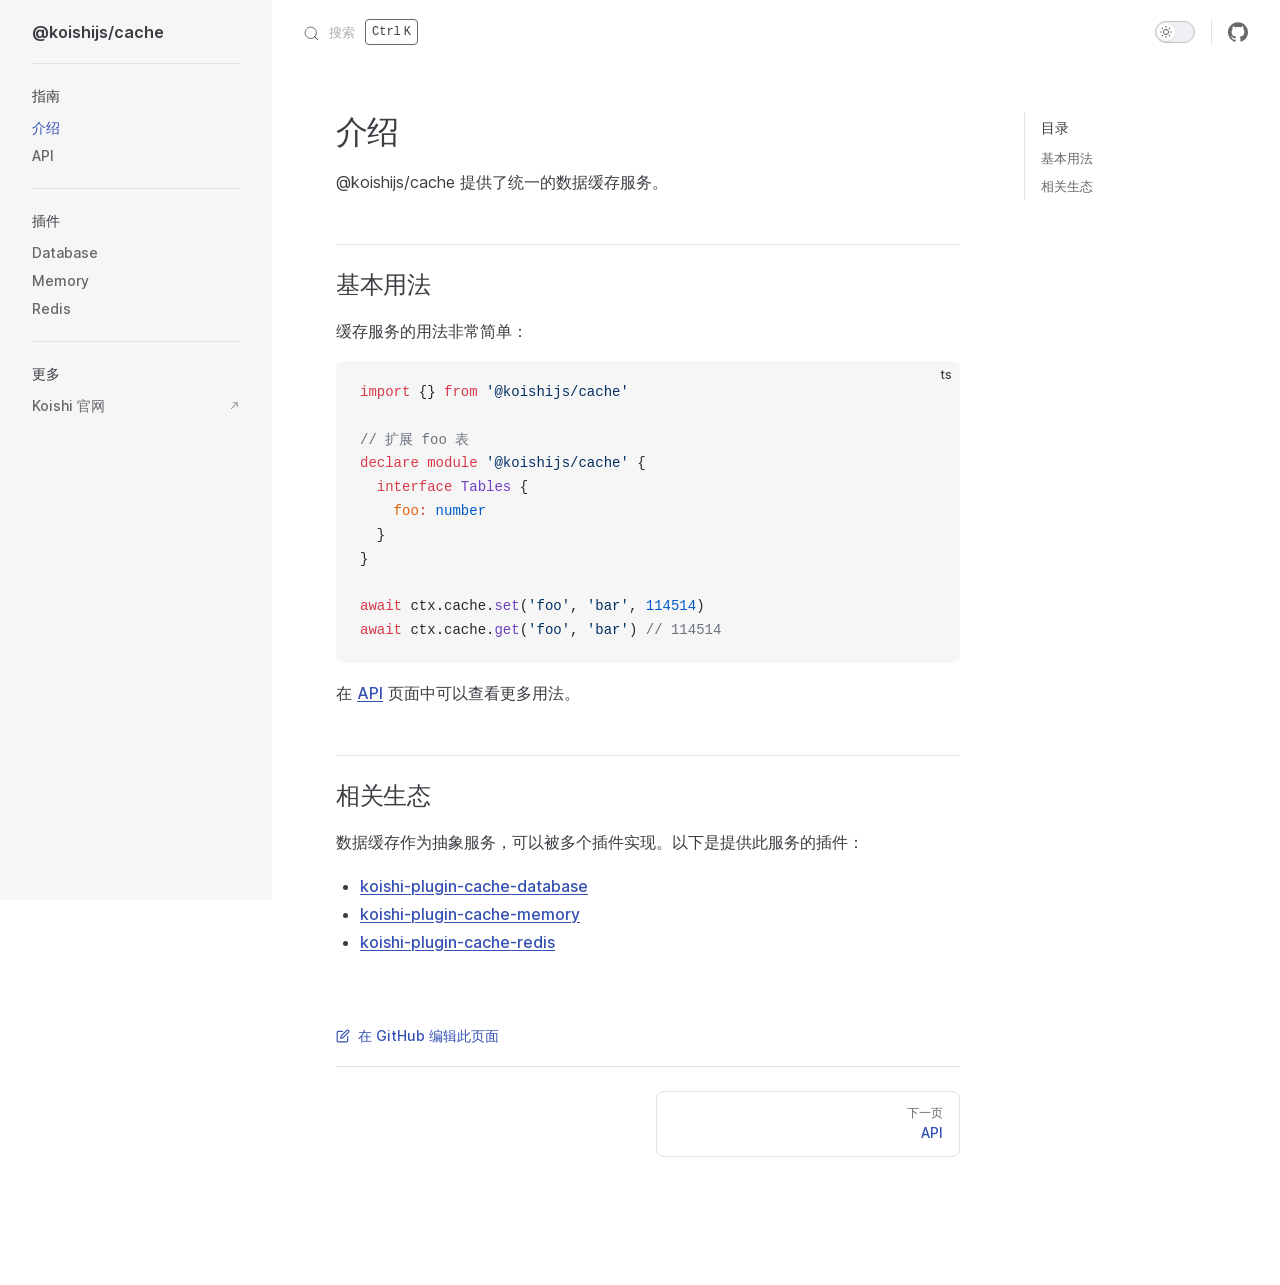
==== commit 4a7a9d93: "[skip ci] deploy koishijs/cache@3b2b4addadc5d2bd28425c81c49a1260a3939926" ====
--- a/zh-CN/index.html
+++ b/zh-CN/index.html
@@ -5,14 +5,14 @@
     <meta name="viewport" content="width=device-width,initial-scale=1">
     <title>介绍 | @koishijs/cache</title>
     <meta name="description" content="Koishi 缓存服务">
-    <meta name="generator" content="VitePress v1.0.0-rc.32">
-    <link rel="preload stylesheet" href="/assets/style.v9wIapzu.css" as="style">
+    <meta name="generator" content="VitePress v1.0.0-rc.40">
+    <link rel="preload stylesheet" href="/assets/style.sESCeL0f.css" as="style">
     
-    <script type="module" src="/assets/app.AhTm4tS0.js"></script>
-    <link rel="preload" href="/assets/inter-roman-latin.bvIUbFQP.woff2" as="font" type="font/woff2" crossorigin="">
-    <link rel="modulepreload" href="/assets/chunks/framework.bfFbj9si.js">
-    <link rel="modulepreload" href="/assets/chunks/theme.L9pBia8L.js">
-    <link rel="modulepreload" href="/assets/zh-CN_index.md.Iv9reLLk.lean.js">
+    <script type="module" src="/assets/app.BOEIriIs.js"></script>
+    <link rel="preload" href="/assets/inter-roman-latin.Bu8hRsVA.woff2" as="font" type="font/woff2" crossorigin="">
+    <link rel="modulepreload" href="/assets/chunks/framework.BLkoccIs.js">
+    <link rel="modulepreload" href="/assets/chunks/theme.CYWJzOMv.js">
+    <link rel="modulepreload" href="/assets/zh-CN_index.md.OyAmhXDD.lean.js">
     <script id="check-dark-mode">(()=>{const e=localStorage.getItem("vitepress-theme-appearance")||"auto",a=window.matchMedia("(prefers-color-scheme: dark)").matches;(!e||e==="auto"?a:e==="dark")&&document.documentElement.classList.add("dark")})();</script>
     <script id="check-mac-os">document.documentElement.classList.toggle("mac",/Mac|iPhone|iPod|iPad/i.test(navigator.platform));</script>
     <link rel="icon" href="https://koishi.chat/logo.png">
@@ -20,7 +20,9 @@
     <meta name="theme-color" content="#5546a3">
   </head>
   <body>
-    <div id="app"><div class="Layout" data-v-c495affc><!--[--><span tabindex="-1" data-v-0f60ec36></span><a href="#VPContent" class="VPSkipLink visually-hidden" data-v-0f60ec36> Skip to content </a><!--]--><!----><header class="VPNav" data-v-c495affc data-v-ae24b3ad><div class="VPNavBar has-sidebar" data-v-ae24b3ad data-v-d83f3580><div class="container" data-v-d83f3580><div class="title" data-v-d83f3580><div class="VPNavBarTitle has-sidebar" data-v-d83f3580 data-v-6f34e610><a class="title" href="/zh-CN/" data-v-6f34e610><!--[--><!--]--><!----> @koishijs/cache <!--[--><!--]--></a></div></div><div class="content" data-v-d83f3580><div class="curtain" data-v-d83f3580></div><div class="content-body" data-v-d83f3580><!--[--><!--]--><div class="VPNavBarSearch search" data-v-d83f3580 data-v-5aec722a><!----><div id="docsearch" data-v-5aec722a><button type="button" class="DocSearch DocSearch-Button" aria-label="搜索" data-v-5aec722a><span class="DocSearch-Button-Container" data-v-5aec722a><svg width="20" height="20" class="DocSearch-Search-Icon" viewBox="0 0 20 20" data-v-5aec722a><path d="M14.386 14.386l4.0877 4.0877-4.0877-4.0877c-2.9418 2.9419-7.7115 2.9419-10.6533 0-2.9419-2.9418-2.9419-7.7115 0-10.6533 2.9418-2.9419 7.7115-2.9419 10.6533 0 2.9419 2.9418 2.9419 7.7115 0 10.6533z" stroke="currentColor" fill="none" fill-rule="evenodd" stroke-linecap="round" stroke-linejoin="round" data-v-5aec722a></path></svg><span class="DocSearch-Button-Placeholder" data-v-5aec722a>搜索</span></span><span class="DocSearch-Button-Keys" data-v-5aec722a><kbd class="DocSearch-Button-Key" data-v-5aec722a>Ctrl</kbd><kbd class="DocSearch-Button-Key" data-v-5aec722a>K</kbd></span></button></div></div><!----><!----><div class="VPNavBarAppearance appearance" data-v-d83f3580 data-v-e6aabb21><button class="VPSwitch VPSwitchAppearance" type="button" role="switch" title="Switch to dark theme" aria-checked="false" data-v-e6aabb21 data-v-cbbe1149 data-v-b1685198><span class="check" data-v-b1685198><span class="icon" data-v-b1685198><!--[--><svg xmlns="http://www.w3.org/2000/svg" aria-hidden="true" focusable="false" viewbox="0 0 24 24" class="sun" data-v-cbbe1149><path d="M12,18c-3.3,0-6-2.7-6-6s2.7-6,6-6s6,2.7,6,6S15.3,18,12,18zM12,8c-2.2,0-4,1.8-4,4c0,2.2,1.8,4,4,4c2.2,0,4-1.8,4-4C16,9.8,14.2,8,12,8z"></path><path d="M12,4c-0.6,0-1-0.4-1-1V1c0-0.6,0.4-1,1-1s1,0.4,1,1v2C13,3.6,12.6,4,12,4z"></path><path d="M12,24c-0.6,0-1-0.4-1-1v-2c0-0.6,0.4-1,1-1s1,0.4,1,1v2C13,23.6,12.6,24,12,24z"></path><path d="M5.6,6.6c-0.3,0-0.5-0.1-0.7-0.3L3.5,4.9c-0.4-0.4-0.4-1,0-1.4s1-0.4,1.4,0l1.4,1.4c0.4,0.4,0.4,1,0,1.4C6.2,6.5,5.9,6.6,5.6,6.6z"></path><path d="M19.8,20.8c-0.3,0-0.5-0.1-0.7-0.3l-1.4-1.4c-0.4-0.4-0.4-1,0-1.4s1-0.4,1.4,0l1.4,1.4c0.4,0.4,0.4,1,0,1.4C20.3,20.7,20,20.8,19.8,20.8z"></path><path d="M3,13H1c-0.6,0-1-0.4-1-1s0.4-1,1-1h2c0.6,0,1,0.4,1,1S3.6,13,3,13z"></path><path d="M23,13h-2c-0.6,0-1-0.4-1-1s0.4-1,1-1h2c0.6,0,1,0.4,1,1S23.6,13,23,13z"></path><path d="M4.2,20.8c-0.3,0-0.5-0.1-0.7-0.3c-0.4-0.4-0.4-1,0-1.4l1.4-1.4c0.4-0.4,1-0.4,1.4,0s0.4,1,0,1.4l-1.4,1.4C4.7,20.7,4.5,20.8,4.2,20.8z"></path><path d="M18.4,6.6c-0.3,0-0.5-0.1-0.7-0.3c-0.4-0.4-0.4-1,0-1.4l1.4-1.4c0.4-0.4,1-0.4,1.4,0s0.4,1,0,1.4l-1.4,1.4C18.9,6.5,18.6,6.6,18.4,6.6z"></path></svg><svg xmlns="http://www.w3.org/2000/svg" aria-hidden="true" focusable="false" viewbox="0 0 24 24" class="moon" data-v-cbbe1149><path d="M12.1,22c-0.3,0-0.6,0-0.9,0c-5.5-0.5-9.5-5.4-9-10.9c0.4-4.8,4.2-8.6,9-9c0.4,0,0.8,0.2,1,0.5c0.2,0.3,0.2,0.8-0.1,1.1c-2,2.7-1.4,6.4,1.3,8.4c2.1,1.6,5,1.6,7.1,0c0.3-0.2,0.7-0.3,1.1-0.1c0.3,0.2,0.5,0.6,0.5,1c-0.2,2.7-1.5,5.1-3.6,6.8C16.6,21.2,14.4,22,12.1,22zM9.3,4.4c-2.9,1-5,3.6-5.2,6.8c-0.4,4.4,2.8,8.3,7.2,8.7c2.1,0.2,4.2-0.4,5.8-1.8c1.1-0.9,1.9-2.1,2.4-3.4c-2.5,0.9-5.3,0.5-7.5-1.1C9.2,11.4,8.1,7.7,9.3,4.4z"></path></svg><!--]--></span></span></button></div><div class="VPSocialLinks VPNavBarSocialLinks social-links" data-v-d83f3580 data-v-0394ad82 data-v-7bc22406><!--[--><a class="VPSocialLink no-icon" href="https://github.com/koishijs/cache" aria-label="github" target="_blank" rel="noopener" data-v-7bc22406 data-v-f80f8133><svg role="img" viewBox="0 0 24 24" xmlns="http://www.w3.org/2000/svg"><title>GitHub</title><path d="M12 .297c-6.63 0-12 5.373-12 12 0 5.303 3.438 9.8 8.205 11.385.6.113.82-.258.82-.577 0-.285-.01-1.04-.015-2.04-3.338.724-4.042-1.61-4.042-1.61C4.422 18.07 3.633 17.7 3.633 17.7c-1.087-.744.084-.729.084-.729 1.205.084 1.838 1.236 1.838 1.236 1.07 1.835 2.809 1.305 3.495.998.108-.776.417-1.305.76-1.605-2.665-.3-5.466-1.332-5.466-5.93 0-1.31.465-2.38 1.235-3.22-.135-.303-.54-1.523.105-3.176 0 0 1.005-.322 3.3 1.23.96-.267 1.98-.399 3-.405 1.02.006 2.04.138 3 .405 2.28-1.552 3.285-1.23 3.285-1.23.645 1.653.24 2.873.12 3.176.765.84 1.23 1.91 1.23 3.22 0 4.61-2.805 5.625-5.475 5.92.42.36.81 1.096.81 2.22 0 1.606-.015 2.896-.015 3.286 0 .315.21.69.825.57C20.565 22.092 24 17.592 24 12.297c0-6.627-5.373-12-12-12"/></svg></a><!--]--></div><div class="VPFlyout VPNavBarExtra extra" data-v-d83f3580 data-v-d0bd9dde data-v-9c007e85><button type="button" class="button" aria-haspopup="true" aria-expanded="false" aria-label="extra navigation" data-v-9c007e85><svg xmlns="http://www.w3.org/2000/svg" aria-hidden="true" focusable="false" viewbox="0 0 24 24" class="icon" data-v-9c007e85><circle cx="12" cy="12" r="2"></circle><circle cx="19" cy="12" r="2"></circle><circle cx="5" cy="12" r="2"></circle></svg></button><div class="menu" data-v-9c007e85><div class="VPMenu" data-v-9c007e85 data-v-e7ea1737><!----><!--[--><!--[--><!----><div class="group" data-v-d0bd9dde><div class="item appearance" data-v-d0bd9dde><p class="label" data-v-d0bd9dde>外观</p><div class="appearance-action" data-v-d0bd9dde><button class="VPSwitch VPSwitchAppearance" type="button" role="switch" title="Switch to dark theme" aria-checked="false" data-v-d0bd9dde data-v-cbbe1149 data-v-b1685198><span class="check" data-v-b1685198><span class="icon" data-v-b1685198><!--[--><svg xmlns="http://www.w3.org/2000/svg" aria-hidden="true" focusable="false" viewbox="0 0 24 24" class="sun" data-v-cbbe1149><path d="M12,18c-3.3,0-6-2.7-6-6s2.7-6,6-6s6,2.7,6,6S15.3,18,12,18zM12,8c-2.2,0-4,1.8-4,4c0,2.2,1.8,4,4,4c2.2,0,4-1.8,4-4C16,9.8,14.2,8,12,8z"></path><path d="M12,4c-0.6,0-1-0.4-1-1V1c0-0.6,0.4-1,1-1s1,0.4,1,1v2C13,3.6,12.6,4,12,4z"></path><path d="M12,24c-0.6,0-1-0.4-1-1v-2c0-0.6,0.4-1,1-1s1,0.4,1,1v2C13,23.6,12.6,24,12,24z"></path><path d="M5.6,6.6c-0.3,0-0.5-0.1-0.7-0.3L3.5,4.9c-0.4-0.4-0.4-1,0-1.4s1-0.4,1.4,0l1.4,1.4c0.4,0.4,0.4,1,0,1.4C6.2,6.5,5.9,6.6,5.6,6.6z"></path><path d="M19.8,20.8c-0.3,0-0.5-0.1-0.7-0.3l-1.4-1.4c-0.4-0.4-0.4-1,0-1.4s1-0.4,1.4,0l1.4,1.4c0.4,0.4,0.4,1,0,1.4C20.3,20.7,20,20.8,19.8,20.8z"></path><path d="M3,13H1c-0.6,0-1-0.4-1-1s0.4-1,1-1h2c0.6,0,1,0.4,1,1S3.6,13,3,13z"></path><path d="M23,13h-2c-0.6,0-1-0.4-1-1s0.4-1,1-1h2c0.6,0,1,0.4,1,1S23.6,13,23,13z"></path><path d="M4.2,20.8c-0.3,0-0.5-0.1-0.7-0.3c-0.4-0.4-0.4-1,0-1.4l1.4-1.4c0.4-0.4,1-0.4,1.4,0s0.4,1,0,1.4l-1.4,1.4C4.7,20.7,4.5,20.8,4.2,20.8z"></path><path d="M18.4,6.6c-0.3,0-0.5-0.1-0.7-0.3c-0.4-0.4-0.4-1,0-1.4l1.4-1.4c0.4-0.4,1-0.4,1.4,0s0.4,1,0,1.4l-1.4,1.4C18.9,6.5,18.6,6.6,18.4,6.6z"></path></svg><svg xmlns="http://www.w3.org/2000/svg" aria-hidden="true" focusable="false" viewbox="0 0 24 24" class="moon" data-v-cbbe1149><path d="M12.1,22c-0.3,0-0.6,0-0.9,0c-5.5-0.5-9.5-5.4-9-10.9c0.4-4.8,4.2-8.6,9-9c0.4,0,0.8,0.2,1,0.5c0.2,0.3,0.2,0.8-0.1,1.1c-2,2.7-1.4,6.4,1.3,8.4c2.1,1.6,5,1.6,7.1,0c0.3-0.2,0.7-0.3,1.1-0.1c0.3,0.2,0.5,0.6,0.5,1c-0.2,2.7-1.5,5.1-3.6,6.8C16.6,21.2,14.4,22,12.1,22zM9.3,4.4c-2.9,1-5,3.6-5.2,6.8c-0.4,4.4,2.8,8.3,7.2,8.7c2.1,0.2,4.2-0.4,5.8-1.8c1.1-0.9,1.9-2.1,2.4-3.4c-2.5,0.9-5.3,0.5-7.5-1.1C9.2,11.4,8.1,7.7,9.3,4.4z"></path></svg><!--]--></span></span></button></div></div></div><div class="group" data-v-d0bd9dde><div class="item social-links" data-v-d0bd9dde><div class="VPSocialLinks social-links-list" data-v-d0bd9dde data-v-7bc22406><!--[--><a class="VPSocialLink no-icon" href="https://github.com/koishijs/cache" aria-label="github" target="_blank" rel="noopener" data-v-7bc22406 data-v-f80f8133><svg role="img" viewBox="0 0 24 24" xmlns="http://www.w3.org/2000/svg"><title>GitHub</title><path d="M12 .297c-6.63 0-12 5.373-12 12 0 5.303 3.438 9.8 8.205 11.385.6.113.82-.258.82-.577 0-.285-.01-1.04-.015-2.04-3.338.724-4.042-1.61-4.042-1.61C4.422 18.07 3.633 17.7 3.633 17.7c-1.087-.744.084-.729.084-.729 1.205.084 1.838 1.236 1.838 1.236 1.07 1.835 2.809 1.305 3.495.998.108-.776.417-1.305.76-1.605-2.665-.3-5.466-1.332-5.466-5.93 0-1.31.465-2.38 1.235-3.22-.135-.303-.54-1.523.105-3.176 0 0 1.005-.322 3.3 1.23.96-.267 1.98-.399 3-.405 1.02.006 2.04.138 3 .405 2.28-1.552 3.285-1.23 3.285-1.23.645 1.653.24 2.873.12 3.176.765.84 1.23 1.91 1.23 3.22 0 4.61-2.805 5.625-5.475 5.92.42.36.81 1.096.81 2.22 0 1.606-.015 2.896-.015 3.286 0 .315.21.69.825.57C20.565 22.092 24 17.592 24 12.297c0-6.627-5.373-12-12-12"/></svg></a><!--]--></div></div></div><!--]--><!--]--></div></div></div><!--[--><!--]--><button type="button" class="VPNavBarHamburger hamburger" aria-label="mobile navigation" aria-expanded="false" aria-controls="VPNavScreen" data-v-d83f3580 data-v-e5dd9c1c><span class="container" data-v-e5dd9c1c><span class="top" data-v-e5dd9c1c></span><span class="middle" data-v-e5dd9c1c></span><span class="bottom" data-v-e5dd9c1c></span></span></button></div></div></div></div><!----></header><div class="VPLocalNav reached-top" data-v-c495affc data-v-f84a0989><button class="menu" aria-expanded="false" aria-controls="VPSidebarNav" data-v-f84a0989><svg xmlns="http://www.w3.org/2000/svg" aria-hidden="true" focusable="false" viewbox="0 0 24 24" class="menu-icon" data-v-f84a0989><path d="M17,11H3c-0.6,0-1-0.4-1-1s0.4-1,1-1h14c0.6,0,1,0.4,1,1S17.6,11,17,11z"></path><path d="M21,7H3C2.4,7,2,6.6,2,6s0.4-1,1-1h18c0.6,0,1,0.4,1,1S21.6,7,21,7z"></path><path d="M21,15H3c-0.6,0-1-0.4-1-1s0.4-1,1-1h18c0.6,0,1,0.4,1,1S21.6,15,21,15z"></path><path d="M17,19H3c-0.6,0-1-0.4-1-1s0.4-1,1-1h14c0.6,0,1,0.4,1,1S17.6,19,17,19z"></path></svg><span class="menu-text" data-v-f84a0989>菜单</span></button><div class="VPLocalNavOutlineDropdown" style="--vp-vh:0px;" data-v-f84a0989 data-v-1c15a60a><button data-v-1c15a60a>返回顶部</button><!----></div></div><div class="el-scrollbar VPSidebar" data-v-c495affc><div class="el-scrollbar__wrap el-scrollbar__wrap--hidden-default" style=""><aside class="el-scrollbar__view vp-sidebar-view" style=""><!--[--><div class="curtain"></div><nav class="vp-sidebar-nav"><!--[--><!--]--><!--[--><div class="group"><section class="VPSidebarItem level-0 has-active" data-v-e31bd47b><div class="item" role="button" tabindex="0" data-v-e31bd47b><div class="indicator" data-v-e31bd47b></div><h2 class="text" data-v-e31bd47b>指南</h2><!----></div><div class="items" data-v-e31bd47b><!--[--><div class="VPSidebarItem level-1 is-link" data-v-e31bd47b data-v-e31bd47b><div class="item" data-v-e31bd47b><div class="indicator" data-v-e31bd47b></div><a class="VPLink link link" href="/zh-CN/" data-v-e31bd47b><!--[--><p class="text" data-v-e31bd47b>介绍</p><!--]--></a><!----></div><!----></div><div class="VPSidebarItem level-1 is-link" data-v-e31bd47b data-v-e31bd47b><div class="item" data-v-e31bd47b><div class="indicator" data-v-e31bd47b></div><a class="VPLink link link" href="/zh-CN/api.html" data-v-e31bd47b><!--[--><p class="text" data-v-e31bd47b>API</p><!--]--></a><!----></div><!----></div><!--]--></div></section></div><div class="group"><section class="VPSidebarItem level-0" data-v-e31bd47b><div class="item" role="button" tabindex="0" data-v-e31bd47b><div class="indicator" data-v-e31bd47b></div><h2 class="text" data-v-e31bd47b>插件</h2><!----></div><div class="items" data-v-e31bd47b><!--[--><div class="VPSidebarItem level-1 is-link" data-v-e31bd47b data-v-e31bd47b><div class="item" data-v-e31bd47b><div class="indicator" data-v-e31bd47b></div><a class="VPLink link link" href="/zh-CN/plugins/database.html" data-v-e31bd47b><!--[--><p class="text" data-v-e31bd47b>Database</p><!--]--></a><!----></div><!----></div><div class="VPSidebarItem level-1 is-link" data-v-e31bd47b data-v-e31bd47b><div class="item" data-v-e31bd47b><div class="indicator" data-v-e31bd47b></div><a class="VPLink link link" href="/zh-CN/plugins/memory.html" data-v-e31bd47b><!--[--><p class="text" data-v-e31bd47b>Memory</p><!--]--></a><!----></div><!----></div><div class="VPSidebarItem level-1 is-link" data-v-e31bd47b data-v-e31bd47b><div class="item" data-v-e31bd47b><div class="indicator" data-v-e31bd47b></div><a class="VPLink link link" href="/zh-CN/plugins/redis.html" data-v-e31bd47b><!--[--><p class="text" data-v-e31bd47b>Redis</p><!--]--></a><!----></div><!----></div><!--]--></div></section></div><div class="group"><section class="VPSidebarItem level-0" data-v-e31bd47b><div class="item" role="button" tabindex="0" data-v-e31bd47b><div class="indicator" data-v-e31bd47b></div><h2 class="text" data-v-e31bd47b>更多</h2><!----></div><div class="items" data-v-e31bd47b><!--[--><div class="VPSidebarItem level-1 is-link" data-v-e31bd47b data-v-e31bd47b><div class="item" data-v-e31bd47b><div class="indicator" data-v-e31bd47b></div><a class="VPLink link vp-external-link-icon link" href="https://koishi.chat" target="_blank" rel="noreferrer" data-v-e31bd47b><!--[--><p class="text" data-v-e31bd47b>Koishi 官网</p><!--]--></a><!----></div><!----></div><!--]--></div></section></div><!--]--><!--[--><!--]--></nav><!--]--></aside></div><!--[--><div style="display:none;" class="el-scrollbar__bar is-horizontal"><div class="el-scrollbar__thumb" style="width:0;transform:translateX(0%);"></div></div><div style="display:none;" class="el-scrollbar__bar is-vertical"><div class="el-scrollbar__thumb" style="height:0;transform:translateY(0%);"></div></div><!--]--></div><div id="VPContent" class="has-sidebar VPContent" data-v-c495affc><div class="VPDoc has-sidebar has-aside" data-v-c495affc data-v-6b87e69f><!--[--><!--]--><div class="container" data-v-6b87e69f><div class="aside" data-v-6b87e69f><div class="aside-curtain" data-v-6b87e69f></div><div class="aside-container" data-v-6b87e69f><div class="aside-content" data-v-6b87e69f><div class="VPDocAside" data-v-6b87e69f data-v-3f215769><!--[--><!--]--><!--[--><!--]--><div class="VPDocAsideOutline" role="navigation" data-v-3f215769 data-v-d330b1bb><div class="content" data-v-d330b1bb><div class="outline-marker" data-v-d330b1bb></div><div class="outline-title" role="heading" aria-level="2" data-v-d330b1bb>目录</div><nav aria-labelledby="doc-outline-aria-label" data-v-d330b1bb><span class="visually-hidden" id="doc-outline-aria-label" data-v-d330b1bb> Table of Contents for current page </span><ul class="root" data-v-d330b1bb data-v-d0ee3533><!--[--><!--]--></ul></nav></div></div><!--[--><!--]--><div class="spacer" data-v-3f215769></div><!--[--><!--]--><!----><!--[--><!--]--><!--[--><!--]--></div></div></div></div><div class="content" data-v-6b87e69f><div class="content-container" data-v-6b87e69f><!--[--><!--]--><!----><main class="main" data-v-6b87e69f><div style="position:relative;" class="vp-doc _zh-CN_" data-v-6b87e69f><div><h1 id="介绍" tabindex="-1">介绍 <a class="header-anchor" href="#介绍" aria-label="Permalink to &quot;介绍&quot;">​</a></h1><p>@koishijs/cache 提供了统一的数据缓存服务。</p><h2 id="基本用法" tabindex="-1">基本用法 <a class="header-anchor" href="#基本用法" aria-label="Permalink to &quot;基本用法&quot;">​</a></h2><p>缓存服务的用法非常简单：</p><div class="language-ts vp-adaptive-theme"><button title="Copy Code" class="copy"></button><span class="lang">ts</span><pre class="shiki shiki-themes github-light one-dark-pro vp-code"><code><span class="line"><span style="--shiki-light:#6A737D;--shiki-dark:#7F848E;--shiki-light-font-style:inherit;--shiki-dark-font-style:italic;">// 扩展 foo 表</span></span>
+    <div id="app"><div class="Layout" data-v-6d556c29><!--[--><span tabindex="-1" data-v-0f60ec36></span><a href="#VPContent" class="VPSkipLink visually-hidden" data-v-0f60ec36> Skip to content </a><!--]--><!----><header class="VPNav" data-v-6d556c29 data-v-ae24b3ad><div class="VPNavBar has-sidebar" data-v-ae24b3ad data-v-19c990f1><div class="wrapper" data-v-19c990f1><div class="container" data-v-19c990f1><div class="title" data-v-19c990f1><div class="VPNavBarTitle has-sidebar" data-v-19c990f1 data-v-fb09ed45><a class="title" href="/zh-CN/" data-v-fb09ed45><!--[--><!--]--><!----> @koishijs/cache <!--[--><!--]--></a></div></div><div class="content" data-v-19c990f1><div class="content-body" data-v-19c990f1><!--[--><!--]--><div class="VPNavBarSearch search" data-v-19c990f1 data-v-cec95495><!----><div id="docsearch" data-v-cec95495><button type="button" class="DocSearch DocSearch-Button" aria-label="搜索" data-v-cec95495><span class="DocSearch-Button-Container" data-v-cec95495><svg width="20" height="20" class="DocSearch-Search-Icon" viewBox="0 0 20 20" data-v-cec95495><path d="M14.386 14.386l4.0877 4.0877-4.0877-4.0877c-2.9418 2.9419-7.7115 2.9419-10.6533 0-2.9419-2.9418-2.9419-7.7115 0-10.6533 2.9418-2.9419 7.7115-2.9419 10.6533 0 2.9419 2.9418 2.9419 7.7115 0 10.6533z" stroke="currentColor" fill="none" fill-rule="evenodd" stroke-linecap="round" stroke-linejoin="round" data-v-cec95495></path></svg><span class="DocSearch-Button-Placeholder" data-v-cec95495>搜索</span></span><span class="DocSearch-Button-Keys" data-v-cec95495><kbd class="DocSearch-Button-Key" data-v-cec95495>Ctrl</kbd><kbd class="DocSearch-Button-Key" data-v-cec95495>K</kbd></span></button></div></div><!----><!----><div class="VPNavBarAppearance appearance" data-v-19c990f1 data-v-e6aabb21><button class="VPSwitch VPSwitchAppearance" type="button" role="switch" title="Switch to dark theme" aria-checked="false" data-v-e6aabb21 data-v-1736f215 data-v-b1685198><span class="check" data-v-b1685198><span class="icon" data-v-b1685198><!--[--><svg xmlns="http://www.w3.org/2000/svg" aria-hidden="true" focusable="false" viewbox="0 0 24 24" class="sun" data-v-1736f215><path d="M12,18c-3.3,0-6-2.7-6-6s2.7-6,6-6s6,2.7,6,6S15.3,18,12,18zM12,8c-2.2,0-4,1.8-4,4c0,2.2,1.8,4,4,4c2.2,0,4-1.8,4-4C16,9.8,14.2,8,12,8z"></path><path d="M12,4c-0.6,0-1-0.4-1-1V1c0-0.6,0.4-1,1-1s1,0.4,1,1v2C13,3.6,12.6,4,12,4z"></path><path d="M12,24c-0.6,0-1-0.4-1-1v-2c0-0.6,0.4-1,1-1s1,0.4,1,1v2C13,23.6,12.6,24,12,24z"></path><path d="M5.6,6.6c-0.3,0-0.5-0.1-0.7-0.3L3.5,4.9c-0.4-0.4-0.4-1,0-1.4s1-0.4,1.4,0l1.4,1.4c0.4,0.4,0.4,1,0,1.4C6.2,6.5,5.9,6.6,5.6,6.6z"></path><path d="M19.8,20.8c-0.3,0-0.5-0.1-0.7-0.3l-1.4-1.4c-0.4-0.4-0.4-1,0-1.4s1-0.4,1.4,0l1.4,1.4c0.4,0.4,0.4,1,0,1.4C20.3,20.7,20,20.8,19.8,20.8z"></path><path d="M3,13H1c-0.6,0-1-0.4-1-1s0.4-1,1-1h2c0.6,0,1,0.4,1,1S3.6,13,3,13z"></path><path d="M23,13h-2c-0.6,0-1-0.4-1-1s0.4-1,1-1h2c0.6,0,1,0.4,1,1S23.6,13,23,13z"></path><path d="M4.2,20.8c-0.3,0-0.5-0.1-0.7-0.3c-0.4-0.4-0.4-1,0-1.4l1.4-1.4c0.4-0.4,1-0.4,1.4,0s0.4,1,0,1.4l-1.4,1.4C4.7,20.7,4.5,20.8,4.2,20.8z"></path><path d="M18.4,6.6c-0.3,0-0.5-0.1-0.7-0.3c-0.4-0.4-0.4-1,0-1.4l1.4-1.4c0.4-0.4,1-0.4,1.4,0s0.4,1,0,1.4l-1.4,1.4C18.9,6.5,18.6,6.6,18.4,6.6z"></path></svg><svg xmlns="http://www.w3.org/2000/svg" aria-hidden="true" focusable="false" viewbox="0 0 24 24" class="moon" data-v-1736f215><path d="M12.1,22c-0.3,0-0.6,0-0.9,0c-5.5-0.5-9.5-5.4-9-10.9c0.4-4.8,4.2-8.6,9-9c0.4,0,0.8,0.2,1,0.5c0.2,0.3,0.2,0.8-0.1,1.1c-2,2.7-1.4,6.4,1.3,8.4c2.1,1.6,5,1.6,7.1,0c0.3-0.2,0.7-0.3,1.1-0.1c0.3,0.2,0.5,0.6,0.5,1c-0.2,2.7-1.5,5.1-3.6,6.8C16.6,21.2,14.4,22,12.1,22zM9.3,4.4c-2.9,1-5,3.6-5.2,6.8c-0.4,4.4,2.8,8.3,7.2,8.7c2.1,0.2,4.2-0.4,5.8-1.8c1.1-0.9,1.9-2.1,2.4-3.4c-2.5,0.9-5.3,0.5-7.5-1.1C9.2,11.4,8.1,7.7,9.3,4.4z"></path></svg><!--]--></span></span></button></div><div class="VPSocialLinks VPNavBarSocialLinks social-links" data-v-19c990f1 data-v-0394ad82 data-v-7bc22406><!--[--><a class="VPSocialLink no-icon" href="https://github.com/koishijs/cache" aria-label="github" target="_blank" rel="noopener" data-v-7bc22406 data-v-f80f8133><svg role="img" viewBox="0 0 24 24" xmlns="http://www.w3.org/2000/svg"><title>GitHub</title><path d="M12 .297c-6.63 0-12 5.373-12 12 0 5.303 3.438 9.8 8.205 11.385.6.113.82-.258.82-.577 0-.285-.01-1.04-.015-2.04-3.338.724-4.042-1.61-4.042-1.61C4.422 18.07 3.633 17.7 3.633 17.7c-1.087-.744.084-.729.084-.729 1.205.084 1.838 1.236 1.838 1.236 1.07 1.835 2.809 1.305 3.495.998.108-.776.417-1.305.76-1.605-2.665-.3-5.466-1.332-5.466-5.93 0-1.31.465-2.38 1.235-3.22-.135-.303-.54-1.523.105-3.176 0 0 1.005-.322 3.3 1.23.96-.267 1.98-.399 3-.405 1.02.006 2.04.138 3 .405 2.28-1.552 3.285-1.23 3.285-1.23.645 1.653.24 2.873.12 3.176.765.84 1.23 1.91 1.23 3.22 0 4.61-2.805 5.625-5.475 5.92.42.36.81 1.096.81 2.22 0 1.606-.015 2.896-.015 3.286 0 .315.21.69.825.57C20.565 22.092 24 17.592 24 12.297c0-6.627-5.373-12-12-12"/></svg></a><!--]--></div><div class="VPFlyout VPNavBarExtra extra" data-v-19c990f1 data-v-d0bd9dde data-v-9c007e85><button type="button" class="button" aria-haspopup="true" aria-expanded="false" aria-label="extra navigation" data-v-9c007e85><svg xmlns="http://www.w3.org/2000/svg" aria-hidden="true" focusable="false" viewbox="0 0 24 24" class="icon" data-v-9c007e85><circle cx="12" cy="12" r="2"></circle><circle cx="19" cy="12" r="2"></circle><circle cx="5" cy="12" r="2"></circle></svg></button><div class="menu" data-v-9c007e85><div class="VPMenu" data-v-9c007e85 data-v-e7ea1737><!----><!--[--><!--[--><!----><div class="group" data-v-d0bd9dde><div class="item appearance" data-v-d0bd9dde><p class="label" data-v-d0bd9dde>外观</p><div class="appearance-action" data-v-d0bd9dde><button class="VPSwitch VPSwitchAppearance" type="button" role="switch" title="Switch to dark theme" aria-checked="false" data-v-d0bd9dde data-v-1736f215 data-v-b1685198><span class="check" data-v-b1685198><span class="icon" data-v-b1685198><!--[--><svg xmlns="http://www.w3.org/2000/svg" aria-hidden="true" focusable="false" viewbox="0 0 24 24" class="sun" data-v-1736f215><path d="M12,18c-3.3,0-6-2.7-6-6s2.7-6,6-6s6,2.7,6,6S15.3,18,12,18zM12,8c-2.2,0-4,1.8-4,4c0,2.2,1.8,4,4,4c2.2,0,4-1.8,4-4C16,9.8,14.2,8,12,8z"></path><path d="M12,4c-0.6,0-1-0.4-1-1V1c0-0.6,0.4-1,1-1s1,0.4,1,1v2C13,3.6,12.6,4,12,4z"></path><path d="M12,24c-0.6,0-1-0.4-1-1v-2c0-0.6,0.4-1,1-1s1,0.4,1,1v2C13,23.6,12.6,24,12,24z"></path><path d="M5.6,6.6c-0.3,0-0.5-0.1-0.7-0.3L3.5,4.9c-0.4-0.4-0.4-1,0-1.4s1-0.4,1.4,0l1.4,1.4c0.4,0.4,0.4,1,0,1.4C6.2,6.5,5.9,6.6,5.6,6.6z"></path><path d="M19.8,20.8c-0.3,0-0.5-0.1-0.7-0.3l-1.4-1.4c-0.4-0.4-0.4-1,0-1.4s1-0.4,1.4,0l1.4,1.4c0.4,0.4,0.4,1,0,1.4C20.3,20.7,20,20.8,19.8,20.8z"></path><path d="M3,13H1c-0.6,0-1-0.4-1-1s0.4-1,1-1h2c0.6,0,1,0.4,1,1S3.6,13,3,13z"></path><path d="M23,13h-2c-0.6,0-1-0.4-1-1s0.4-1,1-1h2c0.6,0,1,0.4,1,1S23.6,13,23,13z"></path><path d="M4.2,20.8c-0.3,0-0.5-0.1-0.7-0.3c-0.4-0.4-0.4-1,0-1.4l1.4-1.4c0.4-0.4,1-0.4,1.4,0s0.4,1,0,1.4l-1.4,1.4C4.7,20.7,4.5,20.8,4.2,20.8z"></path><path d="M18.4,6.6c-0.3,0-0.5-0.1-0.7-0.3c-0.4-0.4-0.4-1,0-1.4l1.4-1.4c0.4-0.4,1-0.4,1.4,0s0.4,1,0,1.4l-1.4,1.4C18.9,6.5,18.6,6.6,18.4,6.6z"></path></svg><svg xmlns="http://www.w3.org/2000/svg" aria-hidden="true" focusable="false" viewbox="0 0 24 24" class="moon" data-v-1736f215><path d="M12.1,22c-0.3,0-0.6,0-0.9,0c-5.5-0.5-9.5-5.4-9-10.9c0.4-4.8,4.2-8.6,9-9c0.4,0,0.8,0.2,1,0.5c0.2,0.3,0.2,0.8-0.1,1.1c-2,2.7-1.4,6.4,1.3,8.4c2.1,1.6,5,1.6,7.1,0c0.3-0.2,0.7-0.3,1.1-0.1c0.3,0.2,0.5,0.6,0.5,1c-0.2,2.7-1.5,5.1-3.6,6.8C16.6,21.2,14.4,22,12.1,22zM9.3,4.4c-2.9,1-5,3.6-5.2,6.8c-0.4,4.4,2.8,8.3,7.2,8.7c2.1,0.2,4.2-0.4,5.8-1.8c1.1-0.9,1.9-2.1,2.4-3.4c-2.5,0.9-5.3,0.5-7.5-1.1C9.2,11.4,8.1,7.7,9.3,4.4z"></path></svg><!--]--></span></span></button></div></div></div><div class="group" data-v-d0bd9dde><div class="item social-links" data-v-d0bd9dde><div class="VPSocialLinks social-links-list" data-v-d0bd9dde data-v-7bc22406><!--[--><a class="VPSocialLink no-icon" href="https://github.com/koishijs/cache" aria-label="github" target="_blank" rel="noopener" data-v-7bc22406 data-v-f80f8133><svg role="img" viewBox="0 0 24 24" xmlns="http://www.w3.org/2000/svg"><title>GitHub</title><path d="M12 .297c-6.63 0-12 5.373-12 12 0 5.303 3.438 9.8 8.205 11.385.6.113.82-.258.82-.577 0-.285-.01-1.04-.015-2.04-3.338.724-4.042-1.61-4.042-1.61C4.422 18.07 3.633 17.7 3.633 17.7c-1.087-.744.084-.729.084-.729 1.205.084 1.838 1.236 1.838 1.236 1.07 1.835 2.809 1.305 3.495.998.108-.776.417-1.305.76-1.605-2.665-.3-5.466-1.332-5.466-5.93 0-1.31.465-2.38 1.235-3.22-.135-.303-.54-1.523.105-3.176 0 0 1.005-.322 3.3 1.23.96-.267 1.98-.399 3-.405 1.02.006 2.04.138 3 .405 2.28-1.552 3.285-1.23 3.285-1.23.645 1.653.24 2.873.12 3.176.765.84 1.23 1.91 1.23 3.22 0 4.61-2.805 5.625-5.475 5.92.42.36.81 1.096.81 2.22 0 1.606-.015 2.896-.015 3.286 0 .315.21.69.825.57C20.565 22.092 24 17.592 24 12.297c0-6.627-5.373-12-12-12"/></svg></a><!--]--></div></div></div><!--]--><!--]--></div></div></div><!--[--><!--]--><button type="button" class="VPNavBarHamburger hamburger" aria-label="mobile navigation" aria-expanded="false" aria-controls="VPNavScreen" data-v-19c990f1 data-v-e5dd9c1c><span class="container" data-v-e5dd9c1c><span class="top" data-v-e5dd9c1c></span><span class="middle" data-v-e5dd9c1c></span><span class="bottom" data-v-e5dd9c1c></span></span></button></div></div></div></div><div class="divider" data-v-19c990f1><div class="divider-line" data-v-19c990f1></div></div></div><!----></header><div class="VPLocalNav has-sidebar empty" data-v-6d556c29 data-v-0282ae07><div class="container" data-v-0282ae07><button class="menu" aria-expanded="false" aria-controls="VPSidebarNav" data-v-0282ae07><svg xmlns="http://www.w3.org/2000/svg" aria-hidden="true" focusable="false" viewbox="0 0 24 24" class="menu-icon" data-v-0282ae07><path d="M17,11H3c-0.6,0-1-0.4-1-1s0.4-1,1-1h14c0.6,0,1,0.4,1,1S17.6,11,17,11z"></path><path d="M21,7H3C2.4,7,2,6.6,2,6s0.4-1,1-1h18c0.6,0,1,0.4,1,1S21.6,7,21,7z"></path><path d="M21,15H3c-0.6,0-1-0.4-1-1s0.4-1,1-1h18c0.6,0,1,0.4,1,1S21.6,15,21,15z"></path><path d="M17,19H3c-0.6,0-1-0.4-1-1s0.4-1,1-1h14c0.6,0,1,0.4,1,1S17.6,19,17,19z"></path></svg><span class="menu-text" data-v-0282ae07>菜单</span></button><div class="VPLocalNavOutlineDropdown" style="--vp-vh:0px;" data-v-0282ae07 data-v-af18c0d5><button data-v-af18c0d5>返回顶部</button><!----></div></div></div><div class="el-scrollbar VPSidebar" data-v-6d556c29><div class="el-scrollbar__wrap el-scrollbar__wrap--hidden-default" style=""><aside class="el-scrollbar__view vp-sidebar-view" style=""><!--[--><div class="curtain"></div><nav class="vp-sidebar-nav"><!--[--><!--]--><!--[--><div class="group"><section class="VPSidebarItem level-0 has-active" data-v-e31bd47b><div class="item" role="button" tabindex="0" data-v-e31bd47b><div class="indicator" data-v-e31bd47b></div><h2 class="text" data-v-e31bd47b>指南</h2><!----></div><div class="items" data-v-e31bd47b><!--[--><div class="VPSidebarItem level-1 is-link" data-v-e31bd47b data-v-e31bd47b><div class="item" data-v-e31bd47b><div class="indicator" data-v-e31bd47b></div><a class="VPLink link link" href="/zh-CN/" data-v-e31bd47b><!--[--><p class="text" data-v-e31bd47b>介绍</p><!--]--></a><!----></div><!----></div><div class="VPSidebarItem level-1 is-link" data-v-e31bd47b data-v-e31bd47b><div class="item" data-v-e31bd47b><div class="indicator" data-v-e31bd47b></div><a class="VPLink link link" href="/zh-CN/api.html" data-v-e31bd47b><!--[--><p class="text" data-v-e31bd47b>API</p><!--]--></a><!----></div><!----></div><!--]--></div></section></div><div class="group"><section class="VPSidebarItem level-0" data-v-e31bd47b><div class="item" role="button" tabindex="0" data-v-e31bd47b><div class="indicator" data-v-e31bd47b></div><h2 class="text" data-v-e31bd47b>插件</h2><!----></div><div class="items" data-v-e31bd47b><!--[--><div class="VPSidebarItem level-1 is-link" data-v-e31bd47b data-v-e31bd47b><div class="item" data-v-e31bd47b><div class="indicator" data-v-e31bd47b></div><a class="VPLink link link" href="/zh-CN/plugins/database.html" data-v-e31bd47b><!--[--><p class="text" data-v-e31bd47b>Database</p><!--]--></a><!----></div><!----></div><div class="VPSidebarItem level-1 is-link" data-v-e31bd47b data-v-e31bd47b><div class="item" data-v-e31bd47b><div class="indicator" data-v-e31bd47b></div><a class="VPLink link link" href="/zh-CN/plugins/memory.html" data-v-e31bd47b><!--[--><p class="text" data-v-e31bd47b>Memory</p><!--]--></a><!----></div><!----></div><div class="VPSidebarItem level-1 is-link" data-v-e31bd47b data-v-e31bd47b><div class="item" data-v-e31bd47b><div class="indicator" data-v-e31bd47b></div><a class="VPLink link link" href="/zh-CN/plugins/redis.html" data-v-e31bd47b><!--[--><p class="text" data-v-e31bd47b>Redis</p><!--]--></a><!----></div><!----></div><!--]--></div></section></div><div class="group"><section class="VPSidebarItem level-0" data-v-e31bd47b><div class="item" role="button" tabindex="0" data-v-e31bd47b><div class="indicator" data-v-e31bd47b></div><h2 class="text" data-v-e31bd47b>更多</h2><!----></div><div class="items" data-v-e31bd47b><!--[--><div class="VPSidebarItem level-1 is-link" data-v-e31bd47b data-v-e31bd47b><div class="item" data-v-e31bd47b><div class="indicator" data-v-e31bd47b></div><a class="VPLink link vp-external-link-icon link" href="https://koishi.chat" target="_blank" rel="noreferrer" data-v-e31bd47b><!--[--><p class="text" data-v-e31bd47b>Koishi 官网</p><!--]--></a><!----></div><!----></div><!--]--></div></section></div><!--]--><!--[--><!--]--></nav><!--]--></aside></div><!--[--><div style="display:none;" class="el-scrollbar__bar is-horizontal"><div class="el-scrollbar__thumb" style="width:0;transform:translateX(0%);"></div></div><div style="display:none;" class="el-scrollbar__bar is-vertical"><div class="el-scrollbar__thumb" style="height:0;transform:translateY(0%);"></div></div><!--]--></div><div id="VPContent" class="has-sidebar VPContent" data-v-6d556c29><div class="VPDoc has-sidebar has-aside" data-v-6d556c29 data-v-39a288b8><!--[--><!--]--><div class="container" data-v-39a288b8><div class="aside" data-v-39a288b8><div class="aside-curtain" data-v-39a288b8></div><div class="aside-container" data-v-39a288b8><div class="aside-content" data-v-39a288b8><div class="VPDocAside" data-v-39a288b8 data-v-3f215769><!--[--><!--]--><!--[--><!--]--><div class="VPDocAsideOutline" role="navigation" data-v-3f215769 data-v-935f8a84><div class="content" data-v-935f8a84><div class="outline-marker" data-v-935f8a84></div><div class="outline-title" role="heading" aria-level="2" data-v-935f8a84>目录</div><nav aria-labelledby="doc-outline-aria-label" data-v-935f8a84><span class="visually-hidden" id="doc-outline-aria-label" data-v-935f8a84> Table of Contents for current page </span><ul class="VPDocOutlineItem root" data-v-935f8a84 data-v-b933a997><!--[--><!--]--></ul></nav></div></div><!--[--><!--]--><div class="spacer" data-v-3f215769></div><!--[--><!--]--><!----><!--[--><!--]--><!--[--><!--]--></div></div></div></div><div class="content" data-v-39a288b8><div class="content-container" data-v-39a288b8><!--[--><!--]--><main class="main" data-v-39a288b8><div style="position:relative;" class="vp-doc _zh-CN_" data-v-39a288b8><div><h1 id="介绍" tabindex="-1">介绍 <a class="header-anchor" href="#介绍" aria-label="Permalink to &quot;介绍&quot;">​</a></h1><p>@koishijs/cache 提供了统一的数据缓存服务。</p><h2 id="基本用法" tabindex="-1">基本用法 <a class="header-anchor" href="#基本用法" aria-label="Permalink to &quot;基本用法&quot;">​</a></h2><p>缓存服务的用法非常简单：</p><div class="language-ts vp-adaptive-theme"><button title="Copy Code" class="copy"></button><span class="lang">ts</span><pre class="shiki shiki-themes github-light one-dark-pro vp-code"><code><span class="line"><span style="--shiki-light:#D73A49;--shiki-dark:#C678DD;">import</span><span style="--shiki-light:#24292E;--shiki-dark:#ABB2BF;"> {} </span><span style="--shiki-light:#D73A49;--shiki-dark:#C678DD;">from</span><span style="--shiki-light:#032F62;--shiki-dark:#98C379;"> &#39;@koishijs/cache&#39;</span></span>
+<span class="line"></span>
+<span class="line"><span style="--shiki-light:#6A737D;--shiki-dark:#7F848E;--shiki-light-font-style:inherit;--shiki-dark-font-style:italic;">// 扩展 foo 表</span></span>
 <span class="line"><span style="--shiki-light:#D73A49;--shiki-dark:#C678DD;">declare</span><span style="--shiki-light:#D73A49;--shiki-dark:#C678DD;"> module</span><span style="--shiki-light:#032F62;--shiki-dark:#98C379;"> &#39;@koishijs/cache&#39;</span><span style="--shiki-light:#24292E;--shiki-dark:#ABB2BF;"> {</span></span>
 <span class="line"><span style="--shiki-light:#D73A49;--shiki-dark:#C678DD;">  interface</span><span style="--shiki-light:#6F42C1;--shiki-dark:#E5C07B;"> Tables</span><span style="--shiki-light:#24292E;--shiki-dark:#ABB2BF;"> {</span></span>
 <span class="line"><span style="--shiki-light:#E36209;--shiki-dark:#E06C75;">    foo</span><span style="--shiki-light:#D73A49;--shiki-dark:#ABB2BF;">:</span><span style="--shiki-light:#005CC5;--shiki-dark:#E5C07B;"> number</span></span>
@@ -28,8 +30,8 @@
 <span class="line"><span style="--shiki-light:#24292E;--shiki-dark:#ABB2BF;">}</span></span>
 <span class="line"></span>
 <span class="line"><span style="--shiki-light:#D73A49;--shiki-dark:#C678DD;">await</span><span style="--shiki-light:#24292E;--shiki-dark:#E5C07B;"> ctx</span><span style="--shiki-light:#24292E;--shiki-dark:#ABB2BF;">.</span><span style="--shiki-light:#24292E;--shiki-dark:#E5C07B;">cache</span><span style="--shiki-light:#24292E;--shiki-dark:#ABB2BF;">.</span><span style="--shiki-light:#6F42C1;--shiki-dark:#61AFEF;">set</span><span style="--shiki-light:#24292E;--shiki-dark:#ABB2BF;">(</span><span style="--shiki-light:#032F62;--shiki-dark:#98C379;">&#39;foo&#39;</span><span style="--shiki-light:#24292E;--shiki-dark:#ABB2BF;">, </span><span style="--shiki-light:#032F62;--shiki-dark:#98C379;">&#39;bar&#39;</span><span style="--shiki-light:#24292E;--shiki-dark:#ABB2BF;">, </span><span style="--shiki-light:#005CC5;--shiki-dark:#D19A66;">114514</span><span style="--shiki-light:#24292E;--shiki-dark:#ABB2BF;">)</span></span>
-<span class="line"><span style="--shiki-light:#D73A49;--shiki-dark:#C678DD;">await</span><span style="--shiki-light:#24292E;--shiki-dark:#E5C07B;"> ctx</span><span style="--shiki-light:#24292E;--shiki-dark:#ABB2BF;">.</span><span style="--shiki-light:#24292E;--shiki-dark:#E5C07B;">cache</span><span style="--shiki-light:#24292E;--shiki-dark:#ABB2BF;">.</span><span style="--shiki-light:#6F42C1;--shiki-dark:#61AFEF;">get</span><span style="--shiki-light:#24292E;--shiki-dark:#ABB2BF;">(</span><span style="--shiki-light:#032F62;--shiki-dark:#98C379;">&#39;foo&#39;</span><span style="--shiki-light:#24292E;--shiki-dark:#ABB2BF;">, </span><span style="--shiki-light:#032F62;--shiki-dark:#98C379;">&#39;bar&#39;</span><span style="--shiki-light:#24292E;--shiki-dark:#ABB2BF;">) </span><span style="--shiki-light:#6A737D;--shiki-dark:#7F848E;--shiki-light-font-style:inherit;--shiki-dark-font-style:italic;">// 114514</span></span></code></pre></div><p>在 <a href="./api.html">API</a> 页面中可以查看更多用法。</p><h2 id="相关生态" tabindex="-1">相关生态 <a class="header-anchor" href="#相关生态" aria-label="Permalink to &quot;相关生态&quot;">​</a></h2><p>数据缓存作为抽象服务，可以被多个插件实现。以下是提供此服务的插件：</p><ul><li><a href="./plugins/database.html">koishi-plugin-cache-database</a></li><li><a href="./plugins/memory.html">koishi-plugin-cache-memory</a></li><li><a href="./plugins/redis.html">koishi-plugin-cache-redis</a></li></ul></div></div></main><footer class="VPDocFooter" data-v-6b87e69f data-v-48f9bb55><!--[--><!--]--><div class="edit-info" data-v-48f9bb55><div class="edit-link" data-v-48f9bb55><a class="VPLink link vp-external-link-icon no-icon edit-link-button" href="https://github.com/koishijs/cache/edit/main/docs/zh-CN/index.md" target="_blank" rel="noreferrer" data-v-48f9bb55><!--[--><svg xmlns="http://www.w3.org/2000/svg" viewbox="0 0 24 24" class="edit-link-icon" aria-label="edit icon" data-v-48f9bb55><path d="M18,23H4c-1.7,0-3-1.3-3-3V6c0-1.7,1.3-3,3-3h7c0.6,0,1,0.4,1,1s-0.4,1-1,1H4C3.4,5,3,5.4,3,6v14c0,0.6,0.4,1,1,1h14c0.6,0,1-0.4,1-1v-7c0-0.6,0.4-1,1-1s1,0.4,1,1v7C21,21.7,19.7,23,18,23z"></path><path d="M8,17c-0.3,0-0.5-0.1-0.7-0.3C7,16.5,6.9,16.1,7,15.8l1-4c0-0.2,0.1-0.3,0.3-0.5l9.5-9.5c1.2-1.2,3.2-1.2,4.4,0c1.2,1.2,1.2,3.2,0,4.4l-9.5,9.5c-0.1,0.1-0.3,0.2-0.5,0.3l-4,1C8.2,17,8.1,17,8,17zM9.9,12.5l-0.5,2.1l2.1-0.5l9.3-9.3c0.4-0.4,0.4-1.1,0-1.6c-0.4-0.4-1.2-0.4-1.6,0l0,0L9.9,12.5z M18.5,2.5L18.5,2.5L18.5,2.5z"></path></svg> 在 GitHub 编辑此页面<!--]--></a></div><!----></div><nav class="prev-next" data-v-48f9bb55><div class="pager" data-v-48f9bb55><!----></div><div class="pager" data-v-48f9bb55><a class="VPLink link pager-link next" href="/zh-CN/api.html" data-v-48f9bb55><!--[--><span class="desc" data-v-48f9bb55>下一页</span><span class="title" data-v-48f9bb55>API</span><!--]--></a></div></nav></footer><!--[--><!--]--></div></div></div><!--[--><!--]--></div></div><!----></div></div>
-    <script>window.__VP_HASH_MAP__=JSON.parse("{\"zh-cn_plugins_memory.md\":\"KVC9y9Oy\",\"zh-cn_plugins_database.md\":\"JfMlk63g\",\"zh-cn_api.md\":\"d7uZi1Ql\",\"zh-cn_plugins_redis.md\":\"GybN8jBZ\",\"zh-cn_index.md\":\"Iv9reLLk\"}");window.__VP_SITE_DATA__=JSON.parse("{\"lang\":\"zh-CN\",\"dir\":\"ltr\",\"title\":\"@koishijs/cache\",\"description\":\"Koishi 缓存服务\",\"base\":\"/\",\"head\":[],\"router\":{\"prefetchLinks\":true},\"appearance\":true,\"themeConfig\":{\"outline\":[2,3],\"label\":\"简体中文\",\"lang\":\"zh-CN\",\"themeConfig\":{\"outlineTitle\":\"目录\",\"lastUpdatedText\":\"上次更新\",\"editLink\":{\"text\":\"编辑此页面\"},\"docFooter\":{\"prev\":\"上一页\",\"next\":\"下一页\"},\"docsearch\":{\"placeholder\":\"搜索文档\",\"translations\":{\"button\":{\"buttonText\":\"搜索\",\"buttonAriaLabel\":\"搜索\"},\"modal\":{\"searchBox\":{\"resetButtonTitle\":\"清除查询条件\",\"resetButtonAriaLabel\":\"清除查询条件\",\"cancelButtonText\":\"取消\",\"cancelButtonAriaLabel\":\"取消\"},\"startScreen\":{\"recentSearchesTitle\":\"搜索历史\",\"noRecentSearchesText\":\"没有搜索历史\",\"saveRecentSearchButtonTitle\":\"保存至搜索历史\",\"removeRecentSearchButtonTitle\":\"从搜索历史中移除\",\"favoriteSearchesTitle\":\"收藏\",\"removeFavoriteSearchButtonTitle\":\"从收藏中移除\"},\"errorScreen\":{\"titleText\":\"无法获取结果\",\"helpText\":\"你可能需要检查你的网络连接\"},\"footer\":{\"selectText\":\"选择\",\"navigateText\":\"切换\",\"closeText\":\"关闭\",\"searchByText\":\"搜索提供者\"},\"noResultsScreen\":{\"noResultsText\":\"无法找到相关结果\",\"suggestedQueryText\":\"你可以尝试查询\",\"reportMissingResultsText\":\"你认为该查询应该有结果？\",\"reportMissingResultsLinkText\":\"点击反馈\"}}}},\"darkModeSwitchLabel\":\"外观\",\"sidebarMenuLabel\":\"菜单\",\"returnToTopLabel\":\"返回顶部\",\"langMenuLabel\":\"语言\"},\"indexName\":\"koishi-cache\",\"socialLinks\":[{\"icon\":\"github\",\"link\":\"https://github.com/koishijs/cache\"}],\"crowdin\":null},\"locales\":{\"zh-CN\":{\"label\":\"简体中文\",\"lang\":\"zh-CN\",\"themeConfig\":{\"outlineTitle\":\"目录\",\"lastUpdatedText\":\"上次更新\",\"editLink\":{\"text\":\"在 GitHub 编辑此页面\",\"pattern\":\"https://github.com/koishijs/cache/edit/main/docs/:path\"},\"docFooter\":{\"prev\":\"上一页\",\"next\":\"下一页\"},\"docsearch\":{\"placeholder\":\"搜索文档\",\"translations\":{\"button\":{\"buttonText\":\"搜索\",\"buttonAriaLabel\":\"搜索\"},\"modal\":{\"searchBox\":{\"resetButtonTitle\":\"清除查询条件\",\"resetButtonAriaLabel\":\"清除查询条件\",\"cancelButtonText\":\"取消\",\"cancelButtonAriaLabel\":\"取消\"},\"startScreen\":{\"recentSearchesTitle\":\"搜索历史\",\"noRecentSearchesText\":\"没有搜索历史\",\"saveRecentSearchButtonTitle\":\"保存至搜索历史\",\"removeRecentSearchButtonTitle\":\"从搜索历史中移除\",\"favoriteSearchesTitle\":\"收藏\",\"removeFavoriteSearchButtonTitle\":\"从收藏中移除\"},\"errorScreen\":{\"titleText\":\"无法获取结果\",\"helpText\":\"你可能需要检查你的网络连接\"},\"footer\":{\"selectText\":\"选择\",\"navigateText\":\"切换\",\"closeText\":\"关闭\",\"searchByText\":\"搜索提供者\"},\"noResultsScreen\":{\"noResultsText\":\"无法找到相关结果\",\"suggestedQueryText\":\"你可以尝试查询\",\"reportMissingResultsText\":\"你认为该查询应该有结果？\",\"reportMissingResultsLinkText\":\"点击反馈\"}}}},\"darkModeSwitchLabel\":\"外观\",\"sidebarMenuLabel\":\"菜单\",\"returnToTopLabel\":\"返回顶部\",\"langMenuLabel\":\"语言\",\"sidebar\":{\"/zh-CN/\":[{\"text\":\"指南\",\"items\":[{\"text\":\"介绍\",\"link\":\"/zh-CN/\"},{\"text\":\"API\",\"link\":\"/zh-CN/api\"}]},{\"text\":\"插件\",\"items\":[{\"text\":\"Database\",\"link\":\"/zh-CN/plugins/database\"},{\"text\":\"Memory\",\"link\":\"/zh-CN/plugins/memory\"},{\"text\":\"Redis\",\"link\":\"/zh-CN/plugins/redis\"}]},{\"text\":\"更多\",\"items\":[{\"text\":\"Koishi 官网\",\"link\":\"https://koishi.chat\"}]}]}},\"description\":\"Koishi 缓存服务\",\"head\":[[\"link\",{\"rel\":\"icon\",\"href\":\"https://koishi.chat/logo.png\"}],[\"link\",{\"rel\":\"manifest\",\"href\":\"/manifest/zh-CN.json\"}],[\"meta\",{\"name\":\"theme-color\",\"content\":\"#5546a3\"}]]}},\"scrollOffset\":90,\"cleanUrls\":false}");</script>
+<span class="line"><span style="--shiki-light:#D73A49;--shiki-dark:#C678DD;">await</span><span style="--shiki-light:#24292E;--shiki-dark:#E5C07B;"> ctx</span><span style="--shiki-light:#24292E;--shiki-dark:#ABB2BF;">.</span><span style="--shiki-light:#24292E;--shiki-dark:#E5C07B;">cache</span><span style="--shiki-light:#24292E;--shiki-dark:#ABB2BF;">.</span><span style="--shiki-light:#6F42C1;--shiki-dark:#61AFEF;">get</span><span style="--shiki-light:#24292E;--shiki-dark:#ABB2BF;">(</span><span style="--shiki-light:#032F62;--shiki-dark:#98C379;">&#39;foo&#39;</span><span style="--shiki-light:#24292E;--shiki-dark:#ABB2BF;">, </span><span style="--shiki-light:#032F62;--shiki-dark:#98C379;">&#39;bar&#39;</span><span style="--shiki-light:#24292E;--shiki-dark:#ABB2BF;">) </span><span style="--shiki-light:#6A737D;--shiki-dark:#7F848E;--shiki-light-font-style:inherit;--shiki-dark-font-style:italic;">// 114514</span></span></code></pre></div><p>在 <a href="./api.html">API</a> 页面中可以查看更多用法。</p><h2 id="相关生态" tabindex="-1">相关生态 <a class="header-anchor" href="#相关生态" aria-label="Permalink to &quot;相关生态&quot;">​</a></h2><p>数据缓存作为抽象服务，可以被多个插件实现。以下是提供此服务的插件：</p><ul><li><a href="./plugins/database.html">koishi-plugin-cache-database</a></li><li><a href="./plugins/memory.html">koishi-plugin-cache-memory</a></li><li><a href="./plugins/redis.html">koishi-plugin-cache-redis</a></li></ul></div></div></main><footer class="VPDocFooter" data-v-39a288b8 data-v-48f9bb55><!--[--><!--]--><div class="edit-info" data-v-48f9bb55><div class="edit-link" data-v-48f9bb55><a class="VPLink link vp-external-link-icon no-icon edit-link-button" href="https://github.com/koishijs/cache/edit/main/docs/zh-CN/index.md" target="_blank" rel="noreferrer" data-v-48f9bb55><!--[--><svg xmlns="http://www.w3.org/2000/svg" viewbox="0 0 24 24" class="edit-link-icon" aria-label="edit icon" data-v-48f9bb55><path d="M18,23H4c-1.7,0-3-1.3-3-3V6c0-1.7,1.3-3,3-3h7c0.6,0,1,0.4,1,1s-0.4,1-1,1H4C3.4,5,3,5.4,3,6v14c0,0.6,0.4,1,1,1h14c0.6,0,1-0.4,1-1v-7c0-0.6,0.4-1,1-1s1,0.4,1,1v7C21,21.7,19.7,23,18,23z"></path><path d="M8,17c-0.3,0-0.5-0.1-0.7-0.3C7,16.5,6.9,16.1,7,15.8l1-4c0-0.2,0.1-0.3,0.3-0.5l9.5-9.5c1.2-1.2,3.2-1.2,4.4,0c1.2,1.2,1.2,3.2,0,4.4l-9.5,9.5c-0.1,0.1-0.3,0.2-0.5,0.3l-4,1C8.2,17,8.1,17,8,17zM9.9,12.5l-0.5,2.1l2.1-0.5l9.3-9.3c0.4-0.4,0.4-1.1,0-1.6c-0.4-0.4-1.2-0.4-1.6,0l0,0L9.9,12.5z M18.5,2.5L18.5,2.5L18.5,2.5z"></path></svg> 在 GitHub 编辑此页面<!--]--></a></div><!----></div><nav class="prev-next" data-v-48f9bb55><div class="pager" data-v-48f9bb55><!----></div><div class="pager" data-v-48f9bb55><a class="VPLink link pager-link next" href="/zh-CN/api.html" data-v-48f9bb55><!--[--><span class="desc" data-v-48f9bb55>下一页</span><span class="title" data-v-48f9bb55>API</span><!--]--></a></div></nav></footer><!--[--><!--]--></div></div></div><!--[--><!--]--></div></div><!----></div></div>
+    <script>window.__VP_HASH_MAP__=JSON.parse("{\"zh-cn_index.md\":\"OyAmhXDD\",\"zh-cn_plugins_database.md\":\"HFbvC8m7\",\"zh-cn_plugins_redis.md\":\"kqeT_p96\",\"zh-cn_api.md\":\"_LMR9-6Z\",\"zh-cn_plugins_memory.md\":\"DkxXafi4\"}");window.__VP_SITE_DATA__=JSON.parse("{\"lang\":\"zh-CN\",\"dir\":\"ltr\",\"title\":\"@koishijs/cache\",\"description\":\"Koishi 缓存服务\",\"base\":\"/\",\"head\":[],\"router\":{\"prefetchLinks\":true},\"appearance\":true,\"themeConfig\":{\"outline\":[2,3],\"label\":\"简体中文\",\"lang\":\"zh-CN\",\"themeConfig\":{\"outlineTitle\":\"目录\",\"lastUpdatedText\":\"上次更新\",\"editLink\":{\"text\":\"编辑此页面\"},\"docFooter\":{\"prev\":\"上一页\",\"next\":\"下一页\"},\"docsearch\":{\"placeholder\":\"搜索文档\",\"translations\":{\"button\":{\"buttonText\":\"搜索\",\"buttonAriaLabel\":\"搜索\"},\"modal\":{\"searchBox\":{\"resetButtonTitle\":\"清除查询条件\",\"resetButtonAriaLabel\":\"清除查询条件\",\"cancelButtonText\":\"取消\",\"cancelButtonAriaLabel\":\"取消\"},\"startScreen\":{\"recentSearchesTitle\":\"搜索历史\",\"noRecentSearchesText\":\"没有搜索历史\",\"saveRecentSearchButtonTitle\":\"保存至搜索历史\",\"removeRecentSearchButtonTitle\":\"从搜索历史中移除\",\"favoriteSearchesTitle\":\"收藏\",\"removeFavoriteSearchButtonTitle\":\"从收藏中移除\"},\"errorScreen\":{\"titleText\":\"无法获取结果\",\"helpText\":\"你可能需要检查你的网络连接\"},\"footer\":{\"selectText\":\"选择\",\"navigateText\":\"切换\",\"closeText\":\"关闭\",\"searchByText\":\"搜索提供者\"},\"noResultsScreen\":{\"noResultsText\":\"无法找到相关结果\",\"suggestedQueryText\":\"你可以尝试查询\",\"reportMissingResultsText\":\"你认为该查询应该有结果？\",\"reportMissingResultsLinkText\":\"点击反馈\"}}}},\"darkModeSwitchLabel\":\"外观\",\"sidebarMenuLabel\":\"菜单\",\"returnToTopLabel\":\"返回顶部\",\"langMenuLabel\":\"语言\"},\"indexName\":\"koishi-cache\",\"socialLinks\":[{\"icon\":\"github\",\"link\":\"https://github.com/koishijs/cache\"}],\"crowdin\":null},\"locales\":{\"zh-CN\":{\"label\":\"简体中文\",\"lang\":\"zh-CN\",\"themeConfig\":{\"outlineTitle\":\"目录\",\"lastUpdatedText\":\"上次更新\",\"editLink\":{\"text\":\"在 GitHub 编辑此页面\",\"pattern\":\"https://github.com/koishijs/cache/edit/main/docs/:path\"},\"docFooter\":{\"prev\":\"上一页\",\"next\":\"下一页\"},\"docsearch\":{\"placeholder\":\"搜索文档\",\"translations\":{\"button\":{\"buttonText\":\"搜索\",\"buttonAriaLabel\":\"搜索\"},\"modal\":{\"searchBox\":{\"resetButtonTitle\":\"清除查询条件\",\"resetButtonAriaLabel\":\"清除查询条件\",\"cancelButtonText\":\"取消\",\"cancelButtonAriaLabel\":\"取消\"},\"startScreen\":{\"recentSearchesTitle\":\"搜索历史\",\"noRecentSearchesText\":\"没有搜索历史\",\"saveRecentSearchButtonTitle\":\"保存至搜索历史\",\"removeRecentSearchButtonTitle\":\"从搜索历史中移除\",\"favoriteSearchesTitle\":\"收藏\",\"removeFavoriteSearchButtonTitle\":\"从收藏中移除\"},\"errorScreen\":{\"titleText\":\"无法获取结果\",\"helpText\":\"你可能需要检查你的网络连接\"},\"footer\":{\"selectText\":\"选择\",\"navigateText\":\"切换\",\"closeText\":\"关闭\",\"searchByText\":\"搜索提供者\"},\"noResultsScreen\":{\"noResultsText\":\"无法找到相关结果\",\"suggestedQueryText\":\"你可以尝试查询\",\"reportMissingResultsText\":\"你认为该查询应该有结果？\",\"reportMissingResultsLinkText\":\"点击反馈\"}}}},\"darkModeSwitchLabel\":\"外观\",\"sidebarMenuLabel\":\"菜单\",\"returnToTopLabel\":\"返回顶部\",\"langMenuLabel\":\"语言\",\"sidebar\":{\"/zh-CN/\":[{\"text\":\"指南\",\"items\":[{\"text\":\"介绍\",\"link\":\"/zh-CN/\"},{\"text\":\"API\",\"link\":\"/zh-CN/api\"}]},{\"text\":\"插件\",\"items\":[{\"text\":\"Database\",\"link\":\"/zh-CN/plugins/database\"},{\"text\":\"Memory\",\"link\":\"/zh-CN/plugins/memory\"},{\"text\":\"Redis\",\"link\":\"/zh-CN/plugins/redis\"}]},{\"text\":\"更多\",\"items\":[{\"text\":\"Koishi 官网\",\"link\":\"https://koishi.chat\"}]}]}},\"description\":\"Koishi 缓存服务\",\"head\":[[\"link\",{\"rel\":\"icon\",\"href\":\"https://koishi.chat/logo.png\"}],[\"link\",{\"rel\":\"manifest\",\"href\":\"/manifest/zh-CN.json\"}],[\"meta\",{\"name\":\"theme-color\",\"content\":\"#5546a3\"}]]}},\"scrollOffset\":134,\"cleanUrls\":false}");</script>
     
   </body>
 </html>
--- a/assets/style.sESCeL0f.css
+++ b/assets/style.sESCeL0f.css
@@ -0,0 +1 @@
+.el-scrollbar{--el-text-color-secondary: #909399;--el-scrollbar-opacity: .3;--el-scrollbar-bg-color: var(--el-text-color-secondary);--el-scrollbar-hover-opacity: .5;--el-scrollbar-hover-bg-color: var(--el-text-color-secondary);--el-transition-duration: .3s}.el-scrollbar{overflow:hidden;position:relative;height:100%}.el-scrollbar__wrap{overflow:auto;height:100%}.el-scrollbar__wrap--hidden-default{scrollbar-width:none}.el-scrollbar__wrap--hidden-default::-webkit-scrollbar{display:none}.el-scrollbar__thumb{position:relative;display:block;width:0;height:0;cursor:pointer;border-radius:inherit;background-color:var(--el-scrollbar-bg-color, var(--el-text-color-secondary));transition:var(--el-transition-duration) background-color;opacity:var(--el-scrollbar-opacity, .3)}.el-scrollbar__thumb:hover{background-color:var(--el-scrollbar-hover-bg-color, var(--el-text-color-secondary));opacity:var(--el-scrollbar-hover-opacity, .5)}.el-scrollbar__bar{position:absolute;right:2px;bottom:2px;z-index:1;border-radius:4px}.el-scrollbar__bar.is-vertical{width:6px;top:2px}.el-scrollbar__bar.is-vertical>div{width:100%}.el-scrollbar__bar.is-horizontal{height:6px;left:2px}.el-scrollbar__bar.is-horizontal>div{height:100%}.el-scrollbar-fade-enter-active{transition:opacity .34s ease-out}.el-scrollbar-fade-leave-active{transition:opacity .12s ease-out}.el-scrollbar-fade-enter-from,.el-scrollbar-fade-leave-active{opacity:0}.root[data-v-b933a997]{position:relative;z-index:1}.nested[data-v-b933a997]{padding-right:16px;padding-left:16px}.outline-link[data-v-b933a997]{display:block;line-height:32px;font-size:14px;font-weight:400;color:var(--vp-c-text-2);white-space:nowrap;overflow:hidden;text-overflow:ellipsis;transition:color .5s}.outline-link[data-v-b933a997]:hover,.outline-link.active[data-v-b933a997]{color:var(--vp-c-text-1);transition:color .25s}.outline-link.nested[data-v-b933a997]{padding-left:13px}.VPDocAsideOutline[data-v-935f8a84]{display:none}.VPDocAsideOutline.has-outline[data-v-935f8a84]{display:block}.content[data-v-935f8a84]{position:relative;border-left:1px solid var(--vp-c-divider);padding-left:16px;font-size:13px;font-weight:500}.outline-marker[data-v-935f8a84]{position:absolute;top:32px;left:-1px;z-index:0;opacity:0;width:2px;border-radius:2px;height:18px;background-color:var(--vp-c-brand-1);transition:top .25s cubic-bezier(0,1,.5,1),background-color .5s,opacity .25s}.outline-title[data-v-935f8a84]{line-height:32px;font-size:14px;font-weight:600}.VPDocAside[data-v-3f215769]{display:flex;flex-direction:column;flex-grow:1}.spacer[data-v-3f215769]{flex-grow:1}.VPDocAside[data-v-3f215769] .spacer+.VPDocAsideSponsors,.VPDocAside[data-v-3f215769] .spacer+.VPDocAsideCarbonAds{margin-top:24px}.VPDocAside[data-v-3f215769] .VPDocAsideSponsors+.VPDocAsideCarbonAds{margin-top:16px}.VPLastUpdated[data-v-7e05ebdb]{line-height:24px;font-size:14px;font-weight:500;color:var(--vp-c-text-2)}@media (min-width: 640px){.VPLastUpdated[data-v-7e05ebdb]{line-height:32px;font-size:14px;font-weight:500}}.VPDocFooter[data-v-48f9bb55]{margin-top:64px}.edit-info[data-v-48f9bb55]{padding-bottom:18px}@media (min-width: 640px){.edit-info[data-v-48f9bb55]{display:flex;justify-content:space-between;align-items:center;padding-bottom:14px}}.edit-link-button[data-v-48f9bb55]{display:flex;align-items:center;border:0;line-height:32px;font-size:14px;font-weight:500;color:var(--vp-c-brand-1);transition:color .25s}.edit-link-button[data-v-48f9bb55]:hover{color:var(--vp-c-brand-2)}.edit-link-icon[data-v-48f9bb55]{margin-right:8px;width:14px;height:14px;fill:currentColor}.prev-next[data-v-48f9bb55]{border-top:1px solid var(--vp-c-divider);padding-top:24px;display:grid;grid-row-gap:8px}@media (min-width: 640px){.prev-next[data-v-48f9bb55]{grid-template-columns:repeat(2,1fr);grid-column-gap:16px}}.pager-link[data-v-48f9bb55]{display:block;border:1px solid var(--vp-c-divider);border-radius:8px;padding:11px 16px 13px;width:100%;height:100%;transition:border-color .25s}.pager-link[data-v-48f9bb55]:hover{border-color:var(--vp-c-brand-1)}.pager-link.next[data-v-48f9bb55]{margin-left:auto;text-align:right}.desc[data-v-48f9bb55]{display:block;line-height:20px;font-size:12px;font-weight:500;color:var(--vp-c-text-2)}.title[data-v-48f9bb55]{display:block;line-height:20px;font-size:14px;font-weight:500;color:var(--vp-c-brand-1);transition:color .25s}.VPDoc[data-v-39a288b8]{padding:32px 24px 96px;width:100%}@media (min-width: 768px){.VPDoc[data-v-39a288b8]{padding:48px 32px 128px}}@media (min-width: 960px){.VPDoc[data-v-39a288b8]{padding:48px 32px 0}.VPDoc:not(.has-sidebar) .container[data-v-39a288b8]{display:flex;justify-content:center;max-width:992px}.VPDoc:not(.has-sidebar) .content[data-v-39a288b8]{max-width:752px}}@media (min-width: 1280px){.VPDoc .container[data-v-39a288b8]{display:flex;justify-content:center}.VPDoc .aside[data-v-39a288b8]{display:block}}@media (min-width: 1440px){.VPDoc:not(.has-sidebar) .content[data-v-39a288b8]{max-width:784px}.VPDoc:not(.has-sidebar) .container[data-v-39a288b8]{max-width:1104px}}.container[data-v-39a288b8]{margin:0 auto;width:100%}.aside[data-v-39a288b8]{position:relative;display:none;order:2;flex-grow:1;padding-left:32px;width:100%;max-width:256px}.left-aside[data-v-39a288b8]{order:1;padding-left:unset;padding-right:32px}.aside-container[data-v-39a288b8]{position:fixed;top:0;padding-top:calc(var(--vp-nav-height) + var(--vp-layout-top-height, 0px) + var(--vp-doc-top-height, 0px) + 48px);width:224px;height:100vh;overflow-x:hidden;overflow-y:auto;scrollbar-width:none}.aside-container[data-v-39a288b8]::-webkit-scrollbar{display:none}.aside-curtain[data-v-39a288b8]{position:fixed;bottom:0;z-index:10;width:224px;height:32px;background:linear-gradient(transparent,var(--vp-c-bg) 70%)}.aside-content[data-v-39a288b8]{display:flex;flex-direction:column;min-height:calc(100vh - (var(--vp-nav-height) + var(--vp-layout-top-height, 0px) + 48px));padding-bottom:32px}.content[data-v-39a288b8]{position:relative;margin:0 auto;width:100%}@media (min-width: 960px){.content[data-v-39a288b8]{padding:0 32px 128px}}@media (min-width: 1280px){.content[data-v-39a288b8]{order:1;margin:0;min-width:640px}}.content-container[data-v-39a288b8]{margin:0 auto}.VPDoc.has-aside .content-container[data-v-39a288b8]{max-width:688px}.spoiler[data-v-c4336111]{border-radius:4px;padding:1px 3px;margin:0 3px;text-shadow:none;transition:color .2s linear;background-color:var(--vp-custom-block-tip-text)}.spoiler[data-v-c4336111]:hover{color:var(--vp-c-bg)}.chat-message{position:relative;margin:1rem 0;opacity:0;transform:translate(-20%);transition:transform .3s ease-out,opacity .3s ease}.chat-message.shown{opacity:1;transform:translate(0)}.chat-message .avatar{width:2.8rem;height:2.8rem;position:absolute;border-radius:100%;transform:translateY(-1px);-webkit-user-select:none;user-select:none;pointer-events:none;text-align:center;line-height:2.8rem;font-size:1.6rem;color:#fff;font-family:Comic Sans MS}.chat-message .nickname{-webkit-user-select:none;user-select:none;position:relative;margin:0 0 .4rem 4.2rem;font-weight:700;font-size:.9rem}.chat-message:not(.no-padding) .message-box{padding:.5rem .7rem}.chat-message .message-box{position:relative;margin-left:4.2rem;width:fit-content;border-radius:.5rem;background-color:var(--vp-c-bg);word-break:break-all;line-height:26px!important}.chat-message .message-box>img{border-radius:.5rem}.chat-message .message-box img{vertical-align:middle}.chat-message .message-box p>img{margin:.2rem 0}.chat-message .message-box:before{content:"";position:absolute;right:100%;top:0;width:12px;height:12px;border:0 solid transparent;border-bottom-width:8px;border-bottom-color:currentColor;border-radius:0 0 0 32px;color:var(--vp-c-bg)}.chat-message .message-box p{margin:0!important;line-height:26px!important}.chat-message .message-box p.indent-1{padding-left:1rem}.chat-message .message-box p.indent-2{padding-left:2rem}.chat-message .message-box blockquote{font-size:.9rem;margin:0 0 .2rem;background-color:#f3f6f9;border:none;border-radius:.5rem;padding:.2rem .6rem;background-color:var(--vp-c-bg-alt);color:var(--vp-c-text-2)}.panel-view{position:relative;border-radius:6px;margin:1rem 0;overflow:auto hidden;background-color:var(--vp-c-bg-alt)}.panel-view.manager,.panel-view.container{background-color:#032f62}.panel-view .controls{display:initial;position:absolute;top:.8rem;width:100%}.panel-view .circle{position:absolute;top:2px;width:12px;height:12px;border-radius:6px}.panel-view .circle.red{left:17px;background-color:#ff5f56}.panel-view .circle.yellow{left:36px;background-color:#ffbd2e}.panel-view .circle.green{left:55px;background-color:#27c93f}.panel-view .title{text-align:center;width:100%;font-size:.9rem;line-height:1rem}.panel-view .title .tab{color:gray;cursor:pointer;transition:.3s ease}.panel-view .title .tab.active{color:#fff;cursor:default}.panel-view .title .title-text:not(:last-child):after{color:gray;content:" - "}.panel-view .title .tab+.tab:before{cursor:default;content:" | ";color:gray}.panel-view .content{padding:.2rem 1.2rem}.panel-view .content>p{font-size:.8rem;color:#909399;text-align:center}.panel-view.mini .controls{display:none}.panel-view:not(.mini) .content{padding-top:2rem}.tab-select{margin-top:16px}.tab-select .header span{display:inline-block;padding:4px 16px;font-size:12px;font-weight:500;cursor:pointer;-webkit-user-select:none;user-select:none;color:var(--vp-c-text-2);background-color:var(--vp-code-block-bg);border-bottom:1px solid var(--vp-c-bg)}.tab-select .header span.active{color:var(--vp-c-text-1)}.tab-select .header span:first-child{border-top-left-radius:8px;border-bottom-left-radius:8px}.tab-select .header span:last-child{border-top-right-radius:8px;border-bottom-right-radius:8px}.tab-select .header span+span{border-left:1px solid var(--vp-c-bg)}@media (max-width: 639px){.tab-select.code .header{margin:0 -24px}}.tab-select.code .header span:first-child{border-bottom-left-radius:0}.tab-select.code .header span:last-child{border-bottom-right-radius:0}.tab-select.code .header+div{margin-top:0!important;border-top-left-radius:0!important}.tab-select.code .header+div span.lang{display:none}@font-face{font-family:Inter var;font-weight:100 900;font-display:swap;font-style:normal;font-named-instance:"Regular";src:url(/assets/inter-roman-cyrillic.CMhn1ESj.woff2) format("woff2");unicode-range:U+0301,U+0400-045F,U+0490-0491,U+04B0-04B1,U+2116}@font-face{font-family:Inter var;font-weight:100 900;font-display:swap;font-style:normal;font-named-instance:"Regular";src:url(/assets/inter-roman-cyrillic-ext.DxP3Awbn.woff2) format("woff2");unicode-range:U+0460-052F,U+1C80-1C88,U+20B4,U+2DE0-2DFF,U+A640-A69F,U+FE2E-FE2F}@font-face{font-family:Inter var;font-weight:100 900;font-display:swap;font-style:normal;font-named-instance:"Regular";src:url(/assets/inter-roman-greek.JvnBZ4YD.woff2) format("woff2");unicode-range:U+0370-03FF}@font-face{font-family:Inter var;font-weight:100 900;font-display:swap;font-style:normal;font-named-instance:"Regular";src:url(/assets/inter-roman-greek-ext.D0mI3NpI.woff2) format("woff2");unicode-range:U+1F00-1FFF}@font-face{font-family:Inter var;font-weight:100 900;font-display:swap;font-style:normal;font-named-instance:"Regular";src:url(/assets/inter-roman-latin.Bu8hRsVA.woff2) format("woff2");unicode-range:U+0000-00FF,U+0131,U+0152-0153,U+02BB-02BC,U+02C6,U+02DA,U+02DC,U+2000-206F,U+2074,U+20AC,U+2122,U+2191,U+2193,U+2212,U+2215,U+FEFF,U+FFFD}@font-face{font-family:Inter var;font-weight:100 900;font-display:swap;font-style:normal;font-named-instance:"Regular";src:url(/assets/inter-roman-latin-ext.ZlYT4o7i.woff2) format("woff2");unicode-range:U+0100-024F,U+0259,U+1E00-1EFF,U+2020,U+20A0-20AB,U+20AD-20CF,U+2113,U+2C60-2C7F,U+A720-A7FF}@font-face{font-family:Inter var;font-weight:100 900;font-display:swap;font-style:normal;font-named-instance:"Regular";src:url(/assets/inter-roman-vietnamese.ClpjcLMQ.woff2) format("woff2");unicode-range:U+0102-0103,U+0110-0111,U+0128-0129,U+0168-0169,U+01A0-01A1,U+01AF-01B0,U+1EA0-1EF9,U+20AB}@font-face{font-family:Inter var;font-weight:100 900;font-display:swap;font-style:italic;font-named-instance:"Italic";src:url(/assets/inter-italic-cyrillic.D6csxwjC.woff2) format("woff2");unicode-range:U+0301,U+0400-045F,U+0490-0491,U+04B0-04B1,U+2116}@font-face{font-family:Inter var;font-weight:100 900;font-display:swap;font-style:italic;font-named-instance:"Italic";src:url(/assets/inter-italic-cyrillic-ext.5XJwZIOp.woff2) format("woff2");unicode-range:U+0460-052F,U+1C80-1C88,U+20B4,U+2DE0-2DFF,U+A640-A69F,U+FE2E-FE2F}@font-face{font-family:Inter var;font-weight:100 900;font-display:swap;font-style:italic;font-named-instance:"Italic";src:url(/assets/inter-italic-greek.9J96vYpw.woff2) format("woff2");unicode-range:U+0370-03FF}@font-face{font-family:Inter var;font-weight:100 900;font-display:swap;font-style:italic;font-named-instance:"Italic";src:url(/assets/inter-italic-greek-ext.CHOfFY1k.woff2) format("woff2");unicode-range:U+1F00-1FFF}@font-face{font-family:Inter var;font-weight:100 900;font-display:swap;font-style:italic;font-named-instance:"Italic";src:url(/assets/inter-italic-latin.DbsTr1gm.woff2) format("woff2");unicode-range:U+0000-00FF,U+0131,U+0152-0153,U+02BB-02BC,U+02C6,U+02DA,U+02DC,U+2000-206F,U+2074,U+20AC,U+2122,U+2191,U+2193,U+2212,U+2215,U+FEFF,U+FFFD}@font-face{font-family:Inter var;font-weight:100 900;font-display:swap;font-style:italic;font-named-instance:"Italic";src:url(/assets/inter-italic-latin-ext.BGcWXLrn.woff2) format("woff2");unicode-range:U+0100-024F,U+0259,U+1E00-1EFF,U+2020,U+20A0-20AB,U+20AD-20CF,U+2113,U+2C60-2C7F,U+A720-A7FF}@font-face{font-family:Inter var;font-weight:100 900;font-display:swap;font-style:italic;font-named-instance:"Italic";src:url(/assets/inter-italic-vietnamese.DHNAd7Wr.woff2) format("woff2");unicode-range:U+0102-0103,U+0110-0111,U+0128-0129,U+0168-0169,U+01A0-01A1,U+01AF-01B0,U+1EA0-1EF9,U+20AB}@font-face{font-family:Chinese Quotes;src:local("PingFang SC Regular"),local("PingFang SC"),local("SimHei"),local("Source Han Sans SC");unicode-range:U+2018,U+2019,U+201C,U+201D}:root{--vp-c-white: #ffffff;--vp-c-black: #000000;--vp-c-neutral: var(--vp-c-black);--vp-c-neutral-inverse: var(--vp-c-white)}.dark{--vp-c-neutral: var(--vp-c-white);--vp-c-neutral-inverse: var(--vp-c-black)}:root{--vp-c-gray-1: #dddde3;--vp-c-gray-2: #e4e4e9;--vp-c-gray-3: #ebebef;--vp-c-gray-soft: rgba(142, 150, 170, .14);--vp-c-indigo-1: #3451b2;--vp-c-indigo-2: #3a5ccc;--vp-c-indigo-3: #5672cd;--vp-c-indigo-soft: rgba(100, 108, 255, .14);--vp-c-purple-1: #6f42c1;--vp-c-purple-2: #7e4cc9;--vp-c-purple-3: #8e5cd9;--vp-c-purple-soft: rgba(159, 122, 234, .14);--vp-c-green-1: #18794e;--vp-c-green-2: #299764;--vp-c-green-3: #30a46c;--vp-c-green-soft: rgba(16, 185, 129, .14);--vp-c-yellow-1: #915930;--vp-c-yellow-2: #946300;--vp-c-yellow-3: #9f6a00;--vp-c-yellow-soft: rgba(234, 179, 8, .14);--vp-c-red-1: #b8272c;--vp-c-red-2: #d5393e;--vp-c-red-3: #e0575b;--vp-c-red-soft: rgba(244, 63, 94, .14);--vp-c-sponsor: #db2777}.dark{--vp-c-gray-1: #515c67;--vp-c-gray-2: #414853;--vp-c-gray-3: #32363f;--vp-c-gray-soft: rgba(101, 117, 133, .16);--vp-c-indigo-1: #a8b1ff;--vp-c-indigo-2: #5c73e7;--vp-c-indigo-3: #3e63dd;--vp-c-indigo-soft: rgba(100, 108, 255, .16);--vp-c-purple-1: #c8abfa;--vp-c-purple-2: #a879e6;--vp-c-purple-3: #8e5cd9;--vp-c-purple-soft: rgba(159, 122, 234, .16);--vp-c-green-1: #3dd68c;--vp-c-green-2: #30a46c;--vp-c-green-3: #298459;--vp-c-green-soft: rgba(16, 185, 129, .16);--vp-c-yellow-1: #f9b44e;--vp-c-yellow-2: #da8b17;--vp-c-yellow-3: #a46a0a;--vp-c-yellow-soft: rgba(234, 179, 8, .16);--vp-c-red-1: #f66f81;--vp-c-red-2: #f14158;--vp-c-red-3: #b62a3c;--vp-c-red-soft: rgba(244, 63, 94, .16)}:root{--vp-c-bg: #ffffff;--vp-c-bg-alt: #f6f6f7;--vp-c-bg-elv: #ffffff;--vp-c-bg-soft: #f6f6f7}.dark{--vp-c-bg: #1b1b1f;--vp-c-bg-alt: #161618;--vp-c-bg-elv: #202127;--vp-c-bg-soft: #202127}:root{--vp-c-border: #c2c2c4;--vp-c-divider: #e2e2e3;--vp-c-gutter: #e2e2e3}.dark{--vp-c-border: #3c3f44;--vp-c-divider: #2e2e32;--vp-c-gutter: #000000}:root{--vp-c-text-1: rgba(60, 60, 67);--vp-c-text-2: rgba(60, 60, 67, .78);--vp-c-text-3: rgba(60, 60, 67, .56)}.dark{--vp-c-text-1: rgba(255, 255, 245, .86);--vp-c-text-2: rgba(235, 235, 245, .6);--vp-c-text-3: rgba(235, 235, 245, .38)}:root{--vp-c-default-1: var(--vp-c-gray-1);--vp-c-default-2: var(--vp-c-gray-2);--vp-c-default-3: var(--vp-c-gray-3);--vp-c-default-soft: var(--vp-c-gray-soft);--vp-c-brand-1: var(--vp-c-indigo-1);--vp-c-brand-2: var(--vp-c-indigo-2);--vp-c-brand-3: var(--vp-c-indigo-3);--vp-c-brand-soft: var(--vp-c-indigo-soft);--vp-c-brand: var(--vp-c-brand-1);--vp-c-tip-1: var(--vp-c-brand-1);--vp-c-tip-2: var(--vp-c-brand-2);--vp-c-tip-3: var(--vp-c-brand-3);--vp-c-tip-soft: var(--vp-c-brand-soft);--vp-c-note-1: var(--vp-c-brand-1);--vp-c-note-2: var(--vp-c-brand-2);--vp-c-note-3: var(--vp-c-brand-3);--vp-c-note-soft: var(--vp-c-brand-soft);--vp-c-success-1: var(--vp-c-green-1);--vp-c-success-2: var(--vp-c-green-2);--vp-c-success-3: var(--vp-c-green-3);--vp-c-success-soft: var(--vp-c-green-soft);--vp-c-important-1: var(--vp-c-purple-1);--vp-c-important-2: var(--vp-c-purple-2);--vp-c-important-3: var(--vp-c-purple-3);--vp-c-important-soft: var(--vp-c-purple-soft);--vp-c-warning-1: var(--vp-c-yellow-1);--vp-c-warning-2: var(--vp-c-yellow-2);--vp-c-warning-3: var(--vp-c-yellow-3);--vp-c-warning-soft: var(--vp-c-yellow-soft);--vp-c-danger-1: var(--vp-c-red-1);--vp-c-danger-2: var(--vp-c-red-2);--vp-c-danger-3: var(--vp-c-red-3);--vp-c-danger-soft: var(--vp-c-red-soft);--vp-c-caution-1: var(--vp-c-red-1);--vp-c-caution-2: var(--vp-c-red-2);--vp-c-caution-3: var(--vp-c-red-3);--vp-c-caution-soft: var(--vp-c-red-soft)}:root{--vp-font-family-base: "Chinese Quotes", "Inter var", "Inter", ui-sans-serif, system-ui, -apple-system, BlinkMacSystemFont, "Segoe UI", Roboto, "Helvetica Neue", Helvetica, Arial, "Noto Sans", sans-serif, "Apple Color Emoji", "Segoe UI Emoji", "Segoe UI Symbol", "Noto Color Emoji";--vp-font-family-mono: ui-monospace, SFMono-Regular, "SF Mono", Menlo, Monaco, Consolas, "Liberation Mono", "Courier New", monospace}:root{--vp-shadow-1: 0 1px 2px rgba(0, 0, 0, .04), 0 1px 2px rgba(0, 0, 0, .06);--vp-shadow-2: 0 3px 12px rgba(0, 0, 0, .07), 0 1px 4px rgba(0, 0, 0, .07);--vp-shadow-3: 0 12px 32px rgba(0, 0, 0, .1), 0 2px 6px rgba(0, 0, 0, .08);--vp-shadow-4: 0 14px 44px rgba(0, 0, 0, .12), 0 3px 9px rgba(0, 0, 0, .12);--vp-shadow-5: 0 18px 56px rgba(0, 0, 0, .16), 0 4px 12px rgba(0, 0, 0, .16)}:root{--vp-z-index-footer: 10;--vp-z-index-local-nav: 20;--vp-z-index-nav: 30;--vp-z-index-layout-top: 40;--vp-z-index-backdrop: 50;--vp-z-index-sidebar: 60}@media (min-width: 960px){:root{--vp-z-index-sidebar: 25}}:root{--vp-icon-copy: url("data:image/svg+xml,%3Csvg xmlns='http://www.w3.org/2000/svg' fill='none' height='20' width='20' stroke='rgba(128,128,128,1)' stroke-width='2' viewBox='0 0 24 24'%3E%3Cpath stroke-linecap='round' stroke-linejoin='round' d='M9 5H7a2 2 0 0 0-2 2v12a2 2 0 0 0 2 2h10a2 2 0 0 0 2-2V7a2 2 0 0 0-2-2h-2M9 5a2 2 0 0 0 2 2h2a2 2 0 0 0 2-2M9 5a2 2 0 0 1 2-2h2a2 2 0 0 1 2 2'/%3E%3C/svg%3E");--vp-icon-copied: url("data:image/svg+xml,%3Csvg xmlns='http://www.w3.org/2000/svg' fill='none' height='20' width='20' stroke='rgba(128,128,128,1)' stroke-width='2' viewBox='0 0 24 24'%3E%3Cpath stroke-linecap='round' stroke-linejoin='round' d='M9 5H7a2 2 0 0 0-2 2v12a2 2 0 0 0 2 2h10a2 2 0 0 0 2-2V7a2 2 0 0 0-2-2h-2M9 5a2 2 0 0 0 2 2h2a2 2 0 0 0 2-2M9 5a2 2 0 0 1 2-2h2a2 2 0 0 1 2 2m-6 9 2 2 4-4'/%3E%3C/svg%3E")}:root{--vp-layout-max-width: 1440px}:root{--vp-header-anchor-symbol: "#"}:root{--vp-code-line-height: 1.7;--vp-code-font-size: .875em;--vp-code-color: var(--vp-c-brand-1);--vp-code-link-color: var(--vp-c-brand-1);--vp-code-link-hover-color: var(--vp-c-brand-2);--vp-code-bg: var(--vp-c-default-soft);--vp-code-block-color: var(--vp-c-text-2);--vp-code-block-bg: var(--vp-c-bg-alt);--vp-code-block-divider-color: var(--vp-c-gutter);--vp-code-lang-color: var(--vp-c-text-3);--vp-code-line-highlight-color: var(--vp-c-default-soft);--vp-code-line-number-color: var(--vp-c-text-3);--vp-code-line-diff-add-color: var(--vp-c-success-soft);--vp-code-line-diff-add-symbol-color: var(--vp-c-success-1);--vp-code-line-diff-remove-color: var(--vp-c-danger-soft);--vp-code-line-diff-remove-symbol-color: var(--vp-c-danger-1);--vp-code-line-warning-color: var(--vp-c-warning-soft);--vp-code-line-error-color: var(--vp-c-danger-soft);--vp-code-copy-code-border-color: var(--vp-c-divider);--vp-code-copy-code-bg: var(--vp-c-bg-soft);--vp-code-copy-code-hover-border-color: var(--vp-c-divider);--vp-code-copy-code-hover-bg: var(--vp-c-bg);--vp-code-copy-code-active-text: var(--vp-c-text-2);--vp-code-copy-copied-text-content: "Copied";--vp-code-tab-divider: var(--vp-code-block-divider-color);--vp-code-tab-text-color: var(--vp-c-text-2);--vp-code-tab-bg: var(--vp-code-block-bg);--vp-code-tab-hover-text-color: var(--vp-c-text-1);--vp-code-tab-active-text-color: var(--vp-c-text-1);--vp-code-tab-active-bar-color: var(--vp-c-brand-1)}:root{--vp-button-brand-border: transparent;--vp-button-brand-text: var(--vp-c-white);--vp-button-brand-bg: var(--vp-c-brand-3);--vp-button-brand-hover-border: transparent;--vp-button-brand-hover-text: var(--vp-c-white);--vp-button-brand-hover-bg: var(--vp-c-brand-2);--vp-button-brand-active-border: transparent;--vp-button-brand-active-text: var(--vp-c-white);--vp-button-brand-active-bg: var(--vp-c-brand-1);--vp-button-alt-border: transparent;--vp-button-alt-text: var(--vp-c-text-1);--vp-button-alt-bg: var(--vp-c-default-3);--vp-button-alt-hover-border: transparent;--vp-button-alt-hover-text: var(--vp-c-text-1);--vp-button-alt-hover-bg: var(--vp-c-default-2);--vp-button-alt-active-border: transparent;--vp-button-alt-active-text: var(--vp-c-text-1);--vp-button-alt-active-bg: var(--vp-c-default-1);--vp-button-sponsor-border: var(--vp-c-text-2);--vp-button-sponsor-text: var(--vp-c-text-2);--vp-button-sponsor-bg: transparent;--vp-button-sponsor-hover-border: var(--vp-c-sponsor);--vp-button-sponsor-hover-text: var(--vp-c-sponsor);--vp-button-sponsor-hover-bg: transparent;--vp-button-sponsor-active-border: var(--vp-c-sponsor);--vp-button-sponsor-active-text: var(--vp-c-sponsor);--vp-button-sponsor-active-bg: transparent}:root{--vp-custom-block-font-size: 14px;--vp-custom-block-code-font-size: 13px;--vp-custom-block-info-border: transparent;--vp-custom-block-info-text: var(--vp-c-text-1);--vp-custom-block-info-bg: var(--vp-c-default-soft);--vp-custom-block-info-code-bg: var(--vp-c-default-soft);--vp-custom-block-note-border: transparent;--vp-custom-block-note-text: var(--vp-c-text-1);--vp-custom-block-note-bg: var(--vp-c-default-soft);--vp-custom-block-note-code-bg: var(--vp-c-default-soft);--vp-custom-block-tip-border: transparent;--vp-custom-block-tip-text: var(--vp-c-text-1);--vp-custom-block-tip-bg: var(--vp-c-tip-soft);--vp-custom-block-tip-code-bg: var(--vp-c-tip-soft);--vp-custom-block-important-border: transparent;--vp-custom-block-important-text: var(--vp-c-text-1);--vp-custom-block-important-bg: var(--vp-c-important-soft);--vp-custom-block-important-code-bg: var(--vp-c-important-soft);--vp-custom-block-warning-border: transparent;--vp-custom-block-warning-text: var(--vp-c-text-1);--vp-custom-block-warning-bg: var(--vp-c-warning-soft);--vp-custom-block-warning-code-bg: var(--vp-c-warning-soft);--vp-custom-block-danger-border: transparent;--vp-custom-block-danger-text: var(--vp-c-text-1);--vp-custom-block-danger-bg: var(--vp-c-danger-soft);--vp-custom-block-danger-code-bg: var(--vp-c-danger-soft);--vp-custom-block-caution-border: transparent;--vp-custom-block-caution-text: var(--vp-c-text-1);--vp-custom-block-caution-bg: var(--vp-c-caution-soft);--vp-custom-block-caution-code-bg: var(--vp-c-caution-soft);--vp-custom-block-details-border: var(--vp-custom-block-info-border);--vp-custom-block-details-text: var(--vp-custom-block-info-text);--vp-custom-block-details-bg: var(--vp-custom-block-info-bg);--vp-custom-block-details-code-bg: var(--vp-custom-block-info-code-bg)}:root{--vp-input-border-color: var(--vp-c-border);--vp-input-bg-color: var(--vp-c-bg-alt);--vp-input-switch-bg-color: var(--vp-c-default-soft)}:root{--vp-nav-height: 64px;--vp-nav-bg-color: var(--vp-c-bg);--vp-nav-screen-bg-color: var(--vp-c-bg);--vp-nav-logo-height: 24px}.hide-nav{--vp-nav-height: 0px}.hide-nav .VPSidebar{--vp-nav-height: 22px}:root{--vp-local-nav-bg-color: var(--vp-c-bg)}:root{--vp-sidebar-width: 272px;--vp-sidebar-bg-color: var(--vp-c-bg-alt)}:root{--vp-backdrop-bg-color: rgba(0, 0, 0, .6)}:root{--vp-home-hero-name-color: var(--vp-c-brand-1);--vp-home-hero-name-background: transparent;--vp-home-hero-image-background-image: none;--vp-home-hero-image-filter: none}:root{--vp-badge-info-border: transparent;--vp-badge-info-text: var(--vp-c-text-2);--vp-badge-info-bg: var(--vp-c-default-soft);--vp-badge-tip-border: transparent;--vp-badge-tip-text: var(--vp-c-tip-1);--vp-badge-tip-bg: var(--vp-c-tip-soft);--vp-badge-warning-border: transparent;--vp-badge-warning-text: var(--vp-c-warning-1);--vp-badge-warning-bg: var(--vp-c-warning-soft);--vp-badge-danger-border: transparent;--vp-badge-danger-text: var(--vp-c-danger-1);--vp-badge-danger-bg: var(--vp-c-danger-soft)}:root{--vp-carbon-ads-text-color: var(--vp-c-text-1);--vp-carbon-ads-poweredby-color: var(--vp-c-text-2);--vp-carbon-ads-bg-color: var(--vp-c-bg-soft);--vp-carbon-ads-hover-text-color: var(--vp-c-brand-1);--vp-carbon-ads-hover-poweredby-color: var(--vp-c-text-1)}:root{--vp-local-search-bg: var(--vp-c-bg);--vp-local-search-result-bg: var(--vp-c-bg);--vp-local-search-result-border: var(--vp-c-divider);--vp-local-search-result-selected-bg: var(--vp-c-bg);--vp-local-search-result-selected-border: var(--vp-c-brand-1);--vp-local-search-highlight-bg: var(--vp-c-brand-1);--vp-local-search-highlight-text: var(--vp-c-neutral-inverse)}@media (prefers-reduced-motion: reduce){*,:before,:after{animation-delay:-1ms!important;animation-duration:1ms!important;animation-iteration-count:1!important;background-attachment:initial!important;scroll-behavior:auto!important;transition-duration:0s!important;transition-delay:0s!important}}*,:before,:after{box-sizing:border-box}html{line-height:1.4;font-size:16px;-webkit-text-size-adjust:100%}html.dark{color-scheme:dark}body{margin:0;width:100%;min-width:320px;min-height:100vh;line-height:24px;font-family:var(--vp-font-family-base);font-size:16px;font-weight:400;color:var(--vp-c-text-1);background-color:var(--vp-c-bg);font-synthesis:style;text-rendering:optimizeLegibility;-webkit-font-smoothing:antialiased;-moz-osx-font-smoothing:grayscale}main{display:block}h1,h2,h3,h4,h5,h6{margin:0;line-height:24px;font-size:16px;font-weight:400}p{margin:0}strong,b{font-weight:600}a,area,button,[role=button],input,label,select,summary,textarea{touch-action:manipulation}a{color:inherit;text-decoration:inherit}ol,ul{list-style:none;margin:0;padding:0}blockquote{margin:0}pre,code,kbd,samp{font-family:var(--vp-font-family-mono)}img,svg,video,canvas,audio,iframe,embed,object{display:block}figure{margin:0}img,video{max-width:100%;height:auto}button,input,optgroup,select,textarea{border:0;padding:0;line-height:inherit;color:inherit}button{padding:0;font-family:inherit;background-color:transparent;background-image:none}button:enabled,[role=button]:enabled{cursor:pointer}button:focus,button:focus-visible{outline:1px dotted;outline:4px auto -webkit-focus-ring-color}button:focus:not(:focus-visible){outline:none!important}input:focus,textarea:focus,select:focus{outline:none}table{border-collapse:collapse}input{background-color:transparent}input:-ms-input-placeholder,textarea:-ms-input-placeholder{color:var(--vp-c-text-3)}input::-ms-input-placeholder,textarea::-ms-input-placeholder{color:var(--vp-c-text-3)}input::placeholder,textarea::placeholder{color:var(--vp-c-text-3)}input::-webkit-outer-spin-button,input::-webkit-inner-spin-button{-webkit-appearance:none;margin:0}input[type=number]{-moz-appearance:textfield}textarea{resize:vertical}select{-webkit-appearance:none}fieldset{margin:0;padding:0}h1,h2,h3,h4,h5,h6,li,p{overflow-wrap:break-word}vite-error-overlay{z-index:9999}mjx-container{display:inline-block;margin:auto 2px -2px}mjx-container>svg{margin:auto}.visually-hidden{position:absolute;width:1px;height:1px;white-space:nowrap;clip:rect(0 0 0 0);clip-path:inset(50%);overflow:hidden}.custom-block{border:1px solid transparent;border-radius:8px;padding:16px 16px 8px;line-height:24px;font-size:var(--vp-custom-block-font-size);color:var(--vp-c-text-2)}.custom-block.info{border-color:var(--vp-custom-block-info-border);color:var(--vp-custom-block-info-text);background-color:var(--vp-custom-block-info-bg)}.custom-block.info a,.custom-block.info code{color:var(--vp-c-brand-1)}.custom-block.info a:hover,.custom-block.info a:hover>code{color:var(--vp-c-brand-2)}.custom-block.info code{background-color:var(--vp-custom-block-info-code-bg)}.custom-block.note{border-color:var(--vp-custom-block-note-border);color:var(--vp-custom-block-note-text);background-color:var(--vp-custom-block-note-bg)}.custom-block.note a,.custom-block.note code{color:var(--vp-c-brand-1)}.custom-block.note a:hover,.custom-block.note a:hover>code{color:var(--vp-c-brand-2)}.custom-block.note code{background-color:var(--vp-custom-block-note-code-bg)}.custom-block.tip{border-color:var(--vp-custom-block-tip-border);color:var(--vp-custom-block-tip-text);background-color:var(--vp-custom-block-tip-bg)}.custom-block.tip a,.custom-block.tip code{color:var(--vp-c-tip-1)}.custom-block.tip a:hover,.custom-block.tip a:hover>code{color:var(--vp-c-tip-2)}.custom-block.tip code{background-color:var(--vp-custom-block-tip-code-bg)}.custom-block.important{border-color:var(--vp-custom-block-important-border);color:var(--vp-custom-block-important-text);background-color:var(--vp-custom-block-important-bg)}.custom-block.important a,.custom-block.important code{color:var(--vp-c-important-1)}.custom-block.important a:hover,.custom-block.important a:hover>code{color:var(--vp-c-important-2)}.custom-block.important code{background-color:var(--vp-custom-block-important-code-bg)}.custom-block.warning{border-color:var(--vp-custom-block-warning-border);color:var(--vp-custom-block-warning-text);background-color:var(--vp-custom-block-warning-bg)}.custom-block.warning a,.custom-block.warning code{color:var(--vp-c-warning-1)}.custom-block.warning a:hover,.custom-block.warning a:hover>code{color:var(--vp-c-warning-2)}.custom-block.warning code{background-color:var(--vp-custom-block-warning-code-bg)}.custom-block.danger{border-color:var(--vp-custom-block-danger-border);color:var(--vp-custom-block-danger-text);background-color:var(--vp-custom-block-danger-bg)}.custom-block.danger a,.custom-block.danger code{color:var(--vp-c-danger-1)}.custom-block.danger a:hover,.custom-block.danger a:hover>code{color:var(--vp-c-danger-2)}.custom-block.danger code{background-color:var(--vp-custom-block-danger-code-bg)}.custom-block.caution{border-color:var(--vp-custom-block-caution-border);color:var(--vp-custom-block-caution-text);background-color:var(--vp-custom-block-caution-bg)}.custom-block.caution a,.custom-block.caution code{color:var(--vp-c-caution-1)}.custom-block.caution a:hover,.custom-block.caution a:hover>code{color:var(--vp-c-caution-2)}.custom-block.caution code{background-color:var(--vp-custom-block-caution-code-bg)}.custom-block.details{border-color:var(--vp-custom-block-details-border);color:var(--vp-custom-block-details-text);background-color:var(--vp-custom-block-details-bg)}.custom-block.details a{color:var(--vp-c-brand-1)}.custom-block.details a:hover,.custom-block.details a:hover>code{color:var(--vp-c-brand-2)}.custom-block.details code{background-color:var(--vp-custom-block-details-code-bg)}.custom-block-title{font-weight:600}.custom-block p+p{margin:8px 0}.custom-block.details summary{margin:0 0 8px;font-weight:700;cursor:pointer;-webkit-user-select:none;user-select:none}.custom-block.details summary+p{margin:8px 0}.custom-block a{color:inherit;font-weight:600;text-decoration:underline;text-underline-offset:2px;transition:opacity .25s}.custom-block a:hover{opacity:.75}.custom-block code{font-size:var(--vp-custom-block-code-font-size)}.custom-block.custom-block th,.custom-block.custom-block blockquote>p{font-size:var(--vp-custom-block-font-size);color:inherit}.dark .vp-code span{color:var(--shiki-dark, inherit)}html:not(.dark) .vp-code span{color:var(--shiki-light, inherit)}.vp-code-group{margin-top:16px}.vp-code-group .tabs{position:relative;display:flex;margin-right:-24px;margin-left:-24px;padding:0 12px;background-color:var(--vp-code-tab-bg);overflow-x:auto;overflow-y:hidden;box-shadow:inset 0 -1px var(--vp-code-tab-divider)}@media (min-width: 640px){.vp-code-group .tabs{margin-right:0;margin-left:0;border-radius:8px 8px 0 0}}.vp-code-group .tabs input{position:fixed;opacity:0;pointer-events:none}.vp-code-group .tabs label{position:relative;display:inline-block;border-bottom:1px solid transparent;padding:0 12px;line-height:48px;font-size:14px;font-weight:500;color:var(--vp-code-tab-text-color);white-space:nowrap;cursor:pointer;transition:color .25s}.vp-code-group .tabs label:after{position:absolute;right:8px;bottom:-1px;left:8px;z-index:1;height:2px;border-radius:2px;content:"";background-color:transparent;transition:background-color .25s}.vp-code-group label:hover{color:var(--vp-code-tab-hover-text-color)}.vp-code-group input:checked+label{color:var(--vp-code-tab-active-text-color)}.vp-code-group input:checked+label:after{background-color:var(--vp-code-tab-active-bar-color)}.vp-code-group div[class*=language-],.vp-block{display:none;margin-top:0!important;border-top-left-radius:0!important;border-top-right-radius:0!important}.vp-code-group div[class*=language-].active,.vp-block.active{display:block}.vp-block{padding:20px 24px}.vp-doc h1,.vp-doc h2,.vp-doc h3,.vp-doc h4,.vp-doc h5,.vp-doc h6{position:relative;font-weight:600;outline:none}.vp-doc h1{letter-spacing:-.02em;line-height:40px;font-size:28px}.vp-doc h2{margin:48px 0 16px;border-top:1px solid var(--vp-c-divider);padding-top:24px;letter-spacing:-.02em;line-height:32px;font-size:24px}.vp-doc h3{margin:32px 0 0;letter-spacing:-.01em;line-height:28px;font-size:20px}.vp-doc .header-anchor{position:absolute;top:0;left:0;margin-left:-.87em;font-weight:500;-webkit-user-select:none;user-select:none;opacity:0;text-decoration:none;transition:color .25s,opacity .25s}.vp-doc .header-anchor:before{content:var(--vp-header-anchor-symbol)}.vp-doc h1:hover .header-anchor,.vp-doc h1 .header-anchor:focus,.vp-doc h2:hover .header-anchor,.vp-doc h2 .header-anchor:focus,.vp-doc h3:hover .header-anchor,.vp-doc h3 .header-anchor:focus,.vp-doc h4:hover .header-anchor,.vp-doc h4 .header-anchor:focus,.vp-doc h5:hover .header-anchor,.vp-doc h5 .header-anchor:focus,.vp-doc h6:hover .header-anchor,.vp-doc h6 .header-anchor:focus{opacity:1}@media (min-width: 768px){.vp-doc h1{letter-spacing:-.02em;line-height:40px;font-size:32px}}.vp-doc h2 .header-anchor{top:24px}.vp-doc p,.vp-doc summary{margin:16px 0}.vp-doc p{line-height:28px}.vp-doc blockquote{margin:16px 0;border-left:2px solid var(--vp-c-divider);padding-left:16px;transition:border-color .5s}.vp-doc blockquote>p{margin:0;font-size:16px;color:var(--vp-c-text-2);transition:color .5s}.vp-doc a{font-weight:500;color:var(--vp-c-brand-1);text-decoration:underline;text-underline-offset:2px;transition:color .25s,opacity .25s}.vp-doc a:hover{color:var(--vp-c-brand-2)}.vp-doc strong{font-weight:600}.vp-doc ul,.vp-doc ol{padding-left:1.25rem;margin:16px 0}.vp-doc ul{list-style:disc}.vp-doc ol{list-style:decimal}.vp-doc li+li{margin-top:8px}.vp-doc li>ol,.vp-doc li>ul{margin:8px 0 0}.vp-doc table{display:block;border-collapse:collapse;margin:20px 0;overflow-x:auto}.vp-doc tr{background-color:var(--vp-c-bg);border-top:1px solid var(--vp-c-divider);transition:background-color .5s}.vp-doc tr:nth-child(2n){background-color:var(--vp-c-bg-soft)}.vp-doc th,.vp-doc td{border:1px solid var(--vp-c-divider);padding:8px 16px}.vp-doc th{text-align:left;font-size:14px;font-weight:600;color:var(--vp-c-text-2);background-color:var(--vp-c-bg-soft)}.vp-doc td{font-size:14px}.vp-doc hr{margin:16px 0;border:none;border-top:1px solid var(--vp-c-divider)}.vp-doc .custom-block{margin:16px 0}.vp-doc .custom-block p{margin:8px 0;line-height:24px}.vp-doc .custom-block p:first-child{margin:0}.vp-doc .custom-block div[class*=language-]{margin:8px 0;border-radius:8px}.vp-doc .custom-block div[class*=language-] code{font-weight:400;background-color:transparent}.vp-doc .custom-block .vp-code-group .tabs{margin:0;border-radius:8px 8px 0 0}.vp-doc :not(pre,h1,h2,h3,h4,h5,h6)>code{font-size:var(--vp-code-font-size);color:var(--vp-code-color)}.vp-doc :not(pre)>code{border-radius:4px;padding:3px 6px;background-color:var(--vp-code-bg);transition:color .25s,background-color .5s}.vp-doc a>code{color:var(--vp-code-link-color)}.vp-doc a:hover>code{color:var(--vp-code-link-hover-color)}.vp-doc h1>code,.vp-doc h2>code,.vp-doc h3>code{font-size:.9em}.vp-doc div[class*=language-],.vp-block{position:relative;margin:16px -24px;background-color:var(--vp-code-block-bg);overflow-x:auto;transition:background-color .5s}@media (min-width: 640px){.vp-doc div[class*=language-],.vp-block{border-radius:8px;margin:16px 0}}@media (max-width: 639px){.vp-doc li div[class*=language-]{border-radius:8px 0 0 8px}}.vp-doc div[class*=language-]+div[class*=language-],.vp-doc div[class$=-api]+div[class*=language-],.vp-doc div[class*=language-]+div[class$=-api]>div[class*=language-]{margin-top:-8px}.vp-doc [class*=language-] pre,.vp-doc [class*=language-] code{direction:ltr;text-align:left;white-space:pre;word-spacing:normal;word-break:normal;word-wrap:normal;-moz-tab-size:4;-o-tab-size:4;tab-size:4;-webkit-hyphens:none;-moz-hyphens:none;-ms-hyphens:none;hyphens:none}.vp-doc [class*=language-] pre{position:relative;z-index:1;margin:0;padding:20px 0;background:transparent;overflow-x:auto}.vp-doc [class*=language-] code{display:block;padding:0 24px;width:fit-content;min-width:100%;line-height:var(--vp-code-line-height);font-size:var(--vp-code-font-size);color:var(--vp-code-block-color);transition:color .5s}.vp-doc [class*=language-] code .highlighted{background-color:var(--vp-code-line-highlight-color);transition:background-color .5s;margin:0 -24px;padding:0 24px;width:calc(100% + 48px);display:inline-block}.vp-doc [class*=language-] code .highlighted.error{background-color:var(--vp-code-line-error-color)}.vp-doc [class*=language-] code .highlighted.warning{background-color:var(--vp-code-line-warning-color)}.vp-doc [class*=language-] code .diff{transition:background-color .5s;margin:0 -24px;padding:0 24px;width:calc(100% + 48px);display:inline-block}.vp-doc [class*=language-] code .diff:before{position:absolute;left:10px}.vp-doc [class*=language-] .has-focused-lines .line:not(.has-focus){filter:blur(.095rem);opacity:.4;transition:filter .35s,opacity .35s}.vp-doc [class*=language-] .has-focused-lines .line:not(.has-focus){opacity:.7;transition:filter .35s,opacity .35s}.vp-doc [class*=language-]:hover .has-focused-lines .line:not(.has-focus){filter:blur(0);opacity:1}.vp-doc [class*=language-] code .diff.remove{background-color:var(--vp-code-line-diff-remove-color);opacity:.7}.vp-doc [class*=language-] code .diff.remove:before{content:"-";color:var(--vp-code-line-diff-remove-symbol-color)}.vp-doc [class*=language-] code .diff.add{background-color:var(--vp-code-line-diff-add-color)}.vp-doc [class*=language-] code .diff.add:before{content:"+";color:var(--vp-code-line-diff-add-symbol-color)}.vp-doc div[class*=language-].line-numbers-mode{padding-left:32px}.vp-doc .line-numbers-wrapper{position:absolute;top:0;bottom:0;left:0;z-index:3;border-right:1px solid var(--vp-code-block-divider-color);padding-top:20px;width:32px;text-align:center;font-family:var(--vp-font-family-mono);line-height:var(--vp-code-line-height);font-size:var(--vp-code-font-size);color:var(--vp-code-line-number-color);transition:border-color .5s,color .5s}.vp-doc [class*=language-]>button.copy{direction:ltr;position:absolute;top:12px;right:12px;z-index:3;border:1px solid var(--vp-code-copy-code-border-color);border-radius:4px;width:40px;height:40px;background-color:var(--vp-code-copy-code-bg);opacity:0;cursor:pointer;background-image:var(--vp-icon-copy);background-position:50%;background-size:20px;background-repeat:no-repeat;transition:border-color .25s,background-color .25s,opacity .25s}.vp-doc [class*=language-]:hover>button.copy,.vp-doc [class*=language-]>button.copy:focus{opacity:1}.vp-doc [class*=language-]>button.copy:hover,.vp-doc [class*=language-]>button.copy.copied{border-color:var(--vp-code-copy-code-hover-border-color);background-color:var(--vp-code-copy-code-hover-bg)}.vp-doc [class*=language-]>button.copy.copied,.vp-doc [class*=language-]>button.copy:hover.copied{border-radius:0 4px 4px 0;background-color:var(--vp-code-copy-code-hover-bg);background-image:var(--vp-icon-copied)}.vp-doc [class*=language-]>button.copy.copied:before,.vp-doc [class*=language-]>button.copy:hover.copied:before{position:relative;top:-1px;transform:translate(calc(-100% - 1px));display:flex;justify-content:center;align-items:center;border:1px solid var(--vp-code-copy-code-hover-border-color);border-right:0;border-radius:4px 0 0 4px;padding:0 10px;width:fit-content;height:40px;text-align:center;font-size:12px;font-weight:500;color:var(--vp-code-copy-code-active-text);background-color:var(--vp-code-copy-code-hover-bg);white-space:nowrap;content:var(--vp-code-copy-copied-text-content)}.vp-doc [class*=language-]>span.lang{position:absolute;top:2px;right:8px;z-index:2;font-size:12px;font-weight:500;color:var(--vp-code-lang-color);transition:color .4s,opacity .4s}.vp-doc [class*=language-]:hover>button.copy+span.lang,.vp-doc [class*=language-]>button.copy:focus+span.lang{opacity:0}.vp-doc .VPTeamMembers{margin-top:24px}.vp-doc .VPTeamMembers.small.count-1 .container{margin:0!important;max-width:calc((100% - 24px)/2)!important}.vp-doc .VPTeamMembers.small.count-2 .container,.vp-doc .VPTeamMembers.small.count-3 .container{max-width:100%!important}.vp-doc .VPTeamMembers.medium.count-1 .container{margin:0!important;max-width:calc((100% - 24px)/2)!important}:is(.vp-external-link-icon,.vp-doc a[href*="://"],.vp-doc a[target=_blank]):not(.no-icon):after{display:inline-block;margin-top:-1px;margin-left:4px;width:11px;height:11px;background:currentColor;color:var(--vp-c-text-3);flex-shrink:0;--icon: url("data:image/svg+xml, %3Csvg xmlns='http://www.w3.org/2000/svg' viewBox='0 0 24 24' %3E%3Cpath d='M0 0h24v24H0V0z' fill='none' /%3E%3Cpath d='M9 5v2h6.59L4 18.59 5.41 20 17 8.41V15h2V5H9z' /%3E%3C/svg%3E");-webkit-mask-image:var(--icon);mask-image:var(--icon)}.vp-external-link-icon:after{content:""}.external-link-icon-enabled :is(.vp-doc a[href*="://"],.vp-doc a[target=_blank]):after{content:"";color:currentColor}.vp-sponsor{border-radius:16px;overflow:hidden}.vp-sponsor.aside{border-radius:12px}.vp-sponsor-section+.vp-sponsor-section{margin-top:4px}.vp-sponsor-tier{margin-bottom:4px;text-align:center;letter-spacing:1px;line-height:24px;width:100%;font-weight:600;color:var(--vp-c-text-2);background-color:var(--vp-c-bg-soft)}.vp-sponsor.normal .vp-sponsor-tier{padding:13px 0 11px;font-size:14px}.vp-sponsor.aside .vp-sponsor-tier{padding:9px 0 7px;font-size:12px}.vp-sponsor-grid+.vp-sponsor-tier{margin-top:4px}.vp-sponsor-grid{display:flex;flex-wrap:wrap;gap:4px}.vp-sponsor-grid.xmini .vp-sponsor-grid-link{height:64px}.vp-sponsor-grid.xmini .vp-sponsor-grid-image{max-width:64px;max-height:22px}.vp-sponsor-grid.mini .vp-sponsor-grid-link{height:72px}.vp-sponsor-grid.mini .vp-sponsor-grid-image{max-width:96px;max-height:24px}.vp-sponsor-grid.small .vp-sponsor-grid-link{height:96px}.vp-sponsor-grid.small .vp-sponsor-grid-image{max-width:96px;max-height:24px}.vp-sponsor-grid.medium .vp-sponsor-grid-link{height:112px}.vp-sponsor-grid.medium .vp-sponsor-grid-image{max-width:120px;max-height:36px}.vp-sponsor-grid.big .vp-sponsor-grid-link{height:184px}.vp-sponsor-grid.big .vp-sponsor-grid-image{max-width:192px;max-height:56px}.vp-sponsor-grid[data-vp-grid="2"] .vp-sponsor-grid-item{width:calc((100% - 4px)/2)}.vp-sponsor-grid[data-vp-grid="3"] .vp-sponsor-grid-item{width:calc((100% - 4px * 2) / 3)}.vp-sponsor-grid[data-vp-grid="4"] .vp-sponsor-grid-item{width:calc((100% - 12px)/4)}.vp-sponsor-grid[data-vp-grid="5"] .vp-sponsor-grid-item{width:calc((100% - 16px)/5)}.vp-sponsor-grid[data-vp-grid="6"] .vp-sponsor-grid-item{width:calc((100% - 4px * 5) / 6)}.vp-sponsor-grid-item{flex-shrink:0;width:100%;background-color:var(--vp-c-bg-soft);transition:background-color .25s}.vp-sponsor-grid-item:hover{background-color:var(--vp-c-default-soft)}.vp-sponsor-grid-item:hover .vp-sponsor-grid-image{filter:grayscale(0) invert(0)}.vp-sponsor-grid-item.empty:hover{background-color:var(--vp-c-bg-soft)}.dark .vp-sponsor-grid-item:hover{background-color:var(--vp-c-white)}.dark .vp-sponsor-grid-item.empty:hover{background-color:var(--vp-c-bg-soft)}.vp-sponsor-grid-link{display:flex}.vp-sponsor-grid-box{display:flex;justify-content:center;align-items:center;width:100%}.vp-sponsor-grid-image{max-width:100%;filter:grayscale(1);transition:filter .25s}.dark .vp-sponsor-grid-image{filter:grayscale(1) invert(1)}.VPBadge{display:inline-block;margin-left:2px;border:1px solid transparent;border-radius:12px;padding:0 10px;line-height:22px;font-size:12px;font-weight:500;transform:translateY(-2px)}.VPBadge.small{padding:0 6px;line-height:18px;font-size:10px;transform:translateY(-8px)}.VPDocFooter .VPBadge{display:none}.vp-doc h1>.VPBadge{margin-top:4px;vertical-align:top}.vp-doc h2>.VPBadge{margin-top:3px;padding:0 8px;vertical-align:top}.vp-doc h3>.VPBadge{vertical-align:middle}.vp-doc h4>.VPBadge,.vp-doc h5>.VPBadge,.vp-doc h6>.VPBadge{vertical-align:middle;line-height:18px}.VPBadge.info{border-color:var(--vp-badge-info-border);color:var(--vp-badge-info-text);background-color:var(--vp-badge-info-bg)}.VPBadge.tip{border-color:var(--vp-badge-tip-border);color:var(--vp-badge-tip-text);background-color:var(--vp-badge-tip-bg)}.VPBadge.warning{border-color:var(--vp-badge-warning-border);color:var(--vp-badge-warning-text);background-color:var(--vp-badge-warning-bg)}.VPBadge.danger{border-color:var(--vp-badge-danger-border);color:var(--vp-badge-danger-text);background-color:var(--vp-badge-danger-bg)}.VPBackdrop[data-v-c79a1216]{position:fixed;top:0;right:0;bottom:0;left:0;z-index:var(--vp-z-index-backdrop);background:var(--vp-backdrop-bg-color);transition:opacity .5s}.VPBackdrop.fade-enter-from[data-v-c79a1216],.VPBackdrop.fade-leave-to[data-v-c79a1216]{opacity:0}.VPBackdrop.fade-leave-active[data-v-c79a1216]{transition-duration:.25s}@media (min-width: 1280px){.VPBackdrop[data-v-c79a1216]{display:none}}.NotFound[data-v-f87ff6e4]{padding:64px 24px 96px;text-align:center}@media (min-width: 768px){.NotFound[data-v-f87ff6e4]{padding:96px 32px 168px}}.code[data-v-f87ff6e4]{line-height:64px;font-size:64px;font-weight:600}.title[data-v-f87ff6e4]{padding-top:12px;letter-spacing:2px;line-height:20px;font-size:20px;font-weight:700}.divider[data-v-f87ff6e4]{margin:24px auto 18px;width:64px;height:1px;background-color:var(--vp-c-divider)}.quote[data-v-f87ff6e4]{margin:0 auto;max-width:256px;font-size:14px;font-weight:500;color:var(--vp-c-text-2)}.action[data-v-f87ff6e4]{padding-top:20px}.link[data-v-f87ff6e4]{display:inline-block;border:1px solid var(--vp-c-brand-1);border-radius:16px;padding:3px 16px;font-size:14px;font-weight:500;color:var(--vp-c-brand-1);transition:border-color .25s,color .25s}.link[data-v-f87ff6e4]:hover{border-color:var(--vp-c-brand-2);color:var(--vp-c-brand-2)}.VPButton[data-v-c1c5efc1]{display:inline-block;border:1px solid transparent;text-align:center;font-weight:600;white-space:nowrap;transition:color .25s,border-color .25s,background-color .25s}.VPButton[data-v-c1c5efc1]:active{transition:color .1s,border-color .1s,background-color .1s}.VPButton.medium[data-v-c1c5efc1]{border-radius:20px;padding:0 20px;line-height:38px;font-size:14px}.VPButton.big[data-v-c1c5efc1]{border-radius:24px;padding:0 24px;line-height:46px;font-size:16px}.VPButton.brand[data-v-c1c5efc1]{border-color:var(--vp-button-brand-border);color:var(--vp-button-brand-text);background-color:var(--vp-button-brand-bg)}.VPButton.brand[data-v-c1c5efc1]:hover{border-color:var(--vp-button-brand-hover-border);color:var(--vp-button-brand-hover-text);background-color:var(--vp-button-brand-hover-bg)}.VPButton.brand[data-v-c1c5efc1]:active{border-color:var(--vp-button-brand-active-border);color:var(--vp-button-brand-active-text);background-color:var(--vp-button-brand-active-bg)}.VPButton.alt[data-v-c1c5efc1]{border-color:var(--vp-button-alt-border);color:var(--vp-button-alt-text);background-color:var(--vp-button-alt-bg)}.VPButton.alt[data-v-c1c5efc1]:hover{border-color:var(--vp-button-alt-hover-border);color:var(--vp-button-alt-hover-text);background-color:var(--vp-button-alt-hover-bg)}.VPButton.alt[data-v-c1c5efc1]:active{border-color:var(--vp-button-alt-active-border);color:var(--vp-button-alt-active-text);background-color:var(--vp-button-alt-active-bg)}.VPButton.sponsor[data-v-c1c5efc1]{border-color:var(--vp-button-sponsor-border);color:var(--vp-button-sponsor-text);background-color:var(--vp-button-sponsor-bg)}.VPButton.sponsor[data-v-c1c5efc1]:hover{border-color:var(--vp-button-sponsor-hover-border);color:var(--vp-button-sponsor-hover-text);background-color:var(--vp-button-sponsor-hover-bg)}.VPButton.sponsor[data-v-c1c5efc1]:active{border-color:var(--vp-button-sponsor-active-border);color:var(--vp-button-sponsor-active-text);background-color:var(--vp-button-sponsor-active-bg)}html:not(.dark) .VPImage.dark[data-v-8426fc1a]{display:none}.dark .VPImage.light[data-v-8426fc1a]{display:none}.VPHero[data-v-da5d1713]{margin-top:calc((var(--vp-nav-height) + var(--vp-layout-top-height, 0px)) * -1);padding:calc(var(--vp-nav-height) + var(--vp-layout-top-height, 0px) + 48px) 24px 48px}@media (min-width: 640px){.VPHero[data-v-da5d1713]{padding:calc(var(--vp-nav-height) + var(--vp-layout-top-height, 0px) + 80px) 48px 64px}}@media (min-width: 960px){.VPHero[data-v-da5d1713]{padding:calc(var(--vp-nav-height) + var(--vp-layout-top-height, 0px) + 80px) 64px 64px}}.container[data-v-da5d1713]{display:flex;flex-direction:column;margin:0 auto;max-width:1152px}@media (min-width: 960px){.container[data-v-da5d1713]{flex-direction:row}}.main[data-v-da5d1713]{position:relative;z-index:10;order:2;flex-grow:1;flex-shrink:0}.VPHero.has-image .container[data-v-da5d1713]{text-align:center}@media (min-width: 960px){.VPHero.has-image .container[data-v-da5d1713]{text-align:left}}@media (min-width: 960px){.main[data-v-da5d1713]{order:1;width:calc((100% / 3) * 2)}.VPHero.has-image .main[data-v-da5d1713]{max-width:592px}}.name[data-v-da5d1713],.text[data-v-da5d1713]{max-width:392px;letter-spacing:-.4px;line-height:40px;font-size:32px;font-weight:700;white-space:pre-wrap}.VPHero.has-image .name[data-v-da5d1713],.VPHero.has-image .text[data-v-da5d1713]{margin:0 auto}.name[data-v-da5d1713]{color:var(--vp-home-hero-name-color)}.clip[data-v-da5d1713]{background:var(--vp-home-hero-name-background);-webkit-background-clip:text;background-clip:text;-webkit-text-fill-color:var(--vp-home-hero-name-color)}@media (min-width: 640px){.name[data-v-da5d1713],.text[data-v-da5d1713]{max-width:576px;line-height:56px;font-size:48px}}@media (min-width: 960px){.name[data-v-da5d1713],.text[data-v-da5d1713]{line-height:64px;font-size:56px}.VPHero.has-image .name[data-v-da5d1713],.VPHero.has-image .text[data-v-da5d1713]{margin:0}}.tagline[data-v-da5d1713]{padding-top:8px;max-width:392px;line-height:28px;font-size:18px;font-weight:500;white-space:pre-wrap;color:var(--vp-c-text-2)}.VPHero.has-image .tagline[data-v-da5d1713]{margin:0 auto}@media (min-width: 640px){.tagline[data-v-da5d1713]{padding-top:12px;max-width:576px;line-height:32px;font-size:20px}}@media (min-width: 960px){.tagline[data-v-da5d1713]{line-height:36px;font-size:24px}.VPHero.has-image .tagline[data-v-da5d1713]{margin:0}}.actions[data-v-da5d1713]{display:flex;flex-wrap:wrap;margin:-6px;padding-top:24px}.VPHero.has-image .actions[data-v-da5d1713]{justify-content:center}@media (min-width: 640px){.actions[data-v-da5d1713]{padding-top:32px}}@media (min-width: 960px){.VPHero.has-image .actions[data-v-da5d1713]{justify-content:flex-start}}.action[data-v-da5d1713]{flex-shrink:0;padding:6px}.image[data-v-da5d1713]{order:1;margin:-76px -24px -48px}@media (min-width: 640px){.image[data-v-da5d1713]{margin:-108px -24px -48px}}@media (min-width: 960px){.image[data-v-da5d1713]{flex-grow:1;order:2;margin:0;min-height:100%}}.image-container[data-v-da5d1713]{position:relative;margin:0 auto;width:320px;height:320px}@media (min-width: 640px){.image-container[data-v-da5d1713]{width:392px;height:392px}}@media (min-width: 960px){.image-container[data-v-da5d1713]{display:flex;justify-content:center;align-items:center;width:100%;height:100%;transform:translate(-32px,-32px)}}.image-bg[data-v-da5d1713]{position:absolute;top:50%;left:50%;border-radius:50%;width:192px;height:192px;background-image:var(--vp-home-hero-image-background-image);filter:var(--vp-home-hero-image-filter);transform:translate(-50%,-50%)}@media (min-width: 640px){.image-bg[data-v-da5d1713]{width:256px;height:256px}}@media (min-width: 960px){.image-bg[data-v-da5d1713]{width:320px;height:320px}}[data-v-da5d1713] .image-src{position:absolute;top:50%;left:50%;max-width:192px;max-height:192px;transform:translate(-50%,-50%)}@media (min-width: 640px){[data-v-da5d1713] .image-src{max-width:256px;max-height:256px}}@media (min-width: 960px){[data-v-da5d1713] .image-src{max-width:320px;max-height:320px}}.VPFeature[data-v-33204567]{display:block;border:1px solid var(--vp-c-bg-soft);border-radius:12px;height:100%;background-color:var(--vp-c-bg-soft);transition:border-color .25s,background-color .25s}.VPFeature.link[data-v-33204567]:hover{border-color:var(--vp-c-brand-1)}.box[data-v-33204567]{display:flex;flex-direction:column;padding:24px;height:100%}.box[data-v-33204567]>.VPImage{margin-bottom:20px}.icon[data-v-33204567]{display:flex;justify-content:center;align-items:center;margin-bottom:20px;border-radius:6px;background-color:var(--vp-c-default-soft);width:48px;height:48px;font-size:24px;transition:background-color .25s}.title[data-v-33204567]{line-height:24px;font-size:16px;font-weight:600}.details[data-v-33204567]{flex-grow:1;padding-top:8px;line-height:24px;font-size:14px;font-weight:500;color:var(--vp-c-text-2)}.link-text[data-v-33204567]{padding-top:8px}.link-text-value[data-v-33204567]{display:flex;align-items:center;font-size:14px;font-weight:500;color:var(--vp-c-brand-1)}.link-text-icon[data-v-33204567]{display:inline-block;margin-left:6px;width:14px;height:14px;fill:currentColor}.VPFeatures[data-v-a6181336]{position:relative;padding:0 24px}@media (min-width: 640px){.VPFeatures[data-v-a6181336]{padding:0 48px}}@media (min-width: 960px){.VPFeatures[data-v-a6181336]{padding:0 64px}}.container[data-v-a6181336]{margin:0 auto;max-width:1152px}.items[data-v-a6181336]{display:flex;flex-wrap:wrap;margin:-8px}.item[data-v-a6181336]{padding:8px;width:100%}@media (min-width: 640px){.item.grid-2[data-v-a6181336],.item.grid-4[data-v-a6181336],.item.grid-6[data-v-a6181336]{width:50%}}@media (min-width: 768px){.item.grid-2[data-v-a6181336],.item.grid-4[data-v-a6181336]{width:50%}.item.grid-3[data-v-a6181336],.item.grid-6[data-v-a6181336]{width:calc(100% / 3)}}@media (min-width: 960px){.item.grid-4[data-v-a6181336]{width:25%}}.VPHome[data-v-d82743a8]{padding-bottom:96px}.VPHome[data-v-d82743a8] .VPHomeSponsors{margin-top:112px;margin-bottom:-128px}@media (min-width: 768px){.VPHome[data-v-d82743a8]{padding-bottom:128px}}.VPContent[data-v-669faec9]{flex-grow:1;flex-shrink:0;margin:var(--vp-layout-top-height, 0px) auto 0;width:100%}.VPContent.is-home[data-v-669faec9]{width:100%;max-width:100%}.VPContent.has-sidebar[data-v-669faec9]{margin:0}@media (min-width: 960px){.VPContent[data-v-669faec9]{padding-top:var(--vp-nav-height)}.VPContent.has-sidebar[data-v-669faec9]{margin:var(--vp-layout-top-height, 0px) 0 0;padding-left:var(--vp-sidebar-width)}}@media (min-width: 1440px){.VPContent.has-sidebar[data-v-669faec9]{padding-right:calc((100vw - var(--vp-layout-max-width)) / 2);padding-left:calc((100vw - var(--vp-layout-max-width)) / 2 + var(--vp-sidebar-width))}}.VPFooter[data-v-e315a0ad]{position:relative;z-index:var(--vp-z-index-footer);border-top:1px solid var(--vp-c-gutter);padding:32px 24px;background-color:var(--vp-c-bg)}.VPFooter.has-sidebar[data-v-e315a0ad]{display:none}.VPFooter[data-v-e315a0ad] a{text-decoration-line:underline;text-underline-offset:2px;transition:color .25s}.VPFooter[data-v-e315a0ad] a:hover{color:var(--vp-c-text-1)}@media (min-width: 768px){.VPFooter[data-v-e315a0ad]{padding:32px}}.container[data-v-e315a0ad]{margin:0 auto;max-width:var(--vp-layout-max-width);text-align:center}.message[data-v-e315a0ad],.copyright[data-v-e315a0ad]{line-height:24px;font-size:14px;font-weight:500;color:var(--vp-c-text-2)}.VPLocalNavOutlineDropdown[data-v-af18c0d5]{padding:12px 20px 11px}@media (min-width: 960px){.VPLocalNavOutlineDropdown[data-v-af18c0d5]{padding:12px 36px 11px}}.VPLocalNavOutlineDropdown button[data-v-af18c0d5]{display:block;font-size:12px;font-weight:500;line-height:24px;color:var(--vp-c-text-2);transition:color .5s;position:relative}.VPLocalNavOutlineDropdown button[data-v-af18c0d5]:hover{color:var(--vp-c-text-1);transition:color .25s}.VPLocalNavOutlineDropdown button.open[data-v-af18c0d5]{color:var(--vp-c-text-1)}@media (min-width: 960px){.VPLocalNavOutlineDropdown button[data-v-af18c0d5]{font-size:14px}}.icon[data-v-af18c0d5]{display:inline-block;vertical-align:middle;margin-left:2px;width:14px;height:14px;fill:currentColor}.open>.icon[data-v-af18c0d5]{transform:rotate(90deg)}.items[data-v-af18c0d5]{position:absolute;top:40px;right:16px;left:16px;display:grid;gap:1px;border:1px solid var(--vp-c-border);border-radius:8px;background-color:var(--vp-c-gutter);max-height:calc(var(--vp-vh, 100vh) - 86px);overflow:hidden auto;box-shadow:var(--vp-shadow-3)}@media (min-width: 960px){.items[data-v-af18c0d5]{right:auto;left:calc(var(--vp-sidebar-width) + 32px);width:320px}}.header[data-v-af18c0d5]{background-color:var(--vp-c-bg-soft)}.top-link[data-v-af18c0d5]{display:block;padding:0 16px;line-height:48px;font-size:14px;font-weight:500;color:var(--vp-c-brand-1)}.outline[data-v-af18c0d5]{padding:8px 0;background-color:var(--vp-c-bg-soft)}.flyout-enter-active[data-v-af18c0d5]{transition:all .2s ease-out}.flyout-leave-active[data-v-af18c0d5]{transition:all .15s ease-in}.flyout-enter-from[data-v-af18c0d5],.flyout-leave-to[data-v-af18c0d5]{opacity:0;transform:translateY(-16px)}.VPLocalNav[data-v-0282ae07]{position:sticky;top:0;left:0;z-index:var(--vp-z-index-local-nav);border-bottom:1px solid var(--vp-c-gutter);padding-top:var(--vp-layout-top-height, 0px);width:100%;background-color:var(--vp-local-nav-bg-color)}.VPLocalNav.fixed[data-v-0282ae07]{position:fixed}@media (min-width: 960px){.VPLocalNav[data-v-0282ae07]{top:var(--vp-nav-height)}.VPLocalNav.has-sidebar[data-v-0282ae07]{padding-left:var(--vp-sidebar-width)}.VPLocalNav.empty[data-v-0282ae07]{display:none}}@media (min-width: 1280px){.VPLocalNav[data-v-0282ae07]{display:none}}@media (min-width: 1440px){.VPLocalNav.has-sidebar[data-v-0282ae07]{padding-left:calc((100vw - var(--vp-layout-max-width)) / 2 + var(--vp-sidebar-width))}}.container[data-v-0282ae07]{display:flex;justify-content:space-between;align-items:center}.menu[data-v-0282ae07]{display:flex;align-items:center;padding:12px 24px 11px;line-height:24px;font-size:12px;font-weight:500;color:var(--vp-c-text-2);transition:color .5s}.menu[data-v-0282ae07]:hover{color:var(--vp-c-text-1);transition:color .25s}@media (min-width: 768px){.menu[data-v-0282ae07]{padding:0 32px}}@media (min-width: 960px){.menu[data-v-0282ae07]{display:none}}.menu-icon[data-v-0282ae07]{margin-right:8px;width:16px;height:16px;fill:currentColor}.VPOutlineDropdown[data-v-0282ae07]{padding:12px 24px 11px}@media (min-width: 768px){.VPOutlineDropdown[data-v-0282ae07]{padding:12px 32px 11px}}.VPSwitch[data-v-b1685198]{position:relative;border-radius:11px;display:block;width:40px;height:22px;flex-shrink:0;border:1px solid var(--vp-input-border-color);background-color:var(--vp-input-switch-bg-color);transition:border-color .25s!important}.VPSwitch[data-v-b1685198]:hover{border-color:var(--vp-c-brand-1)}.check[data-v-b1685198]{position:absolute;top:1px;left:1px;width:18px;height:18px;border-radius:50%;background-color:var(--vp-c-neutral-inverse);box-shadow:var(--vp-shadow-1);transition:transform .25s!important}.icon[data-v-b1685198]{position:relative;display:block;width:18px;height:18px;border-radius:50%;overflow:hidden}.icon[data-v-b1685198] svg{position:absolute;top:3px;left:3px;width:12px;height:12px;fill:var(--vp-c-text-2)}.dark .icon[data-v-b1685198] svg{fill:var(--vp-c-text-1);transition:opacity .25s!important}.sun[data-v-1736f215]{opacity:1}.moon[data-v-1736f215],.dark .sun[data-v-1736f215]{opacity:0}.dark .moon[data-v-1736f215]{opacity:1}.dark .VPSwitchAppearance[data-v-1736f215] .check{transform:translate(18px)}.VPNavBarAppearance[data-v-e6aabb21]{display:none}@media (min-width: 1280px){.VPNavBarAppearance[data-v-e6aabb21]{display:flex;align-items:center}}.VPMenuGroup+.VPMenuLink[data-v-43f1e123]{margin:12px -12px 0;border-top:1px solid var(--vp-c-divider);padding:12px 12px 0}.link[data-v-43f1e123]{display:block;border-radius:6px;padding:0 12px;line-height:32px;font-size:14px;font-weight:500;color:var(--vp-c-text-1);white-space:nowrap;transition:background-color .25s,color .25s}.link[data-v-43f1e123]:hover{color:var(--vp-c-brand-1);background-color:var(--vp-c-default-soft)}.link.active[data-v-43f1e123]{color:var(--vp-c-brand-1)}.VPMenuGroup[data-v-69e747b5]{margin:12px -12px 0;border-top:1px solid var(--vp-c-divider);padding:12px 12px 0}.VPMenuGroup[data-v-69e747b5]:first-child{margin-top:0;border-top:0;padding-top:0}.VPMenuGroup+.VPMenuGroup[data-v-69e747b5]{margin-top:12px;border-top:1px solid var(--vp-c-divider)}.title[data-v-69e747b5]{padding:0 12px;line-height:32px;font-size:14px;font-weight:600;color:var(--vp-c-text-2);white-space:nowrap;transition:color .25s}.VPMenu[data-v-e7ea1737]{border-radius:12px;padding:12px;min-width:128px;border:1px solid var(--vp-c-divider);background-color:var(--vp-c-bg-elv);box-shadow:var(--vp-shadow-3);transition:background-color .5s;max-height:calc(100vh - var(--vp-nav-height));overflow-y:auto}.VPMenu[data-v-e7ea1737] .group{margin:0 -12px;padding:0 12px 12px}.VPMenu[data-v-e7ea1737] .group+.group{border-top:1px solid var(--vp-c-divider);padding:11px 12px 12px}.VPMenu[data-v-e7ea1737] .group:last-child{padding-bottom:0}.VPMenu[data-v-e7ea1737] .group+.item{border-top:1px solid var(--vp-c-divider);padding:11px 16px 0}.VPMenu[data-v-e7ea1737] .item{padding:0 16px;white-space:nowrap}.VPMenu[data-v-e7ea1737] .label{flex-grow:1;line-height:28px;font-size:12px;font-weight:500;color:var(--vp-c-text-2);transition:color .5s}.VPMenu[data-v-e7ea1737] .action{padding-left:24px}.VPFlyout[data-v-9c007e85]{position:relative}.VPFlyout[data-v-9c007e85]:hover{color:var(--vp-c-brand-1);transition:color .25s}.VPFlyout:hover .text[data-v-9c007e85]{color:var(--vp-c-text-2)}.VPFlyout:hover .icon[data-v-9c007e85]{fill:var(--vp-c-text-2)}.VPFlyout.active .text[data-v-9c007e85]{color:var(--vp-c-brand-1)}.VPFlyout.active:hover .text[data-v-9c007e85]{color:var(--vp-c-brand-2)}.VPFlyout:hover .menu[data-v-9c007e85],.button[aria-expanded=true]+.menu[data-v-9c007e85]{opacity:1;visibility:visible;transform:translateY(0)}.button[aria-expanded=false]+.menu[data-v-9c007e85]{opacity:0;visibility:hidden;transform:translateY(0)}.button[data-v-9c007e85]{display:flex;align-items:center;padding:0 12px;height:var(--vp-nav-height);color:var(--vp-c-text-1);transition:color .5s}.text[data-v-9c007e85]{display:flex;align-items:center;line-height:var(--vp-nav-height);font-size:14px;font-weight:500;color:var(--vp-c-text-1);transition:color .25s}.option-icon[data-v-9c007e85]{margin-right:0;width:16px;height:16px;fill:currentColor}.text-icon[data-v-9c007e85]{margin-left:4px;width:14px;height:14px;fill:currentColor}.icon[data-v-9c007e85]{width:20px;height:20px;fill:currentColor;transition:fill .25s}.menu[data-v-9c007e85]{position:absolute;top:calc(var(--vp-nav-height) / 2 + 20px);right:0;opacity:0;visibility:hidden;transition:opacity .25s,visibility .25s,transform .25s}.VPSocialLink[data-v-f80f8133]{display:flex;justify-content:center;align-items:center;width:36px;height:36px;color:var(--vp-c-text-2);transition:color .5s}.VPSocialLink[data-v-f80f8133]:hover{color:var(--vp-c-text-1);transition:color .25s}.VPSocialLink[data-v-f80f8133]>svg{width:20px;height:20px;fill:currentColor}.VPSocialLinks[data-v-7bc22406]{display:flex;justify-content:center}.VPNavBarExtra[data-v-d0bd9dde]{display:none;margin-right:-12px}@media (min-width: 768px){.VPNavBarExtra[data-v-d0bd9dde]{display:block}}@media (min-width: 1280px){.VPNavBarExtra[data-v-d0bd9dde]{display:none}}.trans-title[data-v-d0bd9dde]{padding:0 24px 0 12px;line-height:32px;font-size:14px;font-weight:700;color:var(--vp-c-text-1)}.item.appearance[data-v-d0bd9dde],.item.social-links[data-v-d0bd9dde]{display:flex;align-items:center;padding:0 12px}.item.appearance[data-v-d0bd9dde]{min-width:176px}.appearance-action[data-v-d0bd9dde]{margin-right:-2px}.social-links-list[data-v-d0bd9dde]{margin:-4px -8px}.VPNavBarHamburger[data-v-e5dd9c1c]{display:flex;justify-content:center;align-items:center;width:48px;height:var(--vp-nav-height)}@media (min-width: 768px){.VPNavBarHamburger[data-v-e5dd9c1c]{display:none}}.container[data-v-e5dd9c1c]{position:relative;width:16px;height:14px;overflow:hidden}.VPNavBarHamburger:hover .top[data-v-e5dd9c1c]{top:0;left:0;transform:translate(4px)}.VPNavBarHamburger:hover .middle[data-v-e5dd9c1c]{top:6px;left:0;transform:translate(0)}.VPNavBarHamburger:hover .bottom[data-v-e5dd9c1c]{top:12px;left:0;transform:translate(8px)}.VPNavBarHamburger.active .top[data-v-e5dd9c1c]{top:6px;transform:translate(0) rotate(225deg)}.VPNavBarHamburger.active .middle[data-v-e5dd9c1c]{top:6px;transform:translate(16px)}.VPNavBarHamburger.active .bottom[data-v-e5dd9c1c]{top:6px;transform:translate(0) rotate(135deg)}.VPNavBarHamburger.active:hover .top[data-v-e5dd9c1c],.VPNavBarHamburger.active:hover .middle[data-v-e5dd9c1c],.VPNavBarHamburger.active:hover .bottom[data-v-e5dd9c1c]{background-color:var(--vp-c-text-2);transition:top .25s,background-color .25s,transform .25s}.top[data-v-e5dd9c1c],.middle[data-v-e5dd9c1c],.bottom[data-v-e5dd9c1c]{position:absolute;width:16px;height:2px;background-color:var(--vp-c-text-1);transition:top .25s,background-color .5s,transform .25s}.top[data-v-e5dd9c1c]{top:0;left:0;transform:translate(0)}.middle[data-v-e5dd9c1c]{top:6px;left:0;transform:translate(8px)}.bottom[data-v-e5dd9c1c]{top:12px;left:0;transform:translate(4px)}.VPNavBarMenuLink[data-v-42ef59de]{display:flex;align-items:center;padding:0 12px;line-height:var(--vp-nav-height);font-size:14px;font-weight:500;color:var(--vp-c-text-1);transition:color .25s}.VPNavBarMenuLink.active[data-v-42ef59de],.VPNavBarMenuLink[data-v-42ef59de]:hover{color:var(--vp-c-brand-1)}.VPNavBarMenu[data-v-7f418b0f]{display:none}@media (min-width: 768px){.VPNavBarMenu[data-v-7f418b0f]{display:flex}}.item-type-icon[data-v-29ebac1b]{font-family:none;align-self:center;padding:0 1rem 0 0;font-size:x-large;width:32px}.jump-icon[data-v-29ebac1b]{font-family:none;align-self:center;font-size:x-large;margin-left:.5rem}.search-item[data-v-29ebac1b]{padding:.75rem 1rem;margin:8px 0 0;border:solid 1px;border-radius:6px;display:flex;border-color:var(--vp-custom-block-info-border);color:var(--vp-custom-block-info-text);background-color:var(--vp-custom-block-info-bg)}.search-item .chapter-header[data-v-29ebac1b]{margin:0;font-weight:600;font-size:smaller;color:var(--vp-c-text-2)}.search-item[data-v-29ebac1b]:hover{color:var(--vp-button-brand-text);background:var(--vp-button-brand-bg)}.search-item:hover .chapter-header[data-v-29ebac1b]{color:var(--vp-c-text-1)}.search-item-content[data-v-29ebac1b]{width:100%;overflow:hidden;line-height:18px}.DocSearch-Footer[data-v-a091f432]{padding-top:.75rem;background-color:var(--docsearch-footer-background)}.flex-logo[data-v-a091f432]{width:80px;margin-left:calc(100% - 90px);padding-bottom:10px}.search-list[data-v-a091f432]{padding:1rem;min-height:150px;max-height:calc(100vh - 230px);overflow-x:auto;margin-bottom:1rem}.search-list>div[data-v-a091f432]{color:var(--vp-c-brand-dark);margin-bottom:.75rem}.state-text[data-v-a091f432]{margin:3rem 0;text-align:center;color:var(--docsearch-muted-color);font-size:1.25rem}.DocSearch-MagnifierLabel[data-v-a091f432]{margin:16px;color:var(--c-brand-light);stroke-width:2px}.DocSearch-Input[data-v-a091f432]{-webkit-appearance:none;-moz-appearance:none;appearance:none;border:solid 1px var(--c-brand-light);color:var(--docsearch-text-color);flex:1;font:inherit;font-size:1.2em;height:100%;outline:none;width:80%;margin:8px;padding:8px}.dark .DocSearch-Input[data-v-a091f432]{color:var(--vp-c-text-1)}.modal[data-v-a091f432]{background-color:var(--docsearch-modal-background);border-radius:6px;box-shadow:none;flex-direction:column;margin:80px auto auto;max-width:560px;position:relative;overflow:hidden}@media (max-width: 768px){.modal[data-v-a091f432]{max-width:100%;border-radius:0;margin-top:55px;max-height:95vh}}.dark .DocSearch-Form[data-v-a091f432]{background:#58565636}.DocSearch-Form[data-v-a091f432]{align-items:center;background:var(--docsearch-searchbox-focus-background);box-shadow:var(--docsearch-searchbox-shadow);display:flex;height:var(--docsearch-searchbox-height);margin:0;padding:0 var(--docsearch-spacing);position:relative;width:100%}.DocSearch-MagnifierLabel[data-v-a091f432]{color:var(--vp-c-brand-dark)}.dark .DocSearch-Footer[data-v-a091f432]{border-top:1px solid var(--vt-c-divider)}.DocSearch-Form[data-v-a091f432]{background-color:#fff;border:1px solid var(--vt-c-brand)}.show-more[data-v-a091f432]{text-align:center}.btn-show-more[data-v-a091f432]{margin-top:.5rem;font-size:12pt}.VPNavBarSearch[data-v-cec95495]{display:flex;align-items:center}@media (min-width: 768px){.VPNavBarSearch[data-v-cec95495]{flex-grow:1;padding-left:24px}}@media (min-width: 960px) and (max-width: 1280px){.VPNavBarSearch[data-v-cec95495]{padding-left:120px}}@media (min-width: 1280px){.VPNavBarSearch[data-v-cec95495]{padding-left:32px}}.modal-back[data-v-cec95495]{left:0;right:0;top:0;bottom:0;background:#545454b3;position:fixed;z-index:30}.DocSearch-Button-Keys[data-v-cec95495]{display:none}@media (min-width: 768px){.DocSearch-Button .DocSearch-Button-Key[data-v-cec95495]{display:inline-block}.DocSearch-Button-Keys[data-v-cec95495]{display:flex;min-width:calc(40px + .8em);border:1px solid #666666;border-radius:4px}}.DocSearch-Button-Key[data-v-cec95495]{align-items:center;background:var(--c-brand-light);border-radius:3px;box-shadow:var(--c-brand);color:var(--docsearch-muted-color);display:flex;height:18px;justify-content:center;margin-right:.4em;padding-bottom:2px;position:relative;top:-1px;width:20px}body.dark .DocSearch-Button[data-v-cec95495]:hover{box-shadow:none}.DocSearch[data-v-cec95495]{--docsearch-primary-color: var(--vp-c-brand);--docsearch-highlight-color: var(--docsearch-primary-color);--docsearch-text-color: var(--vp-c-text-1);--docsearch-muted-color: var(--vp-c-text-3);--docsearch-searchbox-shadow: none;--docsearch-searchbox-focus-background: transparent;--docsearch-key-gradient: transparent;--docsearch-key-shadow: none;--docsearch-modal-background: var(--vp-c-bg-soft);--docsearch-footer-background: var(--vp-c-bg);--docsearch-spacing: .5rem}.dark .DocSearch[data-v-cec95495]{--docsearch-modal-shadow: none;--docsearch-footer-shadow: none;--docsearch-logo-color: #ebebeb99;--docsearch-hit-background: #2f2f2f;--docsearch-hit-color: #ebebeb99;--docsearch-hit-shadow: none}.DocSearch-Button-Container[data-v-cec95495]{align-items:center;display:flex}.DocSearch-Button[data-v-cec95495]{display:flex;justify-content:center;align-items:center;margin:0;width:48px;height:55px;background:transparent;border:none}.DocSearch-Button[data-v-cec95495]:hover{background:transparent}.DocSearch-Button[data-v-cec95495]:focus{outline:1px dotted;outline:5px auto -webkit-focus-ring-color}.DocSearch-Button[data-v-cec95495]:focus:not(:focus-visible){outline:none!important}@media (min-width: 768px){.DocSearch-Button[data-v-cec95495]{justify-content:flex-start;width:100%}}.DocSearch-Button .DocSearch-Search-Icon[data-v-cec95495]{transition:color .5s;fill:currentColor;width:18px;height:18px;position:relative}@media (min-width: 768px){.DocSearch-Button .DocSearch-Search-Icon[data-v-cec95495]{top:1px;margin-right:10px;width:15px;height:15px}}.DocSearch-Button:hover .DocSearch-Search-Icon[data-v-cec95495]{color:var(--vt-c-text-1)}.DocSearch-Button-Placeholder[data-v-cec95495]{transition:color .5s;font-size:13px;font-weight:500;color:#999c;display:none;padding:0 10px 0 0}@media (min-width: 960px){.DocSearch-Button-Placeholder[data-v-cec95495]{display:inline-block}}.DocSearch-Button:hover .DocSearch-Button-Placeholder[data-v-cec95495]{color:var(--vt-c-text-1)}.DocSearch-Button .DocSearch-Button-Key[data-v-cec95495]{margin-top:2px;border:1px solid var(--vt-c-divider);border-right:none;border-radius:4px 0 0 4px;display:none;padding-left:6px;height:22px;line-height:22px;transition:color .5s,border-color .5s;min-width:0}.DocSearch-Button .DocSearch-Button-Key+.DocSearch-Button-Key[data-v-cec95495]{border-right:1px solid var(--vt-c-divider);border-left:none;border-radius:0 4px 4px 0;padding-left:2px;padding-right:6px}.DocSearch-Button:hover .DocSearch-Button-Key[data-v-cec95495]{color:var(--vt-c-brand-light)}@media (min-width: 768px){.DocSearch-Button .DocSearch-Button-Key[data-v-cec95495]{display:inline-block}}.DocSearch-Button-Key[data-v-cec95495]{font-size:12px;font-weight:500;height:20px;margin:0;width:auto;color:var(--vt-c-text-3);transition:color .5s;display:inline-block;padding:0 1px}.DocSearch-Container[data-v-cec95495],.DocSearch-Container *[data-v-cec95495]{box-sizing:border-box}.VPNavBarSocialLinks[data-v-0394ad82]{display:none}@media (min-width: 1280px){.VPNavBarSocialLinks[data-v-0394ad82]{display:flex;align-items:center}}.title[data-v-fb09ed45]{display:flex;align-items:center;border-bottom:1px solid transparent;width:100%;height:var(--vp-nav-height);font-size:16px;font-weight:600;color:var(--vp-c-text-1);transition:opacity .25s}@media (min-width: 960px){.title[data-v-fb09ed45]{flex-shrink:0}.VPNavBarTitle.has-sidebar .title[data-v-fb09ed45]{border-bottom-color:var(--vp-c-divider)}}[data-v-fb09ed45] .logo{margin-right:8px;height:var(--vp-nav-logo-height)}.VPNavBarTranslations[data-v-74abcbb9]{display:none}@media (min-width: 1280px){.VPNavBarTranslations[data-v-74abcbb9]{display:flex;align-items:center}}.title[data-v-74abcbb9]{padding:0 24px 0 12px;line-height:32px;font-size:14px;font-weight:700;color:var(--vp-c-text-1)}.VPNavBar[data-v-19c990f1]{position:relative;height:var(--vp-nav-height);pointer-events:none;white-space:nowrap;transition:background-color .5s}.VPNavBar.has-local-nav[data-v-19c990f1]{background-color:var(--vp-nav-bg-color)}@media (min-width: 960px){.VPNavBar.has-local-nav[data-v-19c990f1]{background-color:transparent}.VPNavBar[data-v-19c990f1]:not(.has-sidebar):not(.top){background-color:var(--vp-nav-bg-color)}}.wrapper[data-v-19c990f1]{padding:0 8px 0 24px}@media (min-width: 768px){.wrapper[data-v-19c990f1]{padding:0 32px}}@media (min-width: 960px){.VPNavBar.has-sidebar .wrapper[data-v-19c990f1]{padding:0}}.container[data-v-19c990f1]{display:flex;justify-content:space-between;margin:0 auto;max-width:calc(var(--vp-layout-max-width) - 64px);height:var(--vp-nav-height);pointer-events:none}.container>.title[data-v-19c990f1],.container>.content[data-v-19c990f1]{pointer-events:none}.container[data-v-19c990f1] *{pointer-events:auto}@media (min-width: 960px){.VPNavBar.has-sidebar .container[data-v-19c990f1]{max-width:100%}}.title[data-v-19c990f1]{flex-shrink:0;height:calc(var(--vp-nav-height) - 1px);transition:background-color .5s}@media (min-width: 960px){.VPNavBar.has-sidebar .title[data-v-19c990f1]{position:absolute;top:0;left:0;z-index:2;padding:0 32px;width:var(--vp-sidebar-width);height:var(--vp-nav-height);background-color:transparent}}@media (min-width: 1440px){.VPNavBar.has-sidebar .title[data-v-19c990f1]{padding-left:max(32px,calc((100% - (var(--vp-layout-max-width) - 64px)) / 2));width:calc((100% - (var(--vp-layout-max-width) - 64px)) / 2 + var(--vp-sidebar-width) - 32px)}}.content[data-v-19c990f1]{flex-grow:1}@media (min-width: 960px){.VPNavBar.has-sidebar .content[data-v-19c990f1]{position:relative;z-index:1;padding-right:32px;padding-left:var(--vp-sidebar-width)}}@media (min-width: 1440px){.VPNavBar.has-sidebar .content[data-v-19c990f1]{padding-right:calc((100vw - var(--vp-layout-max-width)) / 2 + 32px);padding-left:calc((100vw - var(--vp-layout-max-width)) / 2 + var(--vp-sidebar-width))}}.content-body[data-v-19c990f1]{display:flex;justify-content:flex-end;align-items:center;height:var(--vp-nav-height);transition:background-color .5s}@media (min-width: 960px){.VPNavBar:not(.top) .content-body[data-v-19c990f1]{position:relative;background-color:var(--vp-nav-bg-color)}.VPNavBar:not(.has-sidebar):not(.top) .content-body[data-v-19c990f1]{background-color:transparent}}@media (max-width: 767px){.content-body[data-v-19c990f1]{column-gap:.5rem}}.menu+.translations[data-v-19c990f1]:before,.menu+.appearance[data-v-19c990f1]:before,.menu+.social-links[data-v-19c990f1]:before,.translations+.appearance[data-v-19c990f1]:before,.appearance+.social-links[data-v-19c990f1]:before{margin-right:8px;margin-left:8px;width:1px;height:24px;background-color:var(--vp-c-divider);content:""}.menu+.appearance[data-v-19c990f1]:before,.translations+.appearance[data-v-19c990f1]:before{margin-right:16px}.appearance+.social-links[data-v-19c990f1]:before{margin-left:16px}.social-links[data-v-19c990f1]{margin-right:-8px}.divider[data-v-19c990f1]{width:100%;height:1px}@media (min-width: 960px){.VPNavBar.has-sidebar .divider[data-v-19c990f1]{padding-left:var(--vp-sidebar-width)}}@media (min-width: 1440px){.VPNavBar.has-sidebar .divider[data-v-19c990f1]{padding-left:calc((100vw - var(--vp-layout-max-width)) / 2 + var(--vp-sidebar-width))}}.divider-line[data-v-19c990f1]{width:100%;height:1px;transition:background-color .5s}.VPNavBar.has-local-nav .divider-line[data-v-19c990f1]{background-color:var(--vp-c-gutter)}@media (min-width: 960px){.VPNavBar:not(.top) .divider-line[data-v-19c990f1]{background-color:var(--vp-c-gutter)}.VPNavBar:not(.has-sidebar):not(.top) .divider[data-v-19c990f1]{background-color:var(--vp-c-gutter)}}.VPNavScreenAppearance[data-v-2d7af913]{display:flex;justify-content:space-between;align-items:center;border-radius:8px;padding:12px 14px 12px 16px;background-color:var(--vp-c-bg-soft)}.text[data-v-2d7af913]{line-height:24px;font-size:12px;font-weight:500;color:var(--vp-c-text-2)}.VPNavScreenMenuLink[data-v-05f27b2a]{display:block;border-bottom:1px solid var(--vp-c-divider);padding:12px 0 11px;line-height:24px;font-size:14px;font-weight:500;color:var(--vp-c-text-1);transition:border-color .25s,color .25s}.VPNavScreenMenuLink[data-v-05f27b2a]:hover{color:var(--vp-c-brand-1)}.VPNavScreenMenuGroupLink[data-v-19976ae1]{display:block;margin-left:12px;line-height:32px;font-size:14px;font-weight:400;color:var(--vp-c-text-1);transition:color .25s}.VPNavScreenMenuGroupLink[data-v-19976ae1]:hover{color:var(--vp-c-brand-1)}.VPNavScreenMenuGroupSection[data-v-8133b170]{display:block}.title[data-v-8133b170]{line-height:32px;font-size:13px;font-weight:700;color:var(--vp-c-text-2);transition:color .25s}.VPNavScreenMenuGroup[data-v-65ef89ca]{border-bottom:1px solid var(--vp-c-divider);height:48px;overflow:hidden;transition:border-color .5s}.VPNavScreenMenuGroup .items[data-v-65ef89ca]{visibility:hidden}.VPNavScreenMenuGroup.open .items[data-v-65ef89ca]{visibility:visible}.VPNavScreenMenuGroup.open[data-v-65ef89ca]{padding-bottom:10px;height:auto}.VPNavScreenMenuGroup.open .button[data-v-65ef89ca]{padding-bottom:6px;color:var(--vp-c-brand-1)}.VPNavScreenMenuGroup.open .button-icon[data-v-65ef89ca]{transform:rotate(45deg)}.button[data-v-65ef89ca]{display:flex;justify-content:space-between;align-items:center;padding:12px 4px 11px 0;width:100%;line-height:24px;font-size:14px;font-weight:500;color:var(--vp-c-text-1);transition:color .25s}.button[data-v-65ef89ca]:hover{color:var(--vp-c-brand-1)}.button-icon[data-v-65ef89ca]{width:14px;height:14px;fill:var(--vp-c-text-2);transition:fill .5s,transform .25s}.group[data-v-65ef89ca]:first-child{padding-top:0}.group+.group[data-v-65ef89ca],.group+.item[data-v-65ef89ca]{padding-top:4px}.VPNavScreenTranslations[data-v-d72aa483]{height:24px;overflow:hidden}.VPNavScreenTranslations.open[data-v-d72aa483]{height:auto}.title[data-v-d72aa483]{display:flex;align-items:center;font-size:14px;font-weight:500;color:var(--vp-c-text-1)}.icon[data-v-d72aa483]{width:16px;height:16px;fill:currentColor}.icon.lang[data-v-d72aa483]{margin-right:8px}.icon.chevron[data-v-d72aa483]{margin-left:4px}.list[data-v-d72aa483]{padding:4px 0 0 24px}.link[data-v-d72aa483]{line-height:32px;font-size:13px;color:var(--vp-c-text-1)}.VPNavScreen[data-v-cc5739dd]{position:fixed;top:calc(var(--vp-nav-height) + var(--vp-layout-top-height, 0px) + 1px);right:0;bottom:0;left:0;padding:0 32px;width:100%;background-color:var(--vp-nav-screen-bg-color);overflow-y:auto;transition:background-color .5s;pointer-events:auto}.VPNavScreen.fade-enter-active[data-v-cc5739dd],.VPNavScreen.fade-leave-active[data-v-cc5739dd]{transition:opacity .25s}.VPNavScreen.fade-enter-active .container[data-v-cc5739dd],.VPNavScreen.fade-leave-active .container[data-v-cc5739dd]{transition:transform .25s ease}.VPNavScreen.fade-enter-from[data-v-cc5739dd],.VPNavScreen.fade-leave-to[data-v-cc5739dd]{opacity:0}.VPNavScreen.fade-enter-from .container[data-v-cc5739dd],.VPNavScreen.fade-leave-to .container[data-v-cc5739dd]{transform:translateY(-8px)}@media (min-width: 768px){.VPNavScreen[data-v-cc5739dd]{display:none}}.container[data-v-cc5739dd]{margin:0 auto;padding:24px 0 96px;max-width:288px}.menu+.translations[data-v-cc5739dd],.menu+.appearance[data-v-cc5739dd],.translations+.appearance[data-v-cc5739dd]{margin-top:24px}.menu+.social-links[data-v-cc5739dd]{margin-top:16px}.appearance+.social-links[data-v-cc5739dd]{margin-top:16px}.VPNav[data-v-ae24b3ad]{position:relative;top:var(--vp-layout-top-height, 0px);left:0;z-index:var(--vp-z-index-nav);width:100%;pointer-events:none;transition:background-color .5s}@media (min-width: 960px){.VPNav[data-v-ae24b3ad]{position:fixed}}.VPSidebarItem.level-0[data-v-e31bd47b]{padding-bottom:24px}.VPSidebarItem.collapsed.level-0[data-v-e31bd47b]{padding-bottom:10px}.item[data-v-e31bd47b]{position:relative;display:flex;width:100%}.VPSidebarItem.collapsible>.item[data-v-e31bd47b]{cursor:pointer}.indicator[data-v-e31bd47b]{position:absolute;top:6px;bottom:6px;left:-17px;width:2px;border-radius:2px;transition:background-color .25s}.VPSidebarItem.level-2.is-active>.item>.indicator[data-v-e31bd47b],.VPSidebarItem.level-3.is-active>.item>.indicator[data-v-e31bd47b],.VPSidebarItem.level-4.is-active>.item>.indicator[data-v-e31bd47b],.VPSidebarItem.level-5.is-active>.item>.indicator[data-v-e31bd47b]{background-color:var(--vp-c-brand-1)}.link[data-v-e31bd47b]{display:flex;align-items:center;flex-grow:1}.text[data-v-e31bd47b]{flex-grow:1;padding:4px 0;line-height:24px;font-size:14px;transition:color .25s}.VPSidebarItem.level-0 .text[data-v-e31bd47b]{font-weight:700;color:var(--vp-c-text-1)}.VPSidebarItem.level-1 .text[data-v-e31bd47b],.VPSidebarItem.level-2 .text[data-v-e31bd47b],.VPSidebarItem.level-3 .text[data-v-e31bd47b],.VPSidebarItem.level-4 .text[data-v-e31bd47b],.VPSidebarItem.level-5 .text[data-v-e31bd47b]{font-weight:500;color:var(--vp-c-text-2)}.VPSidebarItem.level-0.is-link>.item>.link:hover .text[data-v-e31bd47b],.VPSidebarItem.level-1.is-link>.item>.link:hover .text[data-v-e31bd47b],.VPSidebarItem.level-2.is-link>.item>.link:hover .text[data-v-e31bd47b],.VPSidebarItem.level-3.is-link>.item>.link:hover .text[data-v-e31bd47b],.VPSidebarItem.level-4.is-link>.item>.link:hover .text[data-v-e31bd47b],.VPSidebarItem.level-5.is-link>.item>.link:hover .text[data-v-e31bd47b]{color:var(--vp-c-brand-1)}.VPSidebarItem.level-0.has-active>.item>.text[data-v-e31bd47b],.VPSidebarItem.level-1.has-active>.item>.text[data-v-e31bd47b],.VPSidebarItem.level-2.has-active>.item>.text[data-v-e31bd47b],.VPSidebarItem.level-3.has-active>.item>.text[data-v-e31bd47b],.VPSidebarItem.level-4.has-active>.item>.text[data-v-e31bd47b],.VPSidebarItem.level-5.has-active>.item>.text[data-v-e31bd47b],.VPSidebarItem.level-0.has-active>.item>.link>.text[data-v-e31bd47b],.VPSidebarItem.level-1.has-active>.item>.link>.text[data-v-e31bd47b],.VPSidebarItem.level-2.has-active>.item>.link>.text[data-v-e31bd47b],.VPSidebarItem.level-3.has-active>.item>.link>.text[data-v-e31bd47b],.VPSidebarItem.level-4.has-active>.item>.link>.text[data-v-e31bd47b],.VPSidebarItem.level-5.has-active>.item>.link>.text[data-v-e31bd47b]{color:var(--vp-c-text-1)}.VPSidebarItem.level-0.is-active>.item .link>.text[data-v-e31bd47b],.VPSidebarItem.level-1.is-active>.item .link>.text[data-v-e31bd47b],.VPSidebarItem.level-2.is-active>.item .link>.text[data-v-e31bd47b],.VPSidebarItem.level-3.is-active>.item .link>.text[data-v-e31bd47b],.VPSidebarItem.level-4.is-active>.item .link>.text[data-v-e31bd47b],.VPSidebarItem.level-5.is-active>.item .link>.text[data-v-e31bd47b]{color:var(--vp-c-brand-1)}.caret[data-v-e31bd47b]{display:flex;justify-content:center;align-items:center;margin-right:-7px;width:32px;height:32px;color:var(--vp-c-text-3);cursor:pointer;transition:color .25s;flex-shrink:0}.item:hover .caret[data-v-e31bd47b]{color:var(--vp-c-text-2)}.item:hover .caret[data-v-e31bd47b]:hover{color:var(--vp-c-text-1)}.caret-icon[data-v-e31bd47b]{width:18px;height:18px;fill:currentColor;transform:rotate(90deg);transition:transform .25s}.VPSidebarItem.collapsed .caret-icon[data-v-e31bd47b]{transform:rotate(0)}.VPSidebarItem.level-1 .items[data-v-e31bd47b],.VPSidebarItem.level-2 .items[data-v-e31bd47b],.VPSidebarItem.level-3 .items[data-v-e31bd47b],.VPSidebarItem.level-4 .items[data-v-e31bd47b],.VPSidebarItem.level-5 .items[data-v-e31bd47b]{border-left:1px solid var(--vp-c-divider);padding-left:16px}.VPSidebarItem.collapsed .items[data-v-e31bd47b]{display:none}.VPSidebar[data-v-575e6a36]{position:fixed;top:var(--vp-layout-top-height, 0px);bottom:0;left:0;z-index:var(--vp-z-index-sidebar);padding:32px 32px 96px;width:calc(100vw - 64px);max-width:320px;background-color:var(--vp-sidebar-bg-color);opacity:0;box-shadow:var(--vp-c-shadow-3);overflow-x:hidden;overflow-y:auto;transform:translate(-100%);transition:opacity .5s,transform .25s ease;overscroll-behavior:contain}.VPSidebar.open[data-v-575e6a36]{opacity:1;visibility:visible;transform:translate(0);transition:opacity .25s,transform .5s cubic-bezier(.19,1,.22,1)}.dark .VPSidebar[data-v-575e6a36]{box-shadow:var(--vp-shadow-1)}@media (min-width: 960px){.VPSidebar[data-v-575e6a36]{padding-top:var(--vp-nav-height);width:var(--vp-sidebar-width);max-width:100%;background-color:var(--vp-sidebar-bg-color);opacity:1;visibility:visible;box-shadow:none;transform:translate(0)}}@media (min-width: 1440px){.VPSidebar[data-v-575e6a36]{padding-left:max(32px,calc((100% - (var(--vp-layout-max-width) - 64px)) / 2));width:calc((100% - (var(--vp-layout-max-width) - 64px)) / 2 + var(--vp-sidebar-width) - 32px)}}@media (min-width: 960px){.curtain[data-v-575e6a36]{position:sticky;top:-64px;left:0;z-index:1;margin-top:calc(var(--vp-nav-height) * -1);margin-right:-32px;margin-left:-32px;height:var(--vp-nav-height);background-color:var(--vp-sidebar-bg-color)}}.nav[data-v-575e6a36]{outline:0}.group+.group[data-v-575e6a36]{border-top:1px solid var(--vp-c-divider);padding-top:10px}@media (min-width: 960px){.group[data-v-575e6a36]{padding-top:10px;width:calc(var(--vp-sidebar-width) - 64px)}}.VPSkipLink[data-v-0f60ec36]{top:8px;left:8px;padding:8px 16px;z-index:999;border-radius:8px;font-size:12px;font-weight:700;text-decoration:none;color:var(--vp-c-brand-1);box-shadow:var(--vp-shadow-3);background-color:var(--vp-c-bg)}.VPSkipLink[data-v-0f60ec36]:focus{height:auto;width:auto;clip:auto;clip-path:none}@media (min-width: 1280px){.VPSkipLink[data-v-0f60ec36]{top:14px;left:16px}}.Layout[data-v-5a346dfe]{display:flex;flex-direction:column;min-height:100vh}.VPHomeSponsors[data-v-96bd69d5]{border-top:1px solid var(--vp-c-gutter);padding:88px 24px 96px;background-color:var(--vp-c-bg)}.container[data-v-96bd69d5]{margin:0 auto;max-width:1152px}.love[data-v-96bd69d5]{margin:0 auto;width:28px;height:28px;color:var(--vp-c-text-3)}.icon[data-v-96bd69d5]{width:28px;height:28px;fill:currentColor}.message[data-v-96bd69d5]{margin:0 auto;padding-top:10px;max-width:320px;text-align:center;line-height:24px;font-size:16px;font-weight:500;color:var(--vp-c-text-2)}.sponsors[data-v-96bd69d5]{padding-top:32px}.action[data-v-96bd69d5]{padding-top:40px;text-align:center}.VPTeamPage[data-v-10b00018]{padding-bottom:96px}@media (min-width: 768px){.VPTeamPage[data-v-10b00018]{padding-bottom:128px}}.VPTeamPageSection+.VPTeamPageSection[data-v-10b00018-s],.VPTeamMembers+.VPTeamPageSection[data-v-10b00018-s]{margin-top:64px}.VPTeamMembers+.VPTeamMembers[data-v-10b00018-s]{margin-top:24px}@media (min-width: 768px){.VPTeamPageTitle+.VPTeamPageSection[data-v-10b00018-s]{margin-top:16px}.VPTeamPageSection+.VPTeamPageSection[data-v-10b00018-s],.VPTeamMembers+.VPTeamPageSection[data-v-10b00018-s]{margin-top:96px}}.VPTeamMembers[data-v-10b00018-s]{padding:0 24px}@media (min-width: 768px){.VPTeamMembers[data-v-10b00018-s]{padding:0 48px}}@media (min-width: 960px){.VPTeamMembers[data-v-10b00018-s]{padding:0 64px}}.VPTeamPageTitle[data-v-bf2cbdac]{padding:48px 32px;text-align:center}@media (min-width: 768px){.VPTeamPageTitle[data-v-bf2cbdac]{padding:64px 48px 48px}}@media (min-width: 960px){.VPTeamPageTitle[data-v-bf2cbdac]{padding:80px 64px 48px}}.title[data-v-bf2cbdac]{letter-spacing:0;line-height:44px;font-size:36px;font-weight:500}@media (min-width: 768px){.title[data-v-bf2cbdac]{letter-spacing:-.5px;line-height:56px;font-size:48px}}.lead[data-v-bf2cbdac]{margin:0 auto;max-width:512px;padding-top:12px;line-height:24px;font-size:16px;font-weight:500;color:var(--vp-c-text-2)}@media (min-width: 768px){.lead[data-v-bf2cbdac]{max-width:592px;letter-spacing:.15px;line-height:28px;font-size:20px}}.VPTeamPageSection[data-v-b1a88750]{padding:0 32px}@media (min-width: 768px){.VPTeamPageSection[data-v-b1a88750]{padding:0 48px}}@media (min-width: 960px){.VPTeamPageSection[data-v-b1a88750]{padding:0 64px}}.title[data-v-b1a88750]{position:relative;margin:0 auto;max-width:1152px;text-align:center;color:var(--vp-c-text-2)}.title-line[data-v-b1a88750]{position:absolute;top:16px;left:0;width:100%;height:1px;background-color:var(--vp-c-divider)}.title-text[data-v-b1a88750]{position:relative;display:inline-block;padding:0 24px;letter-spacing:0;line-height:32px;font-size:20px;font-weight:500;background-color:var(--vp-c-bg)}.lead[data-v-b1a88750]{margin:0 auto;max-width:480px;padding-top:12px;text-align:center;line-height:24px;font-size:16px;font-weight:500;color:var(--vp-c-text-2)}.members[data-v-b1a88750]{padding-top:40px}.VPTeamMembersItem[data-v-0d3d0d4d]{display:flex;flex-direction:column;gap:2px;border-radius:12px;width:100%;height:100%;overflow:hidden}.VPTeamMembersItem.small .profile[data-v-0d3d0d4d]{padding:32px}.VPTeamMembersItem.small .data[data-v-0d3d0d4d]{padding-top:20px}.VPTeamMembersItem.small .avatar[data-v-0d3d0d4d]{width:64px;height:64px}.VPTeamMembersItem.small .name[data-v-0d3d0d4d]{line-height:24px;font-size:16px}.VPTeamMembersItem.small .affiliation[data-v-0d3d0d4d]{padding-top:4px;line-height:20px;font-size:14px}.VPTeamMembersItem.small .desc[data-v-0d3d0d4d]{padding-top:12px;line-height:20px;font-size:14px}.VPTeamMembersItem.small .links[data-v-0d3d0d4d]{margin:0 -16px -20px;padding:10px 0 0}.VPTeamMembersItem.medium .profile[data-v-0d3d0d4d]{padding:48px 32px}.VPTeamMembersItem.medium .data[data-v-0d3d0d4d]{padding-top:24px;text-align:center}.VPTeamMembersItem.medium .avatar[data-v-0d3d0d4d]{width:96px;height:96px}.VPTeamMembersItem.medium .name[data-v-0d3d0d4d]{letter-spacing:.15px;line-height:28px;font-size:20px}.VPTeamMembersItem.medium .affiliation[data-v-0d3d0d4d]{padding-top:4px;font-size:16px}.VPTeamMembersItem.medium .desc[data-v-0d3d0d4d]{padding-top:16px;max-width:288px;font-size:16px}.VPTeamMembersItem.medium .links[data-v-0d3d0d4d]{margin:0 -16px -12px;padding:16px 12px 0}.profile[data-v-0d3d0d4d]{flex-grow:1;background-color:var(--vp-c-bg-soft)}.data[data-v-0d3d0d4d]{text-align:center}.avatar[data-v-0d3d0d4d]{position:relative;flex-shrink:0;margin:0 auto;border-radius:50%;box-shadow:var(--vp-shadow-3)}.avatar-img[data-v-0d3d0d4d]{position:absolute;top:0;right:0;bottom:0;left:0;border-radius:50%;object-fit:cover}.name[data-v-0d3d0d4d]{margin:0;font-weight:600}.affiliation[data-v-0d3d0d4d]{margin:0;font-weight:500;color:var(--vp-c-text-2)}.org.link[data-v-0d3d0d4d]{color:var(--vp-c-text-2);transition:color .25s}.org.link[data-v-0d3d0d4d]:hover{color:var(--vp-c-brand-1)}.desc[data-v-0d3d0d4d]{margin:0 auto}.desc[data-v-0d3d0d4d] a{font-weight:500;color:var(--vp-c-brand-1);text-decoration-style:dotted;transition:color .25s}.links[data-v-0d3d0d4d]{display:flex;justify-content:center;height:56px}.sp-link[data-v-0d3d0d4d]{display:flex;justify-content:center;align-items:center;text-align:center;padding:16px;font-size:14px;font-weight:500;color:var(--vp-c-sponsor);background-color:var(--vp-c-bg-soft);transition:color .25s,background-color .25s}.sp .sp-link.link[data-v-0d3d0d4d]:hover,.sp .sp-link.link[data-v-0d3d0d4d]:focus{outline:none;color:var(--vp-c-white);background-color:var(--vp-c-sponsor)}.sp-icon[data-v-0d3d0d4d]{margin-right:8px;width:16px;height:16px;fill:currentColor}.VPTeamMembers.small .container[data-v-6cb0dbc4]{grid-template-columns:repeat(auto-fit,minmax(224px,1fr))}.VPTeamMembers.small.count-1 .container[data-v-6cb0dbc4]{max-width:276px}.VPTeamMembers.small.count-2 .container[data-v-6cb0dbc4]{max-width:576px}.VPTeamMembers.small.count-3 .container[data-v-6cb0dbc4]{max-width:876px}.VPTeamMembers.medium .container[data-v-6cb0dbc4]{grid-template-columns:repeat(auto-fit,minmax(256px,1fr))}@media (min-width: 375px){.VPTeamMembers.medium .container[data-v-6cb0dbc4]{grid-template-columns:repeat(auto-fit,minmax(288px,1fr))}}.VPTeamMembers.medium.count-1 .container[data-v-6cb0dbc4]{max-width:368px}.VPTeamMembers.medium.count-2 .container[data-v-6cb0dbc4]{max-width:760px}.container[data-v-6cb0dbc4]{display:grid;gap:24px;margin:0 auto;max-width:1152px}.VPSidebar{position:fixed!important;padding:0 32px;top:var(--vp-layout-top-height, 0px);bottom:0;left:0;z-index:var(--vp-z-index-sidebar);width:calc(100vw - 64px);max-width:320px;background-color:var(--vp-c-bg);opacity:0;box-shadow:var(--vp-c-shadow-3);overflow-x:hidden;overflow-y:auto;transform:translate(-100%);transition:opacity .5s,transform .25s ease}.vp-sidebar-view{padding:32px 0;overflow-x:hidden}.VPSidebar.open{opacity:1;visibility:visible;transform:translate(0);transition:opacity .25s,transform .5s cubic-bezier(.19,1,.22,1)}.dark .VPSidebar{box-shadow:var(--vp-shadow-1)}@media (min-width: 960px){.VPSidebar{width:var(--vp-sidebar-width);max-width:100%;background-color:var(--vp-c-bg-alt);opacity:1;visibility:visible;box-shadow:none;transform:translate(0)}.vp-sidebar-view{padding-top:var(--vp-nav-height);padding-bottom:32px}}@media (min-width: 1440px){.VPSidebar{padding-left:max(32px,(100% - (var(--vp-layout-max-width) - 64px)) / 2);width:calc((100% - (var(--vp-layout-max-width) - 64px)) / 2 + var(--vp-sidebar-width) - 32px)}}@media (min-width: 960px){.curtain{margin-top:calc(var(--vp-nav-height) * -1);height:var(--vp-nav-height)}.el-scrollbar .VPSidebar{height:calc(100% - 64px);top:64px}}.vp-sidebar-nav{outline:0}.vp-sidebar-nav>.group+.group{margin-top:16px}.group+.group{border-top:1px solid var(--vp-c-divider);padding-top:16px}@media (min-width: 960px){.group{padding-top:16px;width:calc(var(--vp-sidebar-width) - 64px)}}.group .VPSidebarItem.level-0{padding-bottom:0}.group .VPSidebarItem.level-0>.item>.text{padding:0;margin:4px 0}.Layout[data-v-6d556c29]{display:flex;flex-direction:column;min-height:100vh}.VPContent[data-v-6d556c29]{flex-grow:1;flex-shrink:0;margin:var(--vp-layout-top-height, 0px) auto 0;width:100%}.VPContent.has-sidebar[data-v-6d556c29]{margin:0}@media (min-width: 960px){.VPContent[data-v-6d556c29]{padding-top:var(--vp-nav-height)}.VPContent.has-sidebar[data-v-6d556c29]{margin:var(--vp-layout-top-height, 0px) 0 0;padding-left:var(--vp-sidebar-width)}}@media (min-width: 1440px){.VPContent.has-sidebar[data-v-6d556c29]{padding-right:calc((100vw - var(--vp-layout-max-width)) / 2);padding-left:calc((100vw - var(--vp-layout-max-width)) / 2 + var(--vp-sidebar-width))}}.px{padding-left:1rem;padding-right:1rem}.me{margin-inline-end:1rem}.block{display:block}.inline-block{display:inline-block}.hidden{display:none}.border{border-width:1px}.tab{-moz-tab-size:4;-o-tab-size:4;tab-size:4}.truncate{overflow:hidden;text-overflow:ellipsis;white-space:nowrap}.underline{text-decoration-line:underline}.text-shadow{--un-text-shadow:0 0 1px var(--un-text-shadow-color, rgb(0 0 0 / .2)),0 0 1px var(--un-text-shadow-color, rgb(1 0 5 / .1));text-shadow:var(--un-text-shadow)}.flex{display:flex}.flex-shrink{flex-shrink:1}.flex-grow{flex-grow:1}.flex-wrap{flex-wrap:wrap}.grid{display:grid}.absolute{position:absolute}.fixed{position:fixed}.relative{position:relative}.sticky{position:sticky}.h1{height:.25rem}.h2{height:.5rem}.h3{height:.75rem}.h4{height:1rem}.h5{height:1.25rem}.h6{height:1.5rem}.visible{visibility:visible}.resize{resize:both}.break-all{word-break:break-all}.outline{outline-style:solid}.transition{transition-property:color,background-color,border-color,outline-color,text-decoration-color,fill,stroke,opacity,box-shadow,transform,filter,backdrop-filter;transition-timing-function:cubic-bezier(.4,0,.2,1);transition-duration:.15s}.ease{transition-timing-function:cubic-bezier(.4,0,.2,1)}.ease-in{transition-timing-function:cubic-bezier(.4,0,1,1)}.ease-out{transition-timing-function:cubic-bezier(0,0,.2,1)}.transform{transform:translate(var(--un-translate-x)) translateY(var(--un-translate-y)) translateZ(var(--un-translate-z)) rotate(var(--un-rotate)) rotateX(var(--un-rotate-x)) rotateY(var(--un-rotate-y)) rotate(var(--un-rotate-z)) skew(var(--un-skew-x)) skewY(var(--un-skew-y)) scaleX(var(--un-scale-x)) scaleY(var(--un-scale-y)) scaleZ(var(--un-scale-z))}.VPSidebarItem.is-link{margin:4px 0}.VPSidebarItem .items{overflow:hidden}.VPSidebarItem .items:first-child .VPSidebarItem.is-link:first-child{padding-top:4px;padding-bottom:4px;line-height:24px;font-size:14px;margin:0}.VPSidebarItem .items:first-child .VPSidebarItem.is-link:first-child p.text{font-weight:700;color:var(--vp-c-text-1)}.VPSidebarItem .items:first-child .VPSidebarItem.is-link:first-child.is-active p.text{color:var(--vp-c-brand)}.VPSidebarItem .item p.text{padding:0}@media (min-width: 1440px){.VPNavBar.has-sidebar .container .content{padding-right:0}.VPNavBar.has-sidebar .container .content .content-body{padding-right:calc((100vw - var(--vp-layout-max-width)) / 2 + 32px)}}@media (min-width: 960px){.VPNavBar.has-sidebar .title{background-color:var(--vp-sidebar-bg-color)}}.VPDocAsideOutline .outline-link{line-height:28px;font-size:13px}.VPLocalNav.has-sidebar{--vp-c-gutter: var(--vp-c-border)}@media (min-width: 960px) and (max-width: 1280px){.VPLocalNav.has-sidebar{border-bottom:none;background:transparent;--vp-z-index-local-nav: 35}.VPLocalNav.has-sidebar .container{top:0;position:fixed;height:var(--vp-nav-height);z-index:var(--vp-z-index-local-nav)}.VPLocalNav.has-sidebar .VPLocalNavOutlineDropdown button{font-size:14px;font-weight:500;color:var(--vp-c-text-1);transition:color .25s}.VPLocalNav.has-sidebar .VPLocalNavOutlineDropdown .items{top:60px;left:20px}}@media (max-width: 960px){.VPNav .VPNavBar .divider-line{background-color:var(--vp-c-border)}}@media (min-width: 960px){.VPNavBar .divider-line{background-color:transparent!important}.VPNavBar .divider-line:before{display:block;width:100%;height:32px;background:linear-gradient(var(--vp-c-bg),transparent 70%);content:""}}:root{--shiki-token-text: #000000;--shiki-token-constant: #005CC5;--shiki-token-number: #005CC5;--shiki-token-string: #22863A;--shiki-token-comment: #6A737D;--shiki-token-keyword: #D73A49;--shiki-token-parameter: #E36209;--shiki-token-function: #6F42C1;--shiki-token-operator: #D73A49;--shiki-token-punctuation: #032F62;--vp-code-block-bg: var(--vp-c-bg-alt);--vp-code-lang: var(--vp-c-text-light-3);--vp-code-line-highlight-color: #0000000A}html.dark{--shiki-token-text: #ABB2BF;--shiki-token-constant: #E5C07B;--shiki-token-number: #D19A66;--shiki-token-string: #98C379;--shiki-token-comment: #7F848E;--shiki-token-keyword: #C678DD;--shiki-token-parameter: #E06C75;--shiki-token-function: #61AFEF;--shiki-token-operator: #56B6C2;--shiki-token-punctuation: #ABB2BF;--vp-code-line-highlight-color: #000000A0}html.dark{--vp-code-lang: var(--vp-c-text-dark-3)}.vp-doc [class*=language-]>span.lang{color:var(--vp-code-lang)}.vp-doc ol,.vp-doc ul{line-height:1.75;padding-left:1.5rem}.vp-doc li+li{margin-top:0}.vp-doc th,.vp-doc td{padding:.6em 1em}.vp-doc li>ol,.vp-doc li>ul{margin-top:0}.vp-doc h3+h3{margin-top:1rem}.vp-doc div[class*=language-]+div[class*=language-]{margin-top:0}.vp-doc blockquote>p{font-size:15px;line-height:1.7}.vp-doc .custom-block{font-size:15px;padding:1px 1.5rem;border-width:0;border-radius:0;border-left-width:4px;border-left-style:solid;position:relative}.vp-doc .custom-block .custom-block-title{display:none}.vp-doc .custom-block p{margin:1rem 0;line-height:1.7}.vp-doc .custom-block div[class*=language-]{margin:1rem 0}.vp-doc .custom-block:before{content:"!";position:absolute;top:20px;left:-12px;color:#fff;width:20px;height:20px;border-radius:100%;text-align:center;line-height:21px;font-weight:700;font-family:Dosis,Source Sans Pro,Helvetica Neue,Arial,sans-serif;font-size:14px}.vp-doc .custom-block.info:before{background-color:var(--vp-custom-block-info-border)}.vp-doc .custom-block.tip:before{background-color:var(--vp-custom-block-tip-border)}.vp-doc .custom-block.warning:before{background-color:var(--vp-custom-block-warning-border)}.vp-doc .custom-block.danger:before{background-color:var(--vp-custom-block-danger-border)}html:not(.dark) .dark-only{display:none}html.dark .light-only{display:none}mjx-container{font-size:.95em}p mjx-container,li mjx-container{display:inline-flex;vertical-align:middle}p mjx-container>svg,li mjx-container>svg{margin-top:-4px}:root{--vp-nav-height: 64px;--vp-custom-block-tip-text: var(--vp-c-brand-1);--vp-custom-block-info-text: var(--vp-c-text-1);--vp-custom-block-success-text: var(--vp-c-green-1);--vp-custom-block-warning-text: var(--vp-c-yellow-1);--vp-custom-block-danger-text: var(--vp-c-red-1);--vp-custom-block-tip-border: var(--vp-c-brand-1);--vp-custom-block-info-border: var(--vp-c-gray-1);--vp-custom-block-success-border: var(--vp-c-green-1);--vp-custom-block-warning-border: var(--vp-c-yellow-1);--vp-custom-block-danger-border: var(--vp-c-red-1)}.DocSearch{--docsearch-primary-color: var(--vp-c-brand) !important}.el-scrollbar__bar{z-index:50}.outline{outline-style:none}
